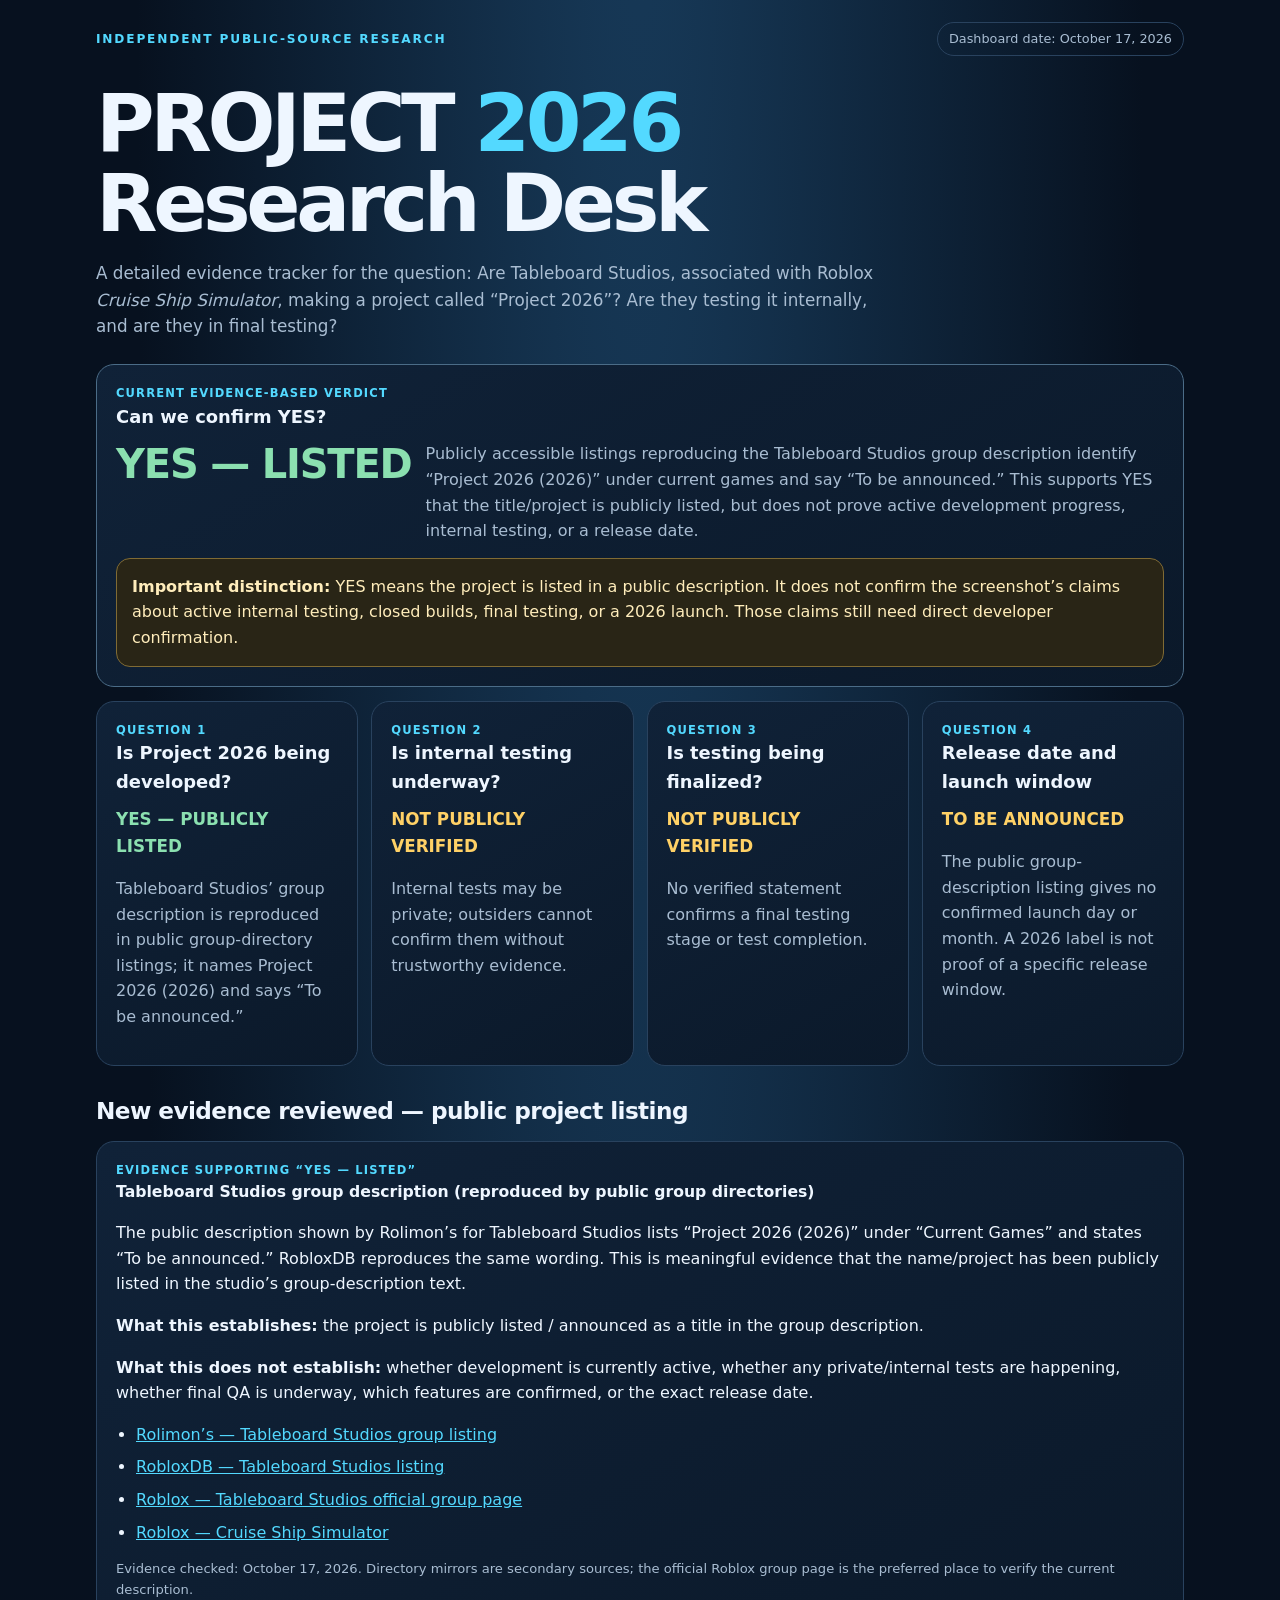
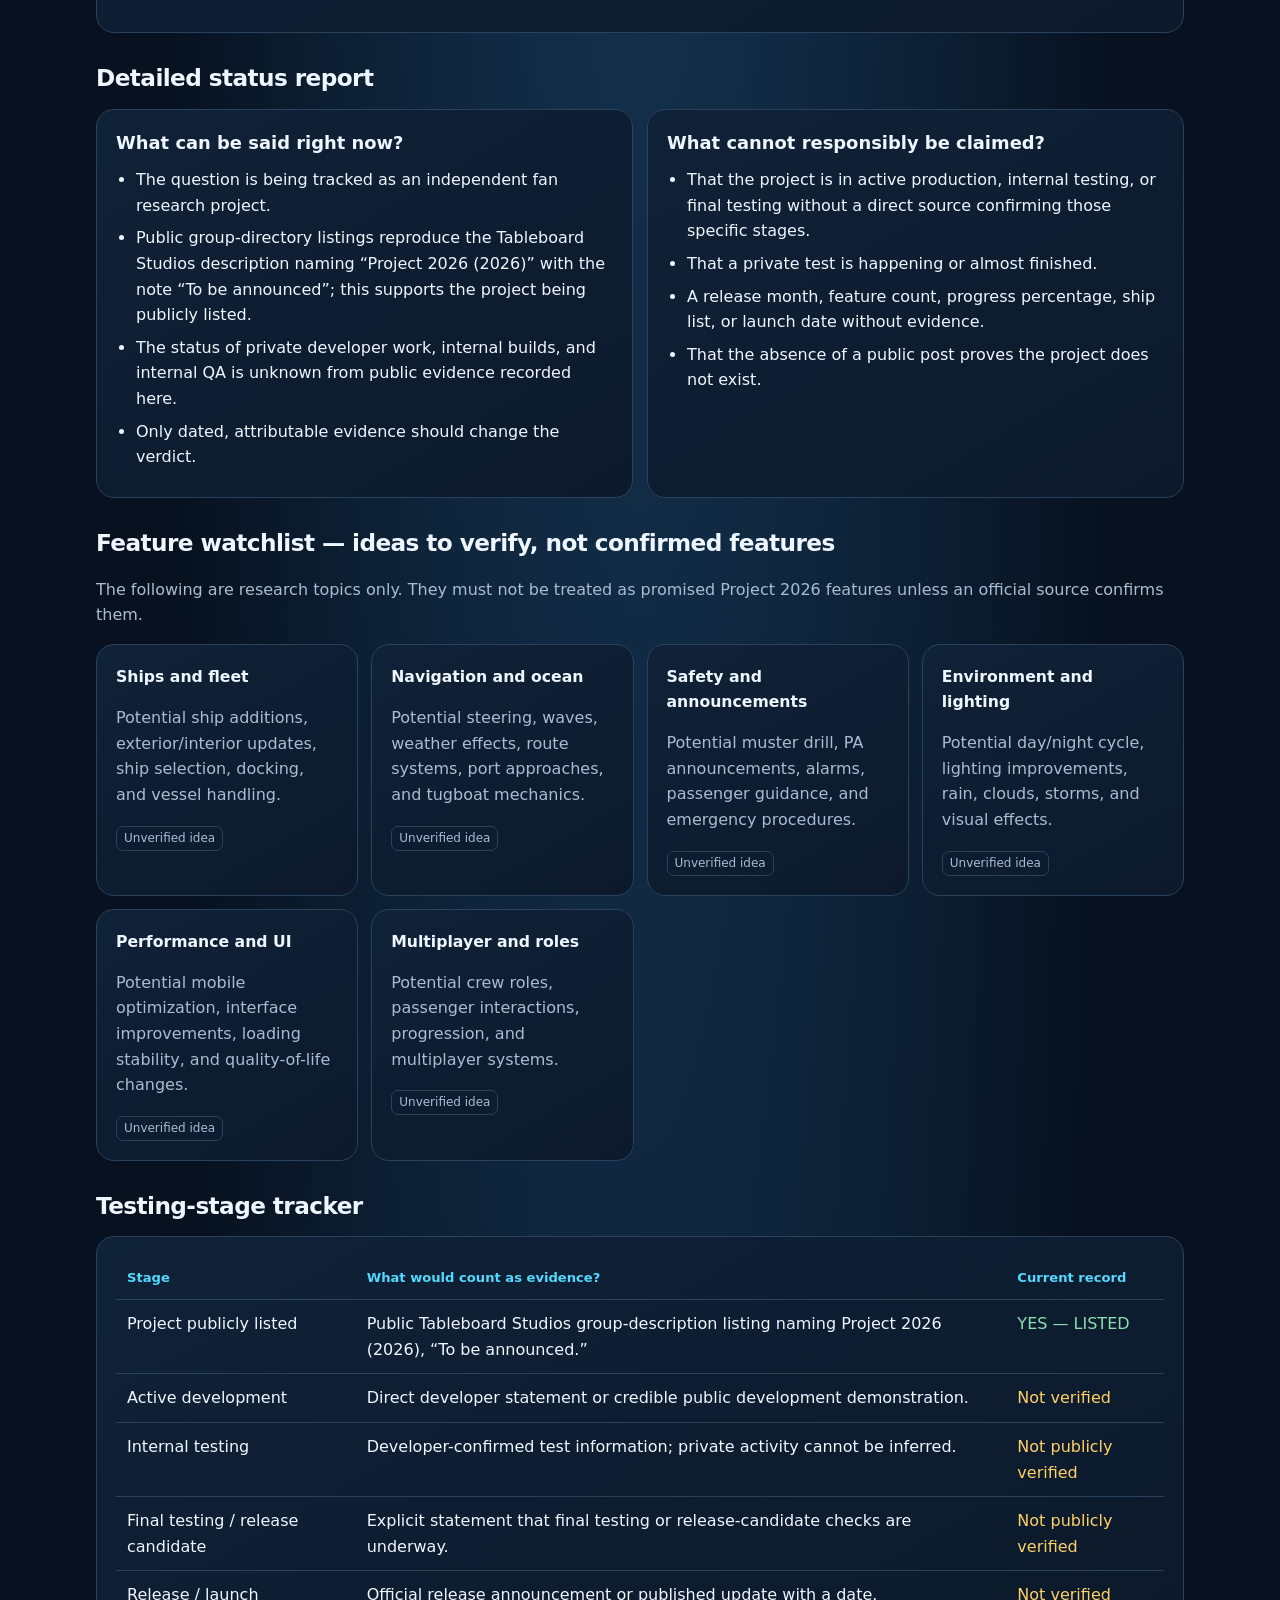
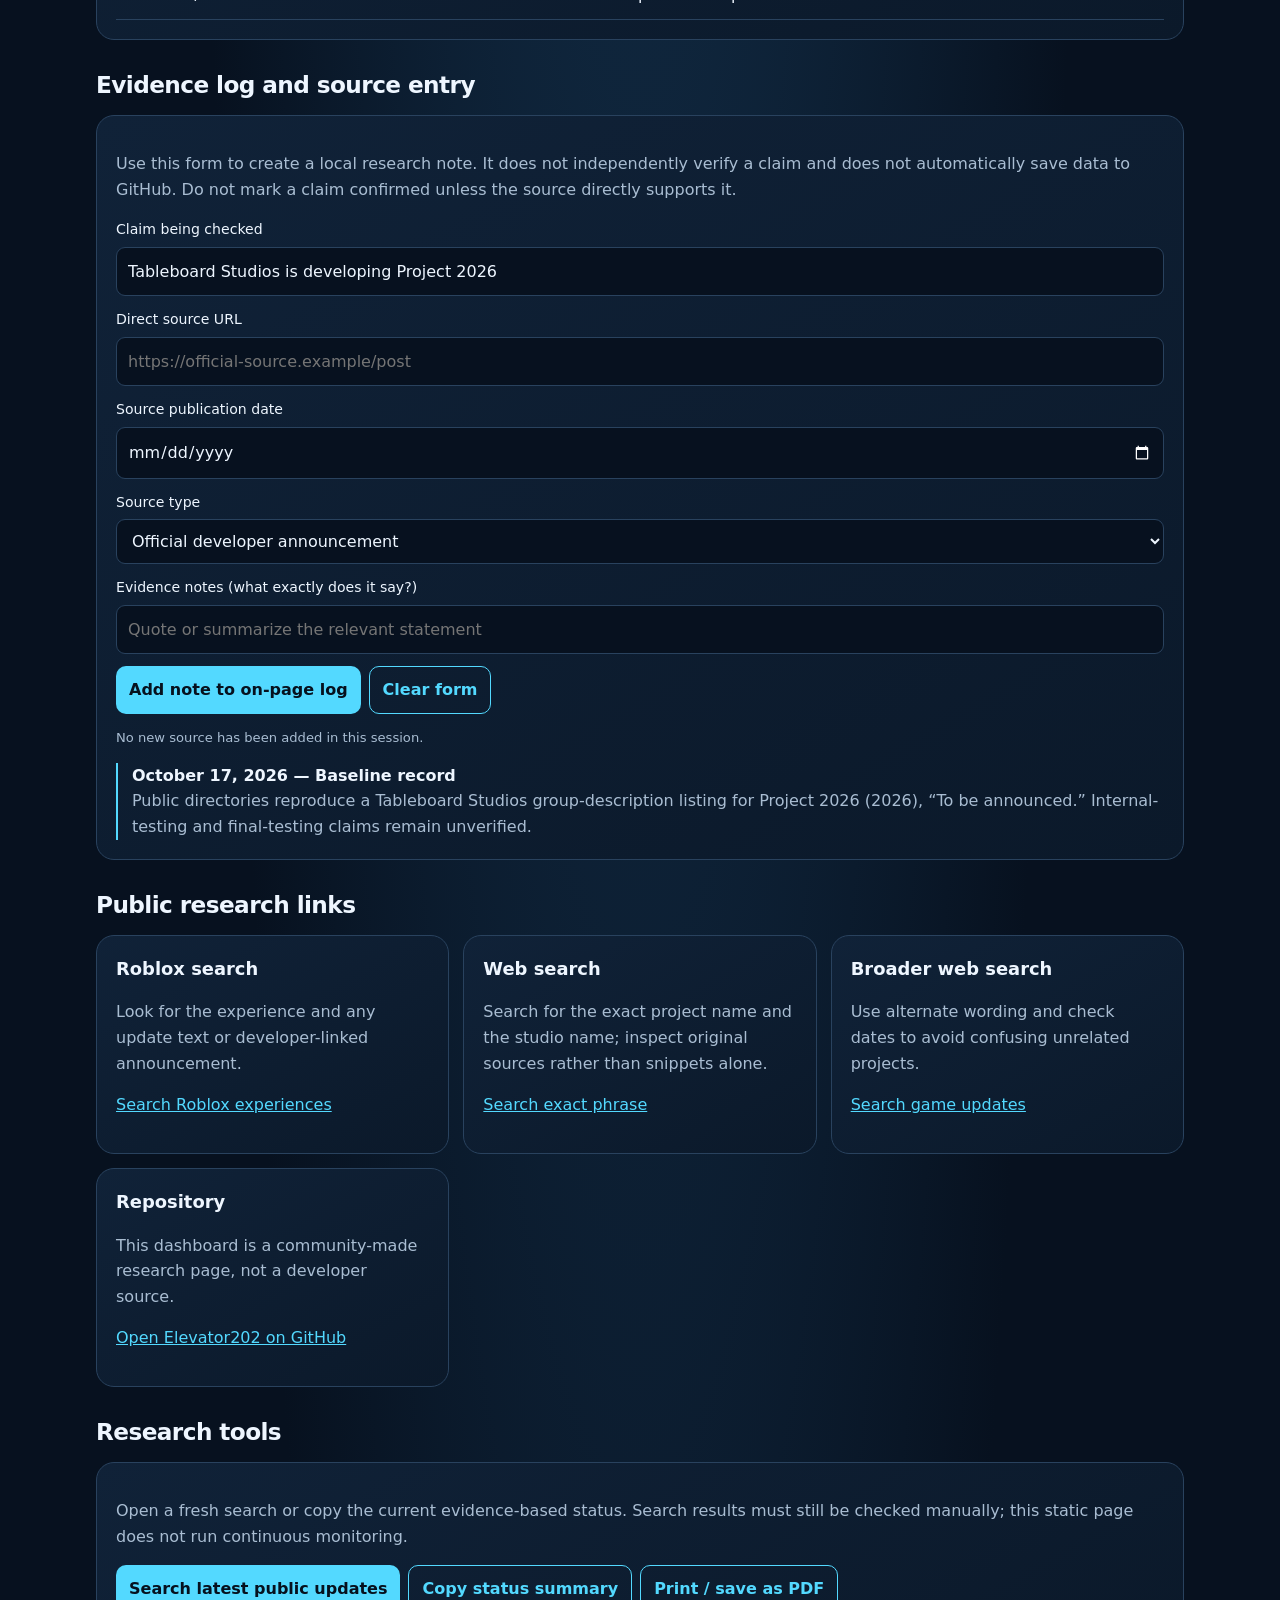
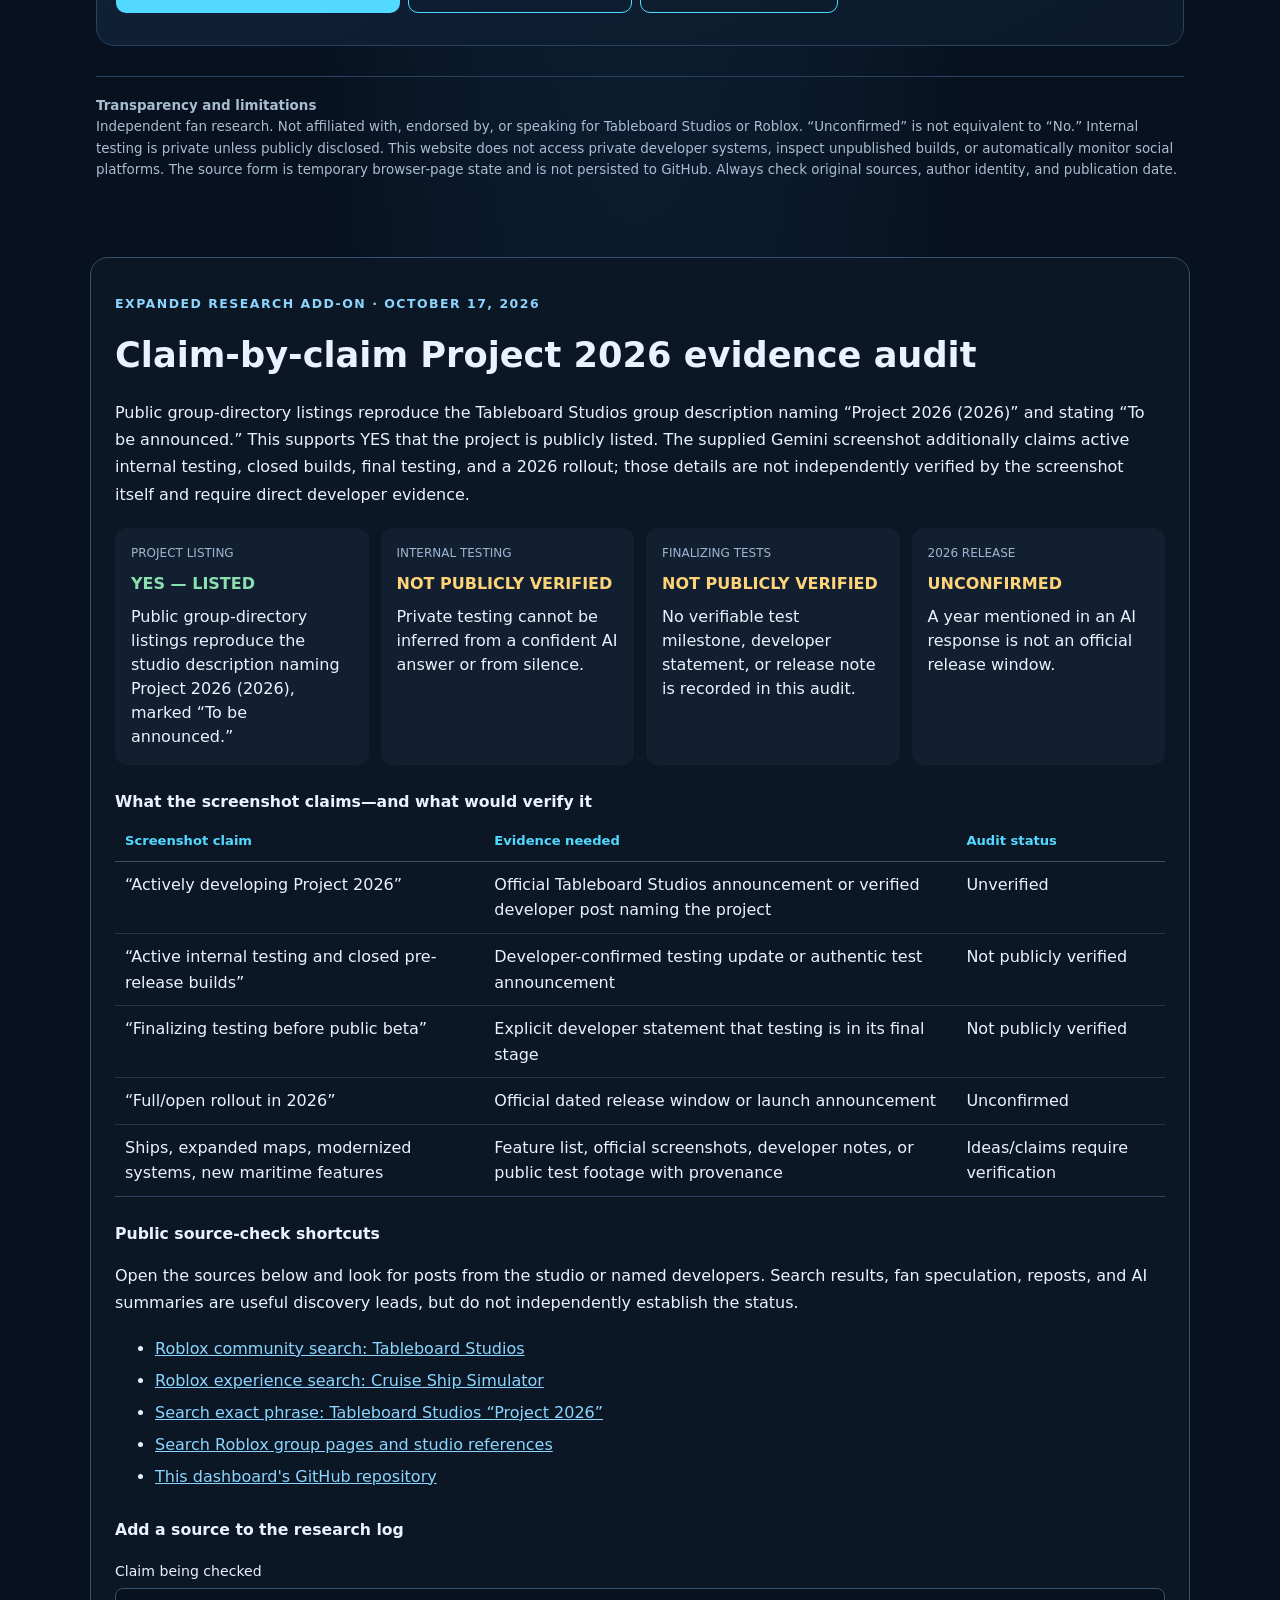
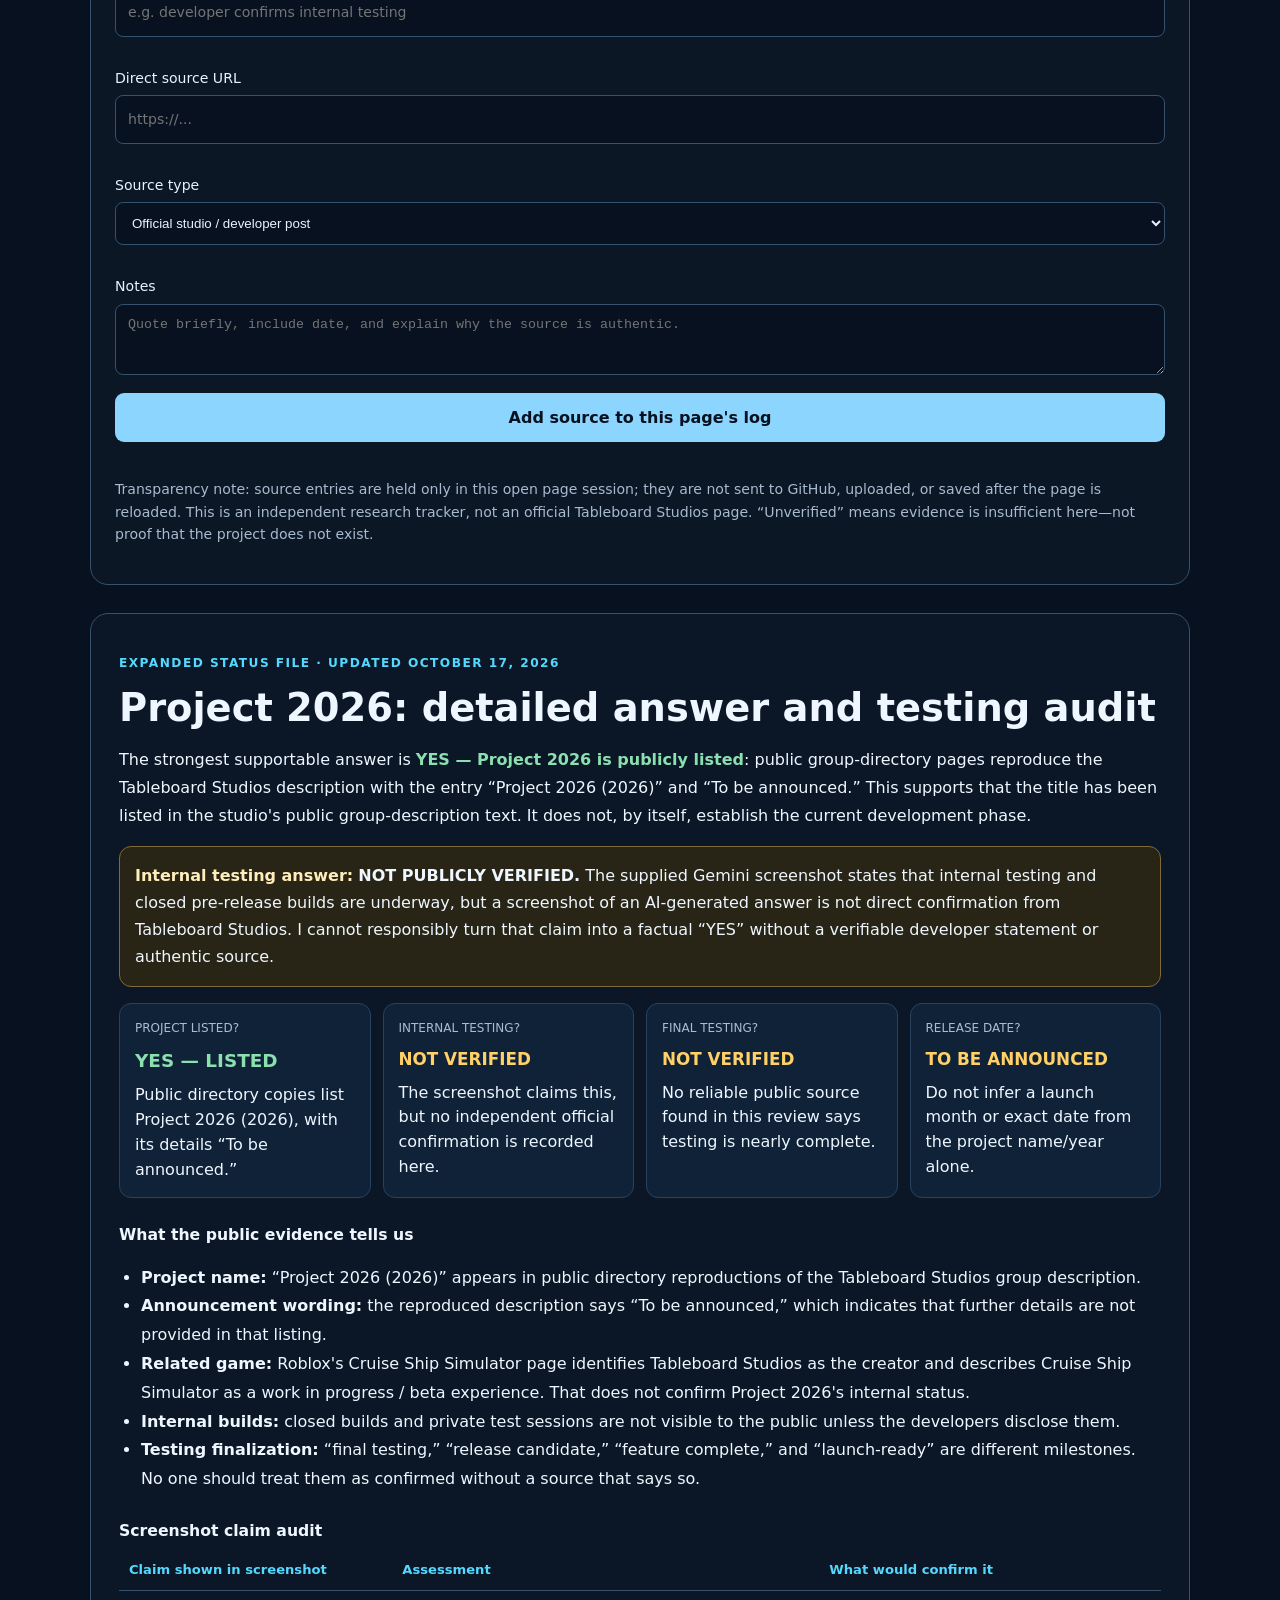
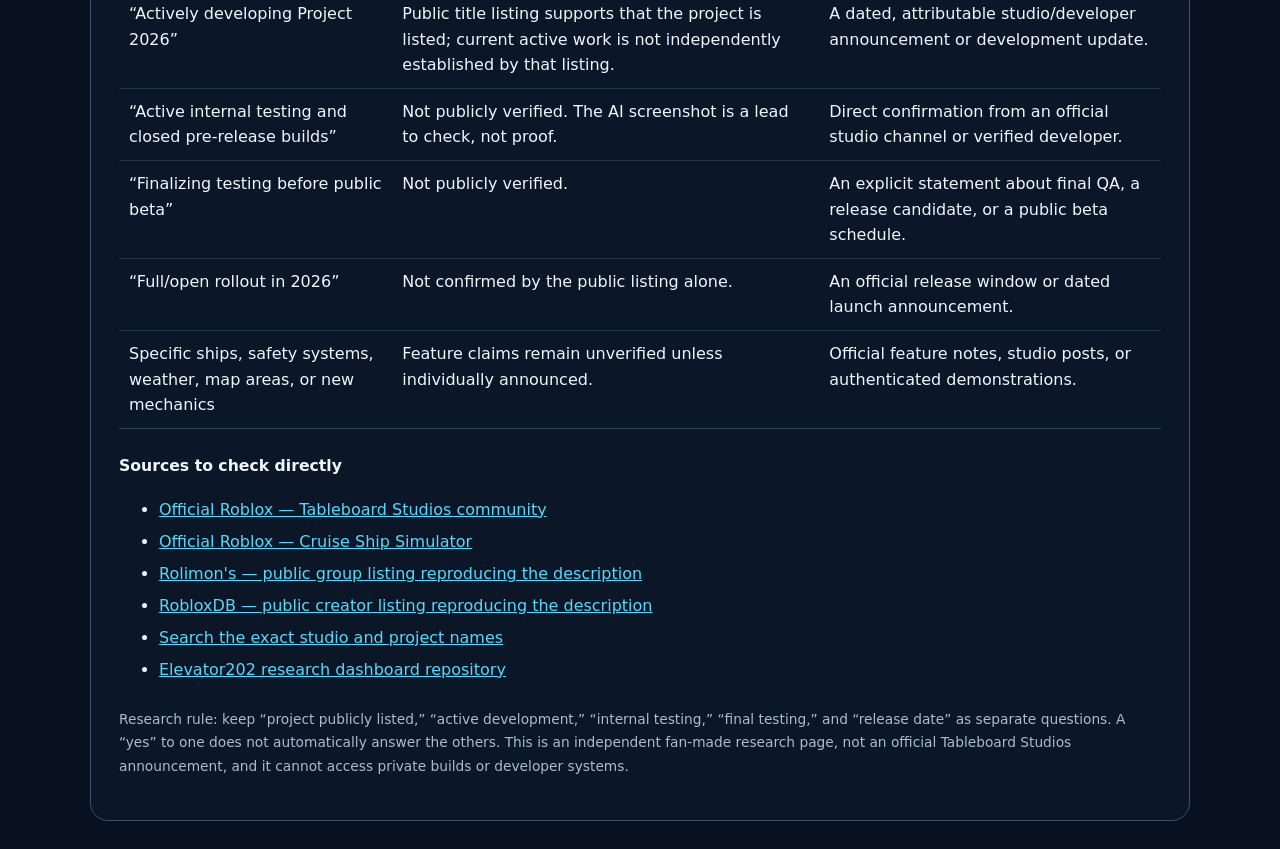
==== index.html @ 8b13968e "Add detailed Project 2026 status and internal-testing evidence audit" ====
<!doctype html>
<html lang="en">
<head>
<meta charset="utf-8">
<meta name="viewport" content="width=device-width,initial-scale=1">
<meta name="theme-color" content="#07111f">
<meta name="description" content="Independent research dashboard tracking public evidence about Project 2026 and Roblox Cruise Ship Simulator.">
<title>Project 2026 | Cruise Ship Simulator Research Desk</title>
<style>
:root{color-scheme:dark;--bg:#07111f;--panel:#102238;--panel2:#0b192a;--line:#29425e;--text:#eef6ff;--muted:#a9bdd2;--cyan:#53d9ff;--gold:#ffd166;--red:#ff9292;--green:#8be0b0}
*{box-sizing:border-box}html{scroll-behavior:smooth}body{margin:0;background:radial-gradient(ellipse at 50% -10%,#183c5c 0,var(--bg) 56%);font:16px/1.6 system-ui,-apple-system,BlinkMacSystemFont,"Segoe UI",sans-serif;color:var(--text)}a{color:var(--cyan);overflow-wrap:anywhere}main{max-width:1120px;margin:auto;padding:22px 16px 52px}.top{display:flex;justify-content:space-between;align-items:center;gap:12px;flex-wrap:wrap}.eyebrow{font-size:.76rem;letter-spacing:.15em;text-transform:uppercase;color:var(--cyan);font-weight:850}.pill{border:1px solid var(--line);border-radius:999px;padding:6px 11px;color:var(--muted);font-size:.8rem}h1{font-size:clamp(2.5rem,8vw,5rem);line-height:.99;letter-spacing:-.055em;margin:28px 0 16px}h1 span{color:var(--cyan)}h2{font-size:1.12rem;margin:0 0 10px}h3{font-size:.98rem;margin:0 0 6px}.lead{max-width:780px;color:var(--muted);font-size:1.05rem}.card{background:linear-gradient(150deg,var(--panel),var(--panel2));border:1px solid var(--line);border-radius:18px;padding:19px;min-width:0}.hero{margin-top:24px;border-color:#4b6c87}.heroStatus{display:flex;align-items:flex-start;gap:14px;flex-wrap:wrap}.bigStatus{font-size:clamp(1.6rem,5vw,2.5rem);font-weight:900;letter-spacing:-.03em;color:var(--gold);line-height:1.15}.muted{color:var(--muted)}.small{font-size:.82rem;color:var(--muted)}.grid{display:grid;grid-template-columns:repeat(auto-fit,minmax(min(100%,235px),1fr));gap:13px;margin-top:14px}.status{font-size:1.05rem;font-weight:850;margin:5px 0 8px}.pending{color:var(--gold)}.confirmed{color:var(--green)}.no{color:var(--red)}.section{margin-top:26px}.sectionTitle{font-size:1.45rem;letter-spacing:-.025em;margin:0 0 12px}.kicker{color:var(--cyan);text-transform:uppercase;letter-spacing:.1em;font-size:.72rem;font-weight:850}.two{display:grid;grid-template-columns:repeat(auto-fit,minmax(min(100%,320px),1fr));gap:14px}.list{padding-left:20px;margin:8px 0}.list li{margin:7px 0}.notice{margin-top:14px;border:1px solid #806b34;background:#292516;color:#ffedbb;border-radius:14px;padding:15px}.info{border-left:3px solid var(--cyan);padding-left:13px}.timeline{display:grid;gap:13px}.event{border-left:2px solid var(--cyan);padding-left:14px}.event strong{display:block}.source{border:1px solid var(--line);border-radius:12px;padding:12px;margin-top:10px}.source p{margin:4px 0}.actions{display:flex;gap:8px;flex-wrap:wrap;margin-top:12px}button{font:inherit;font-weight:800;background:var(--cyan);color:#06111e;border:0;border-radius:10px;padding:10px 13px;cursor:pointer}button.secondary{background:transparent;color:var(--cyan);border:1px solid var(--cyan)}button:focus-visible,a:focus-visible,input:focus-visible{outline:3px solid var(--gold);outline-offset:3px}input{width:100%;background:#07111f;color:var(--text);border:1px solid var(--line);border-radius:9px;padding:11px;font:inherit}label{display:block;font-size:.88rem;margin:12px 0 6px}.tableWrap{overflow-x:auto}table{border-collapse:collapse;width:100%;min-width:540px}th,td{text-align:left;vertical-align:top;padding:11px;border-bottom:1px solid var(--line)}th{color:var(--cyan);font-size:.82rem}footer{border-top:1px solid var(--line);margin-top:30px;padding-top:18px;color:var(--muted);font-size:.84rem}.tag{display:inline-block;border:1px solid var(--line);border-radius:7px;padding:2px 7px;font-size:.75rem;color:var(--muted)}@media(prefers-reduced-motion:reduce){html{scroll-behavior:auto}}
</style>
</head>
<body><main>
<header>
<div class="top"><div class="eyebrow">Independent public-source research</div><div class="pill">Dashboard date: October 17, 2026</div></div>
<h1>PROJECT <span>2026</span><br>Research Desk</h1>
<p class="lead">A detailed evidence tracker for the question: Are Tableboard Studios, associated with Roblox <em>Cruise Ship Simulator</em>, making a project called “Project 2026”? Are they testing it internally, and are they in final testing?</p>
</header>

<section class="card hero" aria-labelledby="verdictTitle">
<div class="kicker">Current evidence-based verdict</div>
<h2 id="verdictTitle">Can we confirm YES?</h2>
<div class="heroStatus"><div class="bigStatus confirmed" id="mainVerdict">YES — LISTED</div><div class="muted" style="flex:1;min-width:220px">Publicly accessible listings reproducing the Tableboard Studios group description identify “Project 2026 (2026)” under current games and say “To be announced.” This supports YES that the title/project is publicly listed, but does not prove active development progress, internal testing, or a release date.</div></div>
<div class="notice"><strong>Important distinction:</strong> YES means the project is listed in a public description. It does not confirm the screenshot’s claims about active internal testing, closed builds, final testing, or a 2026 launch. Those claims still need direct developer confirmation.</div>
</section>

<section class="grid" aria-label="Status overview">
<article class="card"><div class="kicker">Question 1</div><h2>Is Project 2026 being developed?</h2><div class="status confirmed" id="projectStatus">YES — PUBLICLY LISTED</div><p class="muted">Tableboard Studios’ group description is reproduced in public group-directory listings; it names Project 2026 (2026) and says “To be announced.”</p></article>
<article class="card"><div class="kicker">Question 2</div><h2>Is internal testing underway?</h2><div class="status pending">NOT PUBLICLY VERIFIED</div><p class="muted">Internal tests may be private; outsiders cannot confirm them without trustworthy evidence.</p></article>
<article class="card"><div class="kicker">Question 3</div><h2>Is testing being finalized?</h2><div class="status pending">NOT PUBLICLY VERIFIED</div><p class="muted">No verified statement confirms a final testing stage or test completion.</p></article>
<article class="card"><div class="kicker">Question 4</div><h2>Release date and launch window</h2><div class="status pending">TO BE ANNOUNCED</div><p class="muted">The public group-description listing gives no confirmed launch day or month. A 2026 label is not proof of a specific release window.</p></article>
</section>


<section class="section" id="evidence">
<h2 class="sectionTitle">New evidence reviewed — public project listing</h2>
<div class="card">
<div class="kicker">Evidence supporting “YES — LISTED”</div>
<h3>Tableboard Studios group description (reproduced by public group directories)</h3>
<p>The public description shown by Rolimon’s for Tableboard Studios lists “Project 2026 (2026)” under “Current Games” and states “To be announced.” RobloxDB reproduces the same wording. This is meaningful evidence that the name/project has been publicly listed in the studio’s group-description text.</p>
<p><strong>What this establishes:</strong> the project is publicly listed / announced as a title in the group description.</p>
<p><strong>What this does not establish:</strong> whether development is currently active, whether any private/internal tests are happening, whether final QA is underway, which features are confirmed, or the exact release date.</p>
<ul class="list">
<li><a href="https://www.rolimons.com/group/4795028" target="_blank" rel="noopener noreferrer">Rolimon’s — Tableboard Studios group listing</a></li>
<li><a href="https://robloxdb.com/creators/item/4658" target="_blank" rel="noopener noreferrer">RobloxDB — Tableboard Studios listing</a></li>
<li><a href="https://www.roblox.com/communities/4795028/Tableboard-Studios#!/about" target="_blank" rel="noopener noreferrer">Roblox — Tableboard Studios official group page</a></li>
<li><a href="https://www.roblox.com/games/17234598656/Cruise-Ship-Simulator" target="_blank" rel="noopener noreferrer">Roblox — Cruise Ship Simulator</a></li>
</ul>
<p class="small">Evidence checked: October 17, 2026. Directory mirrors are secondary sources; the official Roblox group page is the preferred place to verify the current description.</p>
</div>
</section>
<section class="section" id="details">
<h2 class="sectionTitle">Detailed status report</h2>
<div class="two">
<article class="card"><h2>What can be said right now?</h2><ul class="list"><li>The question is being tracked as an independent fan research project.</li><li>Public group-directory listings reproduce the Tableboard Studios description naming “Project 2026 (2026)” with the note “To be announced”; this supports the project being publicly listed.</li><li>The status of private developer work, internal builds, and internal QA is unknown from public evidence recorded here.</li><li>Only dated, attributable evidence should change the verdict.</li></ul></article>
<article class="card"><h2>What cannot responsibly be claimed?</h2><ul class="list"><li>That the project is in active production, internal testing, or final testing without a direct source confirming those specific stages.</li><li>That a private test is happening or almost finished.</li><li>A release month, feature count, progress percentage, ship list, or launch date without evidence.</li><li>That the absence of a public post proves the project does not exist.</li></ul></article>
</div>
</section>

<section class="section">
<h2 class="sectionTitle">Feature watchlist — ideas to verify, not confirmed features</h2>
<p class="muted">The following are research topics only. They must not be treated as promised Project 2026 features unless an official source confirms them.</p>
<div class="grid">
<article class="card"><h3>Ships and fleet</h3><p class="muted">Potential ship additions, exterior/interior updates, ship selection, docking, and vessel handling.</p><span class="tag">Unverified idea</span></article>
<article class="card"><h3>Navigation and ocean</h3><p class="muted">Potential steering, waves, weather effects, route systems, port approaches, and tugboat mechanics.</p><span class="tag">Unverified idea</span></article>
<article class="card"><h3>Safety and announcements</h3><p class="muted">Potential muster drill, PA announcements, alarms, passenger guidance, and emergency procedures.</p><span class="tag">Unverified idea</span></article>
<article class="card"><h3>Environment and lighting</h3><p class="muted">Potential day/night cycle, lighting improvements, rain, clouds, storms, and visual effects.</p><span class="tag">Unverified idea</span></article>
<article class="card"><h3>Performance and UI</h3><p class="muted">Potential mobile optimization, interface improvements, loading stability, and quality-of-life changes.</p><span class="tag">Unverified idea</span></article>
<article class="card"><h3>Multiplayer and roles</h3><p class="muted">Potential crew roles, passenger interactions, progression, and multiplayer systems.</p><span class="tag">Unverified idea</span></article>
</div>
</section>

<section class="section">
<h2 class="sectionTitle">Testing-stage tracker</h2>
<div class="card tableWrap"><table><thead><tr><th>Stage</th><th>What would count as evidence?</th><th>Current record</th></tr></thead><tbody>
<tr><td>Project publicly listed</td><td>Public Tableboard Studios group-description listing naming Project 2026 (2026), “To be announced.”</td><td class="confirmed">YES — LISTED</td></tr>
<tr><td>Active development</td><td>Direct developer statement or credible public development demonstration.</td><td class="pending">Not verified</td></tr>
<tr><td>Internal testing</td><td>Developer-confirmed test information; private activity cannot be inferred.</td><td class="pending">Not publicly verified</td></tr>
<tr><td>Final testing / release candidate</td><td>Explicit statement that final testing or release-candidate checks are underway.</td><td class="pending">Not publicly verified</td></tr>
<tr><td>Release / launch</td><td>Official release announcement or published update with a date.</td><td class="pending">Not verified</td></tr>
</tbody></table></div>
</section>

<section class="section">
<h2 class="sectionTitle">Evidence log and source entry</h2>
<div class="card">
<p class="muted">Use this form to create a local research note. It does not independently verify a claim and does not automatically save data to GitHub. Do not mark a claim confirmed unless the source directly supports it.</p>
<label for="claim">Claim being checked</label>
<input id="claim" value="Tableboard Studios is developing Project 2026">
<label for="sourceUrl">Direct source URL</label>
<input id="sourceUrl" type="url" placeholder="https://official-source.example/post">
<label for="sourceDate">Source publication date</label>
<input id="sourceDate" type="date">
<label for="sourceType">Source type</label>
<select id="sourceType" style="width:100%;background:#07111f;color:#eef6ff;border:1px solid #29425e;border-radius:9px;padding:11px;font:inherit"><option>Official developer announcement</option><option>Verified developer social post</option><option>Roblox experience update / description</option><option>Community post (needs corroboration)</option><option>Other / not yet assessed</option></select>
<label for="notes">Evidence notes (what exactly does it say?)</label>
<input id="notes" placeholder="Quote or summarize the relevant statement">
<div class="actions"><button id="addEvidence">Add note to on-page log</button><button id="clearForm" class="secondary">Clear form</button></div>
<p id="formMessage" class="small" aria-live="polite">No new source has been added in this session.</p>
<div id="evidenceLog" class="timeline" style="margin-top:15px"><div class="event"><strong>October 17, 2026 — Baseline record</strong><span class="muted">Public directories reproduce a Tableboard Studios group-description listing for Project 2026 (2026), “To be announced.” Internal-testing and final-testing claims remain unverified.</span></div></div>
</div>
</section>

<section class="section">
<h2 class="sectionTitle">Public research links</h2>
<div class="two">
<article class="card"><h2>Roblox search</h2><p class="muted">Look for the experience and any update text or developer-linked announcement.</p><p><a href="https://www.roblox.com/search/experiences?keyword=Cruise%20Ship%20Simulator" target="_blank" rel="noopener noreferrer">Search Roblox experiences</a></p></article>
<article class="card"><h2>Web search</h2><p class="muted">Search for the exact project name and the studio name; inspect original sources rather than snippets alone.</p><p><a href="https://www.google.com/search?q=%22Tableboard+Studios%22+%22Project+2026%22" target="_blank" rel="noopener noreferrer">Search exact phrase</a></p></article>
<article class="card"><h2>Broader web search</h2><p class="muted">Use alternate wording and check dates to avoid confusing unrelated projects.</p><p><a href="https://www.google.com/search?q=Roblox+Cruise+Ship+Simulator+Tableboard+Studios+updates" target="_blank" rel="noopener noreferrer">Search game updates</a></p></article>
<article class="card"><h2>Repository</h2><p class="muted">This dashboard is a community-made research page, not a developer source.</p><p><a href="https://github.com/Zephplays134/Elevator202" target="_blank" rel="noopener noreferrer">Open Elevator202 on GitHub</a></p></article>
</div>
</section>

<section class="section">
<h2 class="sectionTitle">Research tools</h2>
<div class="card"><p class="muted">Open a fresh search or copy the current evidence-based status. Search results must still be checked manually; this static page does not run continuous monitoring.</p><div class="actions"><button id="searchBtn">Search latest public updates</button><button id="copyBtn" class="secondary">Copy status summary</button><button id="printBtn" class="secondary">Print / save as PDF</button></div><p id="toolMessage" class="small" aria-live="polite"></p></div>
</section>

<footer><strong>Transparency and limitations</strong><br>Independent fan research. Not affiliated with, endorsed by, or speaking for Tableboard Studios or Roblox. “Unconfirmed” is not equivalent to “No.” Internal testing is private unless publicly disclosed. This website does not access private developer systems, inspect unpublished builds, or automatically monitor social platforms. The source form is temporary browser-page state and is not persisted to GitHub. Always check original sources, author identity, and publication date.</footer>
</main>
<script>
const byId=id=>document.getElementById(id);
byId('addEvidence').addEventListener('click',()=>{
 const claim=byId('claim').value.trim(),url=byId('sourceUrl').value.trim(),date=byId('sourceDate').value,kind=byId('sourceType').value,notes=byId('notes').value.trim();
 if(!claim||!url||!/^https?:\/\//i.test(url)){byId('formMessage').textContent='Enter a claim and a valid http:// or https:// source URL.';return}
 const item=document.createElement('div');item.className='event';
 const title=document.createElement('strong');title.textContent=(date||'Date not supplied')+' — '+claim;
 const detail=document.createElement('span');detail.className='muted';detail.textContent=kind+' · '+(notes||'No evidence notes supplied')+' · Source: '+url;
 item.append(title,detail);byId('evidenceLog').prepend(item);byId('formMessage').textContent='Research note added to this page only. It is not independently verified and will disappear when the page is reloaded.'; 
});
byId('clearForm').addEventListener('click',()=>{byId('sourceUrl').value='';byId('sourceDate').value='';byId('notes').value='';byId('formMessage').textContent='Form cleared.'});
byId('searchBtn').addEventListener('click',()=>window.open('https://www.google.com/search?q='+encodeURIComponent('"Tableboard Studios" "Cruise Ship Simulator" "Project 2026" latest'),'_blank','noopener,noreferrer'));
byId('copyBtn').addEventListener('click',async()=>{const text='Project 2026 verdict: YES — PUBLICLY LISTED in public directory copies of the Tableboard Studios group description. Internal testing: NOT PUBLICLY VERIFIED. Final testing: NOT PUBLICLY VERIFIED. The public listing does not confirm private testing or a release date.';try{await navigator.clipboard.writeText(text);byId('toolMessage').textContent='Status summary copied.'}catch(e){byId('toolMessage').textContent=text}});
byId('printBtn').addEventListener('click',()=>window.print());
</script>

<section class="panel" id="expanded-evidence-audit" style="margin:24px auto;max-width:1100px;padding:24px;border:1px solid #36516d;border-radius:18px;background:#0c1726;color:#eaf2ff">
  <p style="color:#8bd5ff;text-transform:uppercase;letter-spacing:.12em;font-size:.78rem;font-weight:800">Expanded research add-on · October 17, 2026</p>
  <h2 style="margin:.3rem 0 1rem;font-size:clamp(1.5rem,4vw,2.2rem)">Claim-by-claim Project 2026 evidence audit</h2>
  <p style="line-height:1.7">Public group-directory listings reproduce the Tableboard Studios group description naming “Project 2026 (2026)” and stating “To be announced.” This supports YES that the project is publicly listed. The supplied Gemini screenshot additionally claims active internal testing, closed builds, final testing, and a 2026 rollout; those details are not independently verified by the screenshot itself and require direct developer evidence.</p>
  <div style="display:grid;grid-template-columns:repeat(auto-fit,minmax(210px,1fr));gap:12px;margin:20px 0">
    <article style="padding:16px;background:#111f31;border-radius:12px"><div style="font-size:.75rem;color:#9fb6d1">PROJECT LISTING</div><strong style="display:block;margin:8px 0;color:#8be0b0">YES — LISTED</strong><p style="margin:0;line-height:1.5">Public group-directory listings reproduce the studio description naming Project 2026 (2026), marked “To be announced.”</article>
    <article style="padding:16px;background:#111f31;border-radius:12px"><div style="font-size:.75rem;color:#9fb6d1">INTERNAL TESTING</div><strong style="display:block;margin:8px 0;color:#ffd479">NOT PUBLICLY VERIFIED</strong><p style="margin:0;line-height:1.5">Private testing cannot be inferred from a confident AI answer or from silence.</p></article>
    <article style="padding:16px;background:#111f31;border-radius:12px"><div style="font-size:.75rem;color:#9fb6d1">FINALIZING TESTS</div><strong style="display:block;margin:8px 0;color:#ffd479">NOT PUBLICLY VERIFIED</strong><p style="margin:0;line-height:1.5">No verifiable test milestone, developer statement, or release note is recorded in this audit.</p></article>
    <article style="padding:16px;background:#111f31;border-radius:12px"><div style="font-size:.75rem;color:#9fb6d1">2026 RELEASE</div><strong style="display:block;margin:8px 0;color:#ffd479">UNCONFIRMED</strong><p style="margin:0;line-height:1.5">A year mentioned in an AI response is not an official release window.</p></article>
  </div>
  <h3 style="margin-top:24px">What the screenshot claims—and what would verify it</h3>
  <div style="overflow-x:auto"><table style="width:100%;border-collapse:collapse;min-width:600px">
    <thead><tr><th style="text-align:left;padding:10px;border-bottom:1px solid #36516d">Screenshot claim</th><th style="text-align:left;padding:10px;border-bottom:1px solid #36516d">Evidence needed</th><th style="text-align:left;padding:10px;border-bottom:1px solid #36516d">Audit status</th></tr></thead>
    <tbody>
      <tr><td style="padding:10px;border-bottom:1px solid #24364b">“Actively developing Project 2026”</td><td style="padding:10px;border-bottom:1px solid #24364b">Official Tableboard Studios announcement or verified developer post naming the project</td><td style="padding:10px;border-bottom:1px solid #24364b">Unverified</td></tr>
      <tr><td style="padding:10px;border-bottom:1px solid #24364b">“Active internal testing and closed pre-release builds”</td><td style="padding:10px;border-bottom:1px solid #24364b">Developer-confirmed testing update or authentic test announcement</td><td style="padding:10px;border-bottom:1px solid #24364b">Not publicly verified</td></tr>
      <tr><td style="padding:10px;border-bottom:1px solid #24364b">“Finalizing testing before public beta”</td><td style="padding:10px;border-bottom:1px solid #24364b">Explicit developer statement that testing is in its final stage</td><td style="padding:10px;border-bottom:1px solid #24364b">Not publicly verified</td></tr>
      <tr><td style="padding:10px;border-bottom:1px solid #24364b">“Full/open rollout in 2026”</td><td style="padding:10px;border-bottom:1px solid #24364b">Official dated release window or launch announcement</td><td style="padding:10px;border-bottom:1px solid #24364b">Unconfirmed</td></tr>
      <tr><td style="padding:10px">Ships, expanded maps, modernized systems, new maritime features</td><td style="padding:10px">Feature list, official screenshots, developer notes, or public test footage with provenance</td><td style="padding:10px">Ideas/claims require verification</td></tr>
    </tbody>
  </table></div>
  <h3 style="margin-top:24px">Public source-check shortcuts</h3>
  <p style="line-height:1.7">Open the sources below and look for posts from the studio or named developers. Search results, fan speculation, reposts, and AI summaries are useful discovery leads, but do not independently establish the status.</p>
  <ul style="line-height:2">
    <li><a style="color:#8bd5ff" href="https://www.roblox.com/search/communities?keyword=Tableboard%20Studios" target="_blank" rel="noopener noreferrer">Roblox community search: Tableboard Studios</a></li>
    <li><a style="color:#8bd5ff" href="https://www.roblox.com/search/experiences?keyword=Cruise%20Ship%20Simulator" target="_blank" rel="noopener noreferrer">Roblox experience search: Cruise Ship Simulator</a></li>
    <li><a style="color:#8bd5ff" href="https://www.google.com/search?q=%22Tableboard+Studios%22+%22Project+2026%22" target="_blank" rel="noopener noreferrer">Search exact phrase: Tableboard Studios “Project 2026”</a></li>
    <li><a style="color:#8bd5ff" href="https://www.google.com/search?q=site%3Aroblox.com%2Fgroups+Tableboard+Studios+Cruise+Ship+Simulator" target="_blank" rel="noopener noreferrer">Search Roblox group pages and studio references</a></li>
    <li><a style="color:#8bd5ff" href="https://github.com/Zephplays134/Elevator202" target="_blank" rel="noopener noreferrer">This dashboard's GitHub repository</a></li>
  </ul>
  <h3 style="margin-top:24px">Add a source to the research log</h3>
  <form id="project2026SourceForm" style="display:grid;gap:12px">
    <label>Claim being checked<input id="p26Claim" required placeholder="e.g. developer confirms internal testing" style="display:block;box-sizing:border-box;width:100%;margin-top:6px;padding:12px;border-radius:8px;border:1px solid #36516d;background:#07111f;color:#eaf2ff"></label>
    <label>Direct source URL<input id="p26Url" type="url" required placeholder="https://..." style="display:block;box-sizing:border-box;width:100%;margin-top:6px;padding:12px;border-radius:8px;border:1px solid #36516d;background:#07111f;color:#eaf2ff"></label>
    <label>Source type<select id="p26Type" style="display:block;width:100%;margin-top:6px;padding:12px;border-radius:8px;border:1px solid #36516d;background:#07111f;color:#eaf2ff"><option>Official studio / developer post</option><option>Roblox game or group page</option><option>Developer video or livestream</option><option>Community repost / fan discussion</option><option>AI answer / search summary</option><option>Other</option></select></label>
    <label>Notes<textarea id="p26Notes" rows="3" placeholder="Quote briefly, include date, and explain why the source is authentic." style="display:block;box-sizing:border-box;width:100%;margin-top:6px;padding:12px;border-radius:8px;border:1px solid #36516d;background:#07111f;color:#eaf2ff"></textarea></label>
    <button type="submit" style="padding:12px 16px;border:0;border-radius:9px;background:#8bd5ff;color:#07111f;font-weight:800">Add source to this page's log</button>
  </form>
  <p id="p26FormMessage" role="status" style="line-height:1.6"></p>
  <div id="p26SourceLog" style="display:grid;gap:10px"></div>
  <p style="font-size:.88rem;color:#a8bad0;line-height:1.6;margin-top:20px">Transparency note: source entries are held only in this open page session; they are not sent to GitHub, uploaded, or saved after the page is reloaded. This is an independent research tracker, not an official Tableboard Studios page. “Unverified” means evidence is insufficient here—not proof that the project does not exist.</p>
</section>
<script>
(function(){
  const form=document.getElementById('project2026SourceForm');
  if(!form)return;
  const log=document.getElementById('p26SourceLog');
  form.addEventListener('submit',function(event){
    event.preventDefault();
    const claim=document.getElementById('p26Claim').value.trim();
    const url=document.getElementById('p26Url').value.trim();
    const type=document.getElementById('p26Type').value;
    const notes=document.getElementById('p26Notes').value.trim();
    try { const parsed=new URL(url); if(!['http:','https:'].includes(parsed.protocol)) throw new Error('invalid'); }
    catch(e){ document.getElementById('p26FormMessage').textContent='Enter a valid http or https source URL.'; return; }
    const card=document.createElement('article');
    card.style.cssText='padding:14px;border:1px solid #36516d;border-radius:10px;background:#111f31;line-height:1.6';
    const heading=document.createElement('strong'); heading.textContent=claim; card.appendChild(heading);
    const meta=document.createElement('p'); meta.style.margin='6px 0'; meta.textContent=type+' · Added '+new Date().toLocaleString(); card.appendChild(meta);
    const link=document.createElement('a'); link.href=url; link.target='_blank'; link.rel='noopener noreferrer'; link.textContent=url; link.style.color='#8bd5ff'; card.appendChild(link);
    if(notes){const p=document.createElement('p');p.textContent=notes;card.appendChild(p);}
    const status=document.createElement('p');status.style.color='#ffd479';status.textContent='Review needed: this entry has not been independently verified.';card.appendChild(status);
    log.prepend(card);
    document.getElementById('p26FormMessage').textContent='Source added to the temporary page log. It has not been saved to GitHub.';
    form.reset();
  });
})();
</script>


<!-- Detailed user-requested evidence add-on: Project 2026 public listing and testing claims -->
<section id="october-2026-deep-dive" style="max-width:1100px;margin:28px auto;padding:clamp(16px,4vw,28px);border:1px solid #36516d;border-radius:18px;background:#0b1726;color:#eef6ff">
  <p style="color:#53d9ff;font-weight:800;letter-spacing:.12em;text-transform:uppercase;font-size:.76rem">Expanded status file · Updated October 17, 2026</p>
  <h2 style="font-size:clamp(1.6rem,5vw,2.4rem);line-height:1.15;margin:.3rem 0 1rem">Project 2026: detailed answer and testing audit</h2>
  <p style="line-height:1.75">The strongest supportable answer is <strong style="color:#8be0b0">YES — Project 2026 is publicly listed</strong>: public group-directory pages reproduce the Tableboard Studios description with the entry “Project 2026 (2026)” and “To be announced.” This supports that the title has been listed in the studio's public group-description text. It does not, by itself, establish the current development phase.</p>
  <div style="padding:15px;border:1px solid #806b34;background:#292516;border-radius:12px;line-height:1.7;margin:16px 0"><strong style="color:#ffedbb">Internal testing answer:</strong> <strong>NOT PUBLICLY VERIFIED.</strong> The supplied Gemini screenshot states that internal testing and closed pre-release builds are underway, but a screenshot of an AI-generated answer is not direct confirmation from Tableboard Studios. I cannot responsibly turn that claim into a factual “YES” without a verifiable developer statement or authentic source.</div>
  <div style="display:grid;grid-template-columns:repeat(auto-fit,minmax(min(100%,220px),1fr));gap:12px;margin:16px 0">
    <article style="background:#102238;border:1px solid #29425e;border-radius:12px;padding:15px"><div style="font-size:.75rem;color:#a9bdd2">PROJECT LISTED?</div><strong style="display:block;color:#8be0b0;font-size:1.15rem;margin:8px 0">YES — LISTED</strong><p style="margin:0;line-height:1.55">Public directory copies list Project 2026 (2026), with its details “To be announced.”</p></article>
    <article style="background:#102238;border:1px solid #29425e;border-radius:12px;padding:15px"><div style="font-size:.75rem;color:#a9bdd2">INTERNAL TESTING?</div><strong style="display:block;color:#ffd166;font-size:1.05rem;margin:8px 0">NOT VERIFIED</strong><p style="margin:0;line-height:1.55">The screenshot claims this, but no independent official confirmation is recorded here.</p></article>
    <article style="background:#102238;border:1px solid #29425e;border-radius:12px;padding:15px"><div style="font-size:.75rem;color:#a9bdd2">FINAL TESTING?</div><strong style="display:block;color:#ffd166;font-size:1.05rem;margin:8px 0">NOT VERIFIED</strong><p style="margin:0;line-height:1.55">No reliable public source found in this review says testing is nearly complete.</p></article>
    <article style="background:#102238;border:1px solid #29425e;border-radius:12px;padding:15px"><div style="font-size:.75rem;color:#a9bdd2">RELEASE DATE?</div><strong style="display:block;color:#ffd166;font-size:1.05rem;margin:8px 0">TO BE ANNOUNCED</strong><p style="margin:0;line-height:1.55">Do not infer a launch month or exact date from the project name/year alone.</p></article>
  </div>
  <h3 style="margin-top:24px">What the public evidence tells us</h3>
  <ul style="line-height:1.8;padding-left:22px">
    <li><strong>Project name:</strong> “Project 2026 (2026)” appears in public directory reproductions of the Tableboard Studios group description.</li>
    <li><strong>Announcement wording:</strong> the reproduced description says “To be announced,” which indicates that further details are not provided in that listing.</li>
    <li><strong>Related game:</strong> Roblox's Cruise Ship Simulator page identifies Tableboard Studios as the creator and describes Cruise Ship Simulator as a work in progress / beta experience. That does not confirm Project 2026's internal status.</li>
    <li><strong>Internal builds:</strong> closed builds and private test sessions are not visible to the public unless the developers disclose them.</li>
    <li><strong>Testing finalization:</strong> “final testing,” “release candidate,” “feature complete,” and “launch-ready” are different milestones. No one should treat them as confirmed without a source that says so.</li>
  </ul>
  <h3 style="margin-top:24px">Screenshot claim audit</h3>
  <div style="overflow-x:auto"><table style="border-collapse:collapse;width:100%;min-width:580px;line-height:1.6">
    <thead><tr><th style="text-align:left;padding:10px;border-bottom:1px solid #36516d">Claim shown in screenshot</th><th style="text-align:left;padding:10px;border-bottom:1px solid #36516d">Assessment</th><th style="text-align:left;padding:10px;border-bottom:1px solid #36516d">What would confirm it</th></tr></thead>
    <tbody>
      <tr><td style="padding:10px;border-bottom:1px solid #24364b">“Actively developing Project 2026”</td><td style="padding:10px;border-bottom:1px solid #24364b">Public title listing supports that the project is listed; current active work is not independently established by that listing.</td><td style="padding:10px;border-bottom:1px solid #24364b">A dated, attributable studio/developer announcement or development update.</td></tr>
      <tr><td style="padding:10px;border-bottom:1px solid #24364b">“Active internal testing and closed pre-release builds”</td><td style="padding:10px;border-bottom:1px solid #24364b">Not publicly verified. The AI screenshot is a lead to check, not proof.</td><td style="padding:10px;border-bottom:1px solid #24364b">Direct confirmation from an official studio channel or verified developer.</td></tr>
      <tr><td style="padding:10px;border-bottom:1px solid #24364b">“Finalizing testing before public beta”</td><td style="padding:10px;border-bottom:1px solid #24364b">Not publicly verified.</td><td style="padding:10px;border-bottom:1px solid #24364b">An explicit statement about final QA, a release candidate, or a public beta schedule.</td></tr>
      <tr><td style="padding:10px;border-bottom:1px solid #24364b">“Full/open rollout in 2026”</td><td style="padding:10px;border-bottom:1px solid #24364b">Not confirmed by the public listing alone.</td><td style="padding:10px;border-bottom:1px solid #24364b">An official release window or dated launch announcement.</td></tr>
      <tr><td style="padding:10px">Specific ships, safety systems, weather, map areas, or new mechanics</td><td style="padding:10px">Feature claims remain unverified unless individually announced.</td><td style="padding:10px">Official feature notes, studio posts, or authenticated demonstrations.</td></tr>
    </tbody>
  </table></div>
  <h3 style="margin-top:24px">Sources to check directly</h3>
  <ul style="line-height:2">
    <li><a style="color:#53d9ff" href="https://www.roblox.com/communities/4795028/Tableboard-Studios#!/about" target="_blank" rel="noopener noreferrer">Official Roblox — Tableboard Studios community</a></li>
    <li><a style="color:#53d9ff" href="https://www.roblox.com/games/17234598656/Cruise-Ship-Simulator" target="_blank" rel="noopener noreferrer">Official Roblox — Cruise Ship Simulator</a></li>
    <li><a style="color:#53d9ff" href="https://www.rolimons.com/group/4795028" target="_blank" rel="noopener noreferrer">Rolimon's — public group listing reproducing the description</a></li>
    <li><a style="color:#53d9ff" href="https://robloxdb.com/creators/item/4658" target="_blank" rel="noopener noreferrer">RobloxDB — public creator listing reproducing the description</a></li>
    <li><a style="color:#53d9ff" href="https://www.google.com/search?q=%22Tableboard+Studios%22+%22Project+2026%22" target="_blank" rel="noopener noreferrer">Search the exact studio and project names</a></li>
    <li><a style="color:#53d9ff" href="https://github.com/Zephplays134/Elevator202" target="_blank" rel="noopener noreferrer">Elevator202 research dashboard repository</a></li>
  </ul>
  <p style="font-size:.86rem;color:#a9bdd2;line-height:1.7;margin-top:22px">Research rule: keep “project publicly listed,” “active development,” “internal testing,” “final testing,” and “release date” as separate questions. A “yes” to one does not automatically answer the others. This is an independent fan-made research page, not an official Tableboard Studios announcement, and it cannot access private builds or developer systems.</p>
</section>

</body></html>
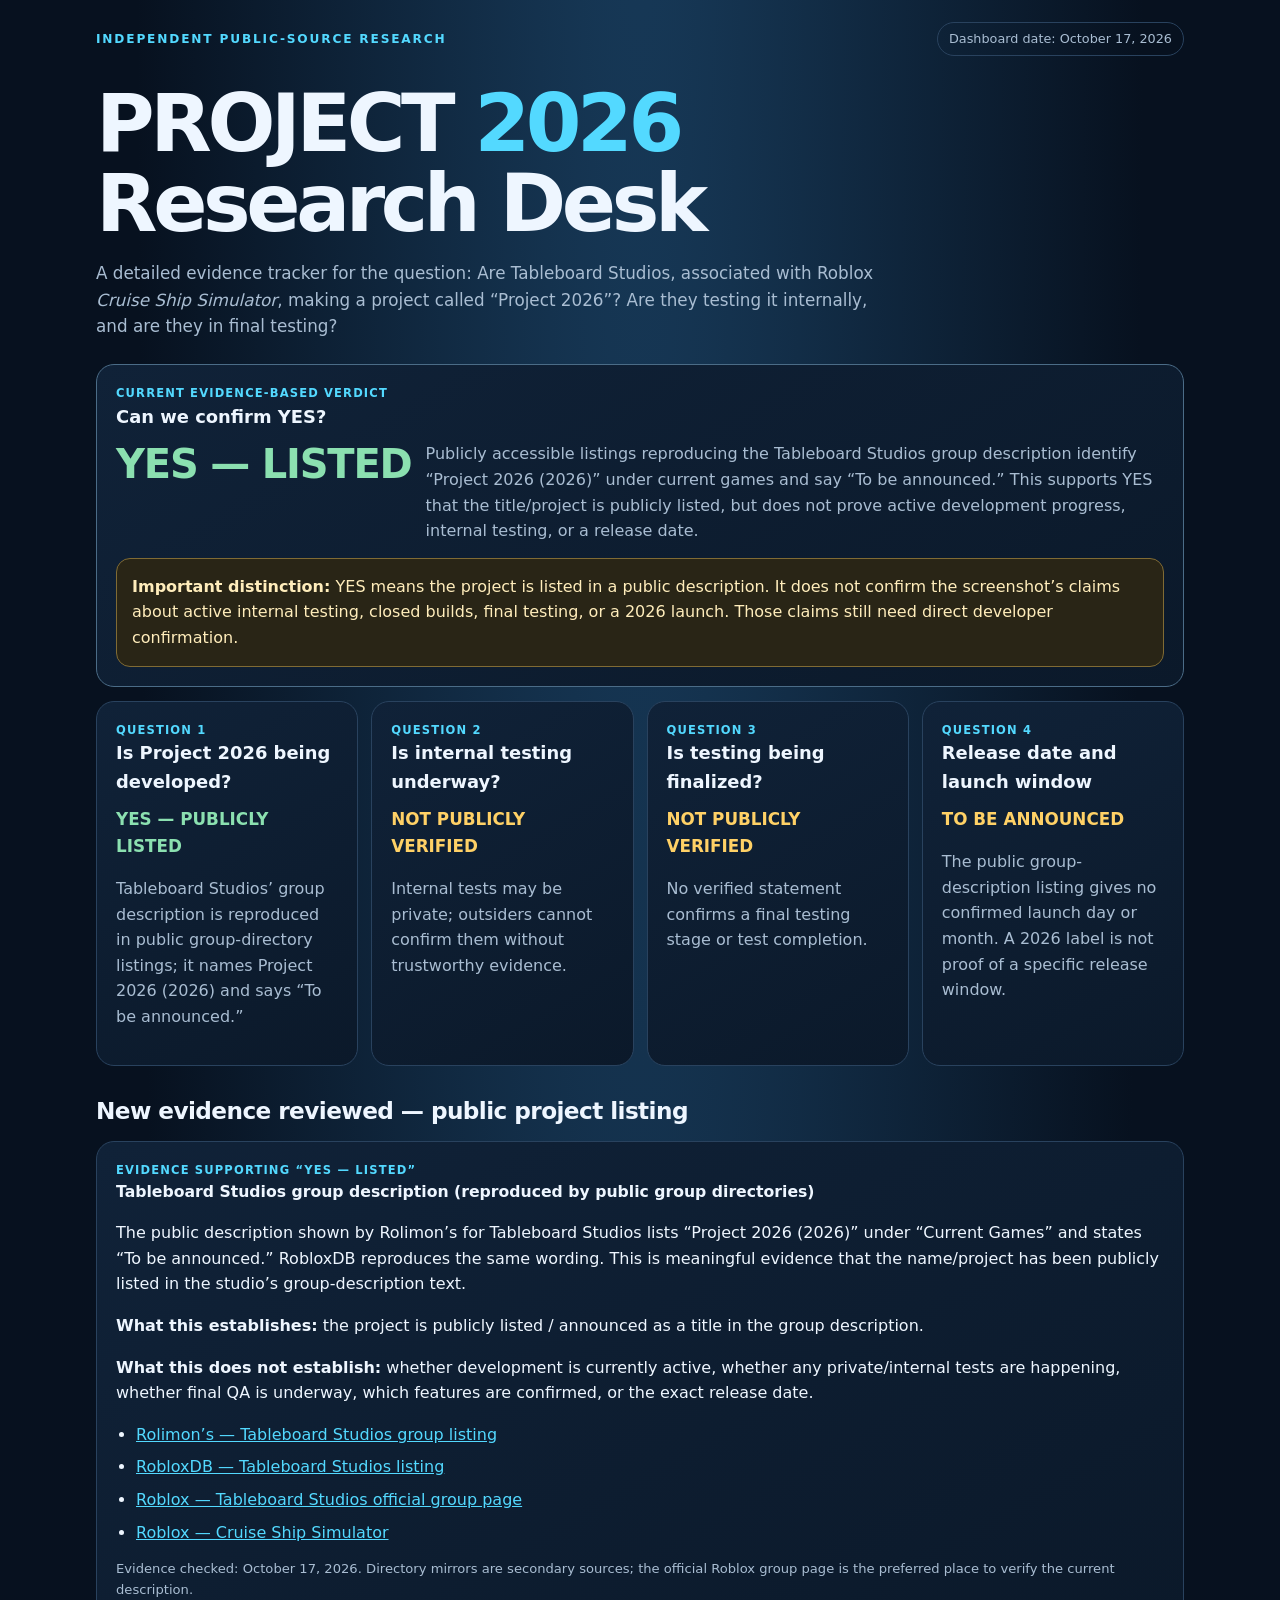
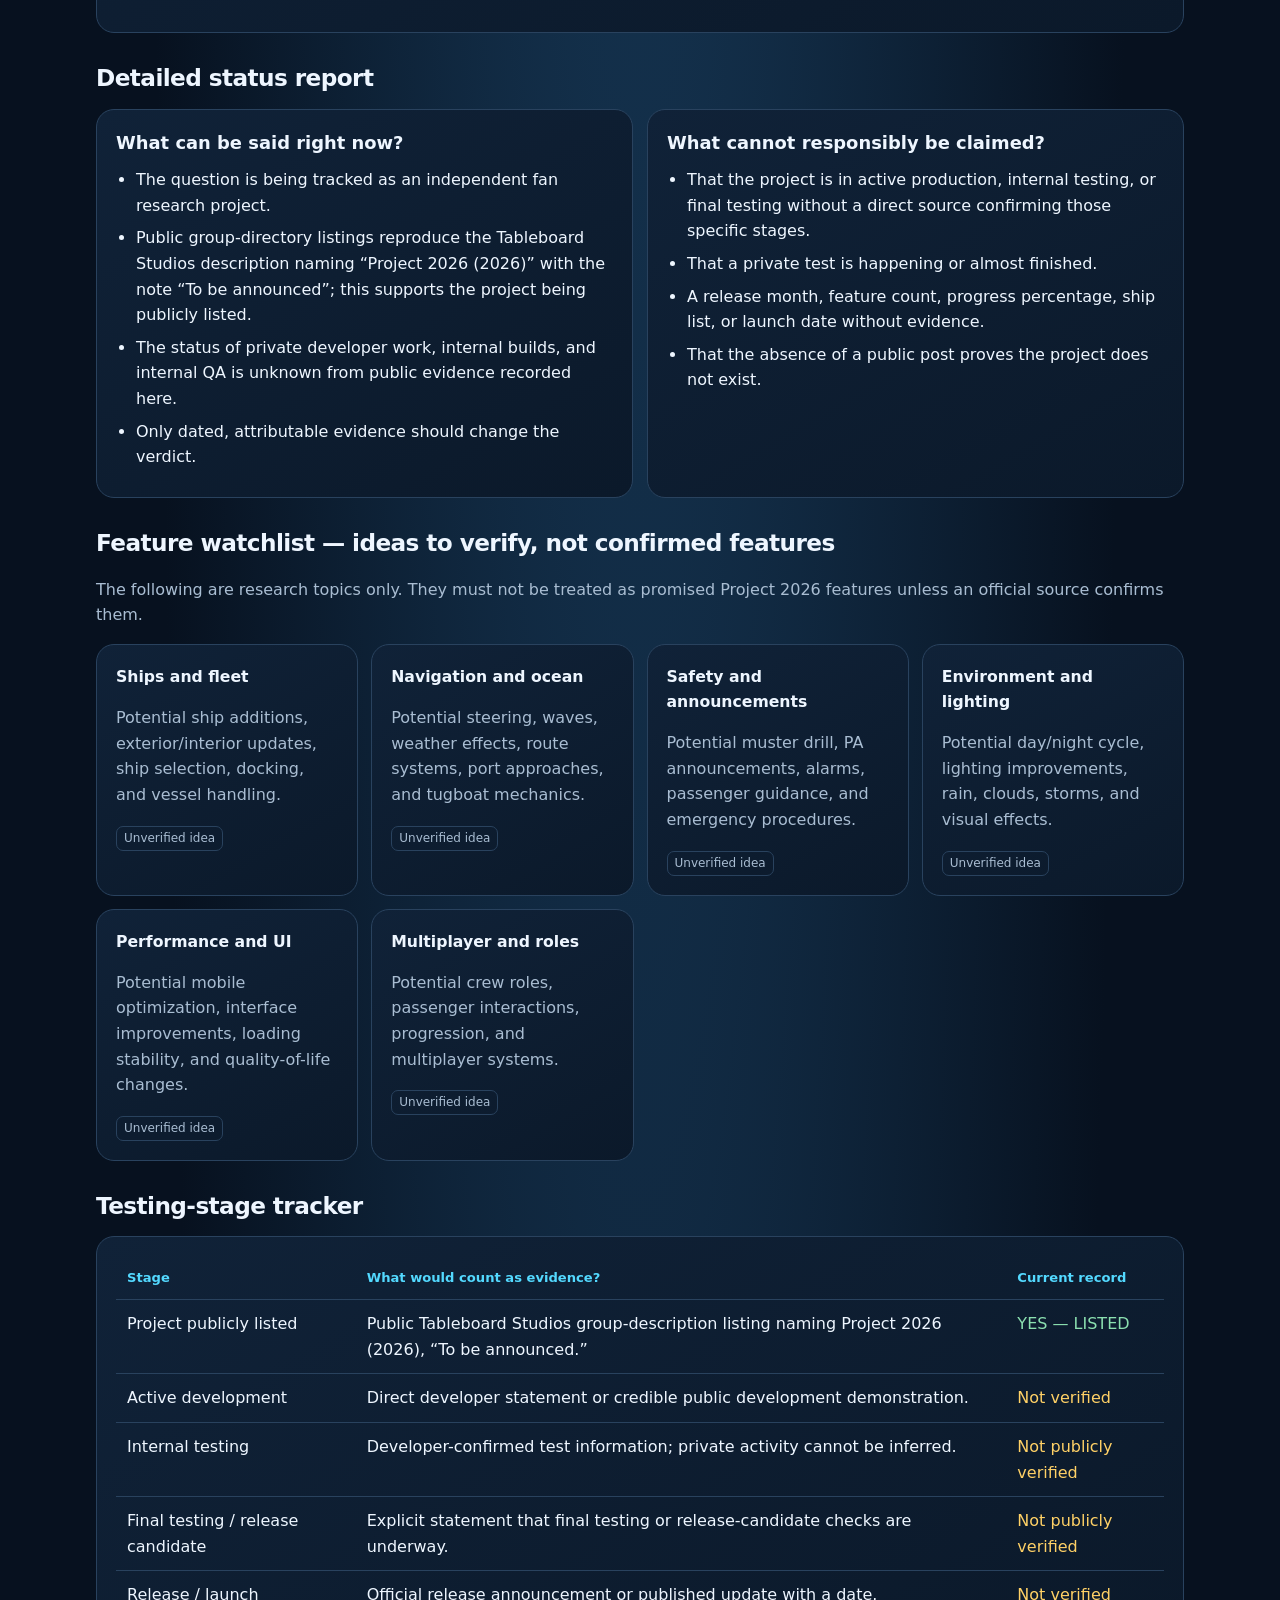
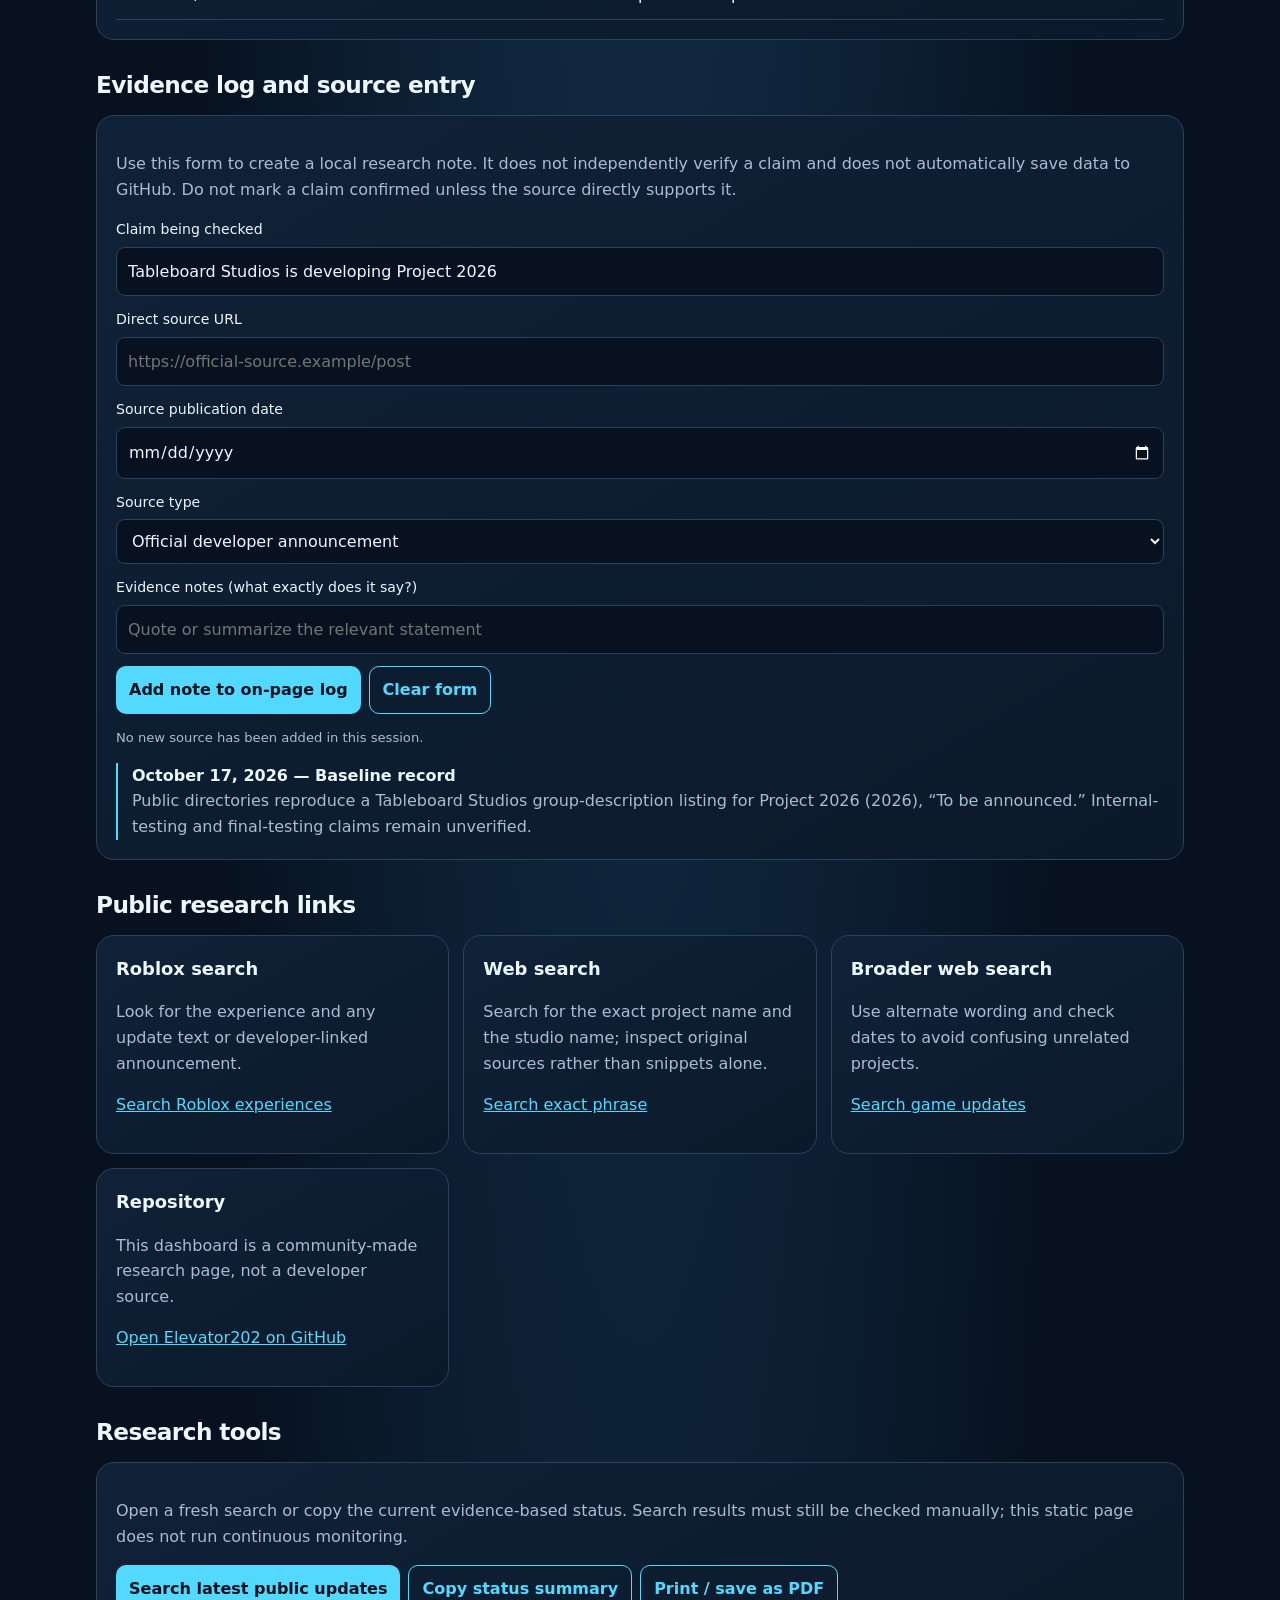
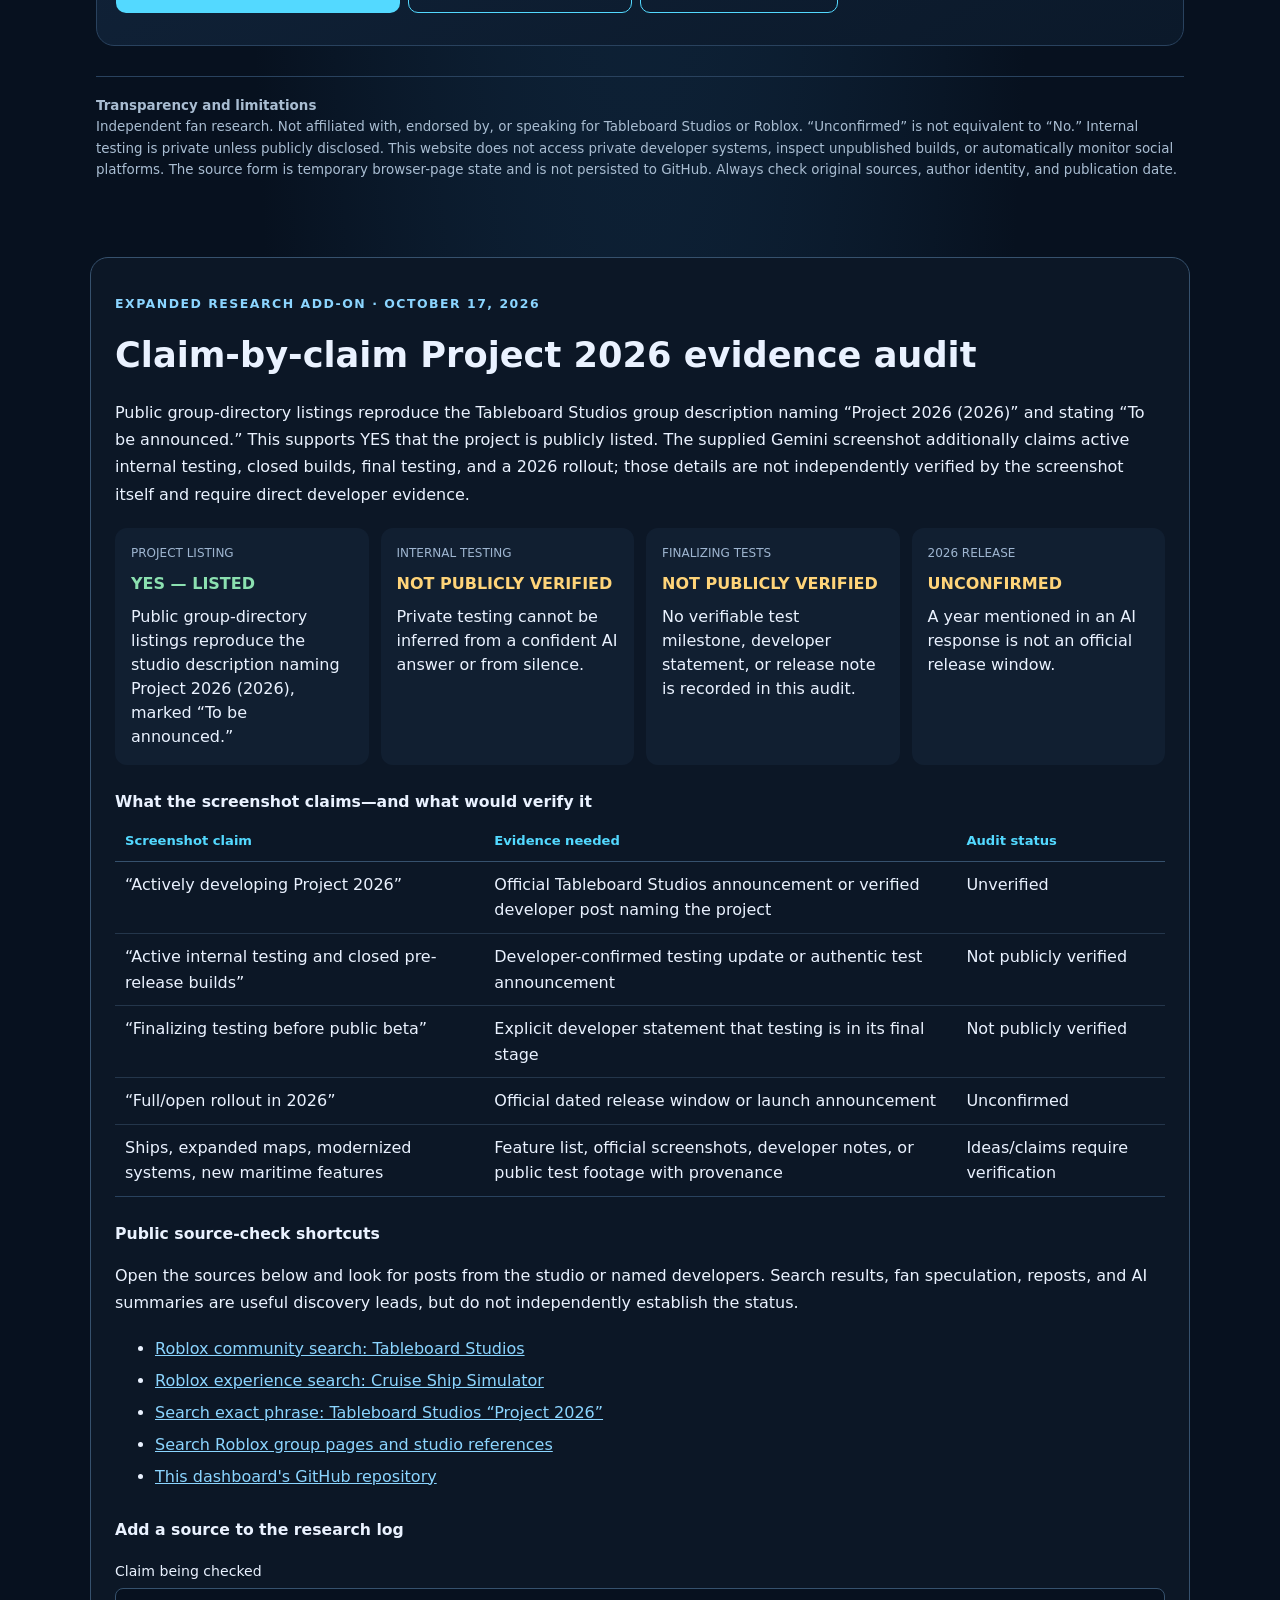
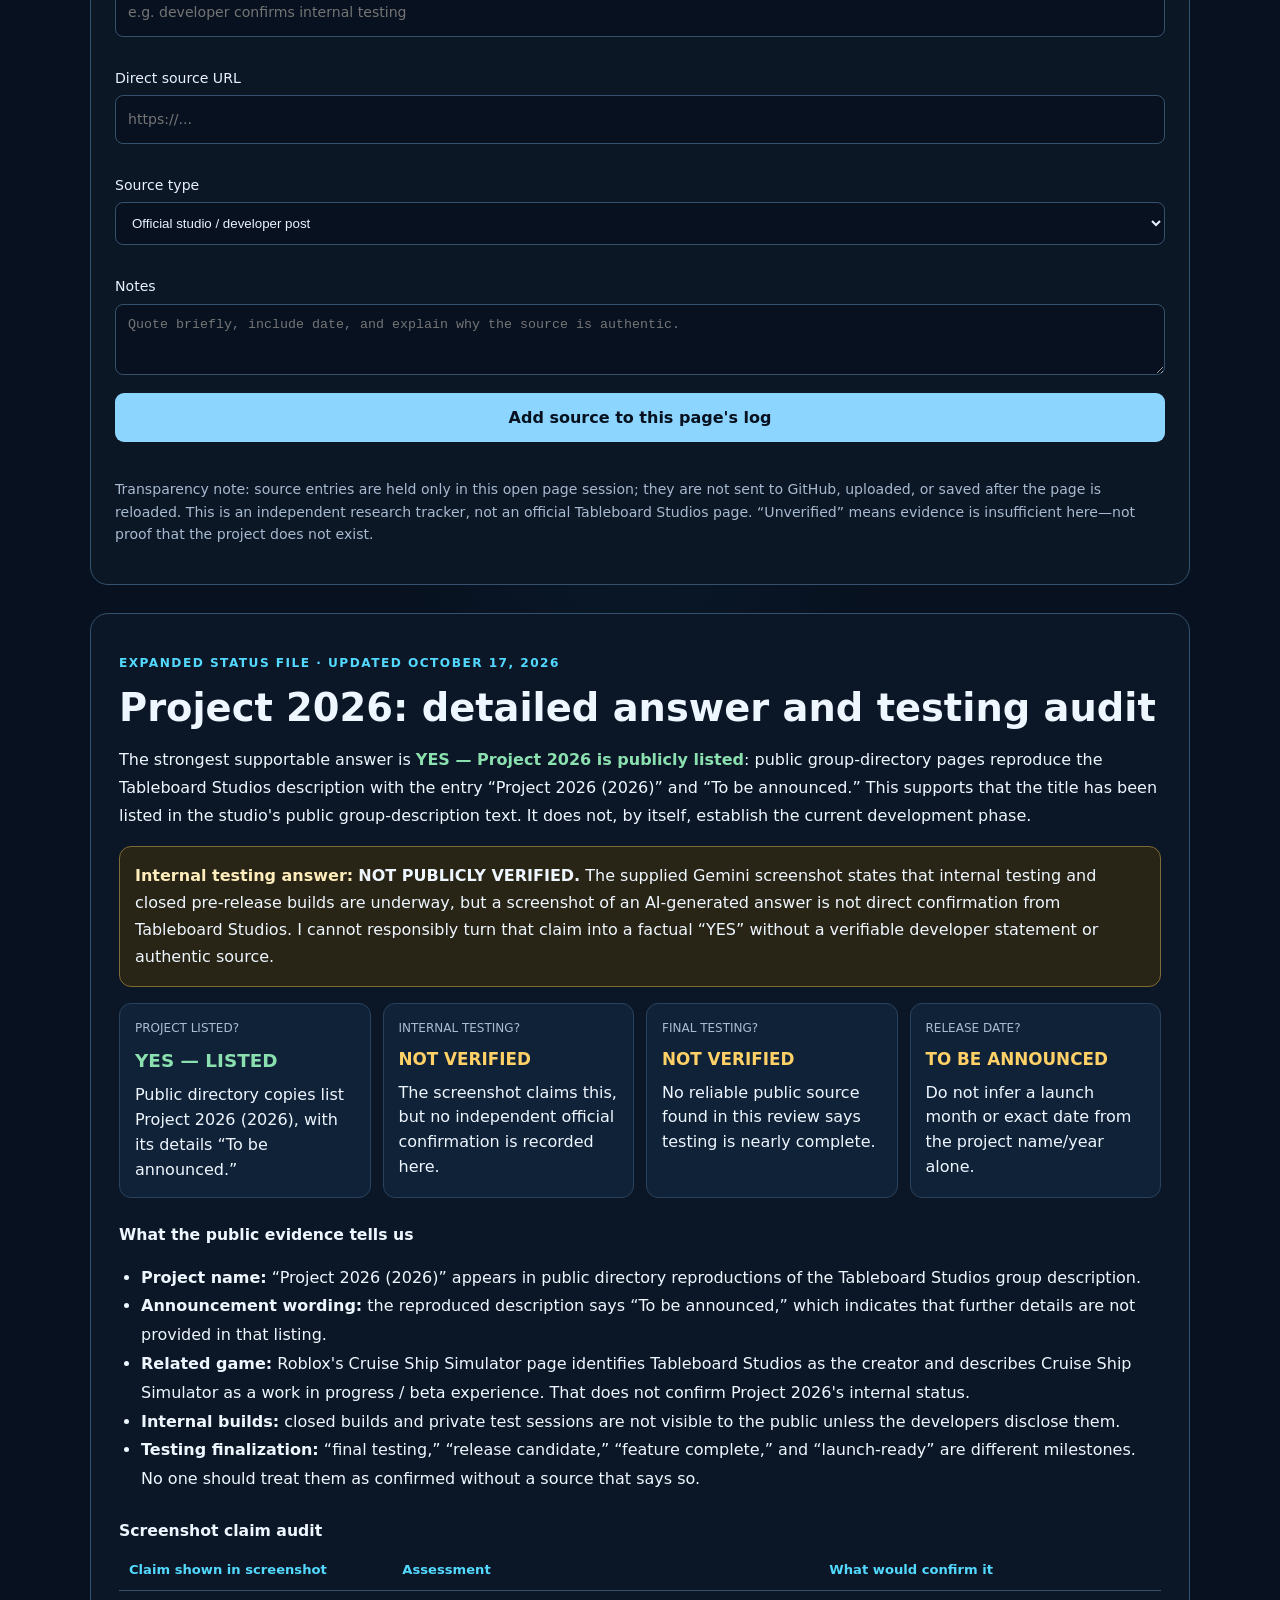
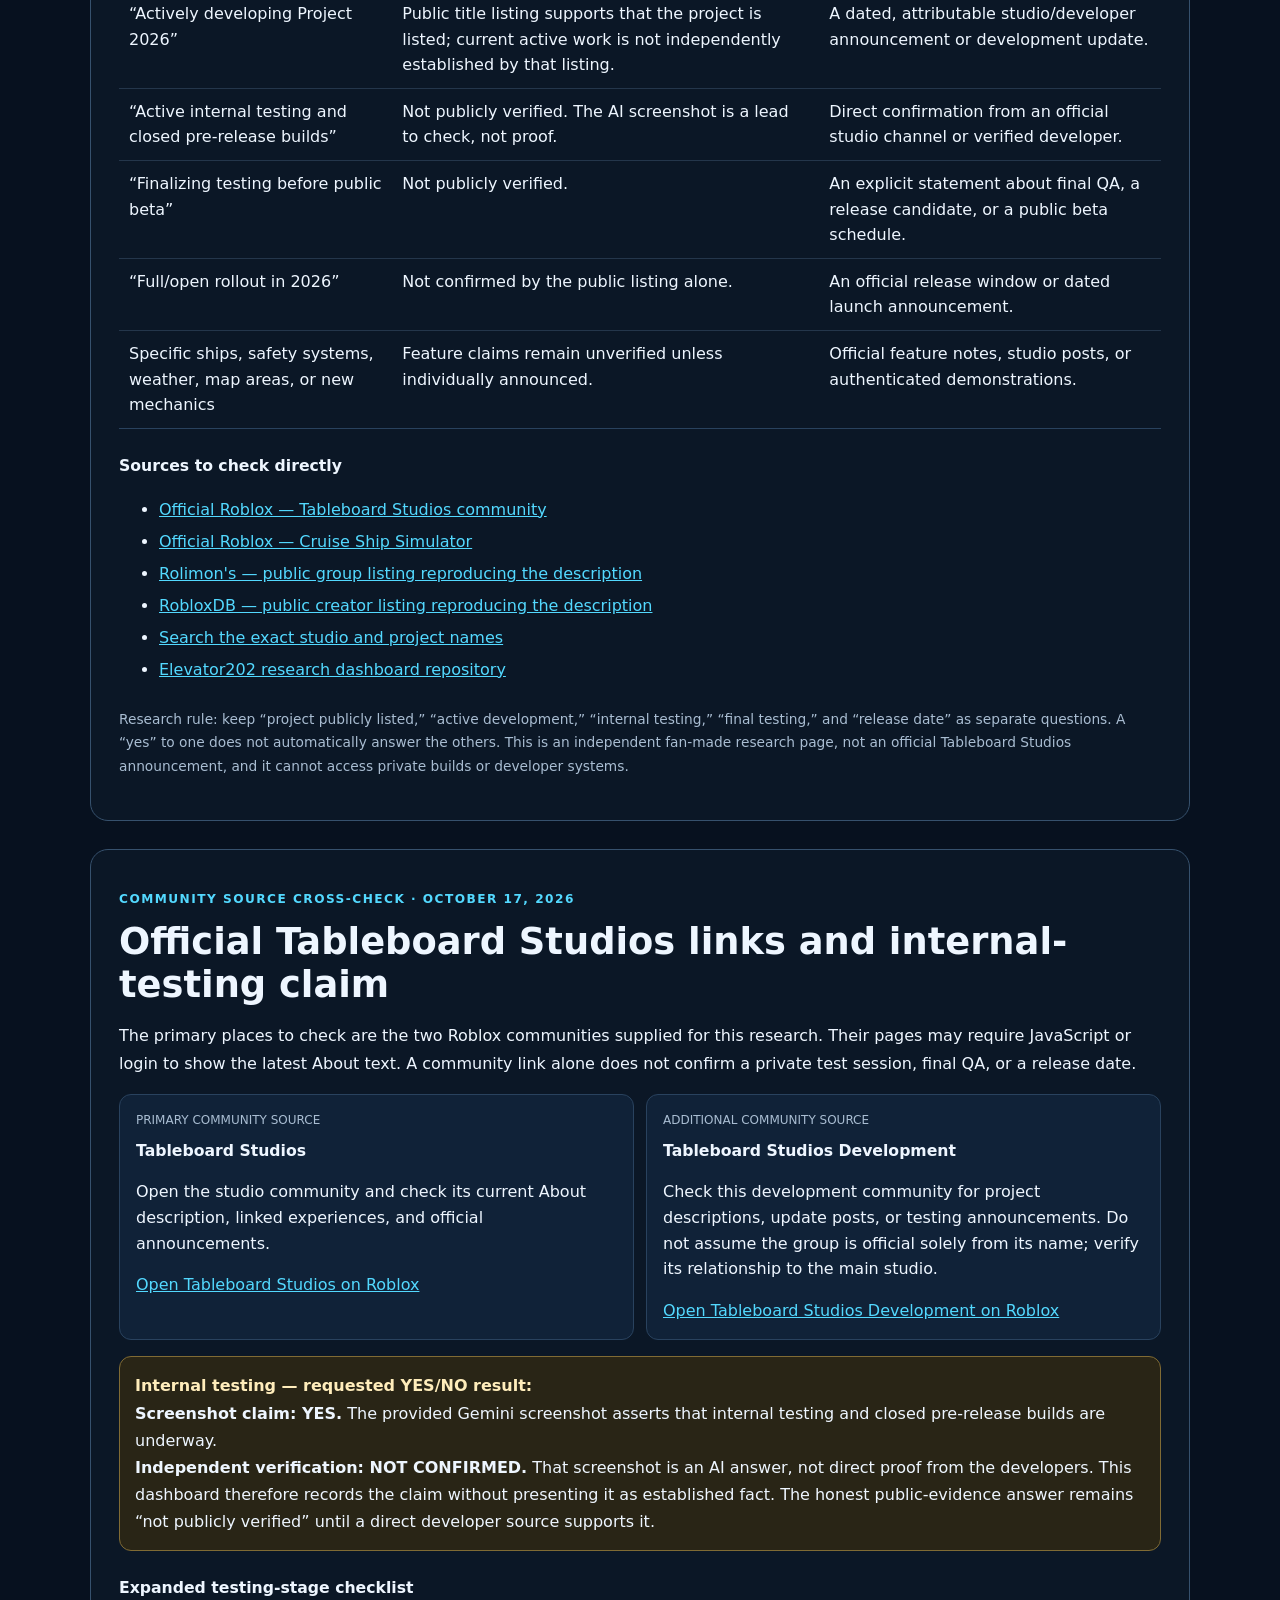
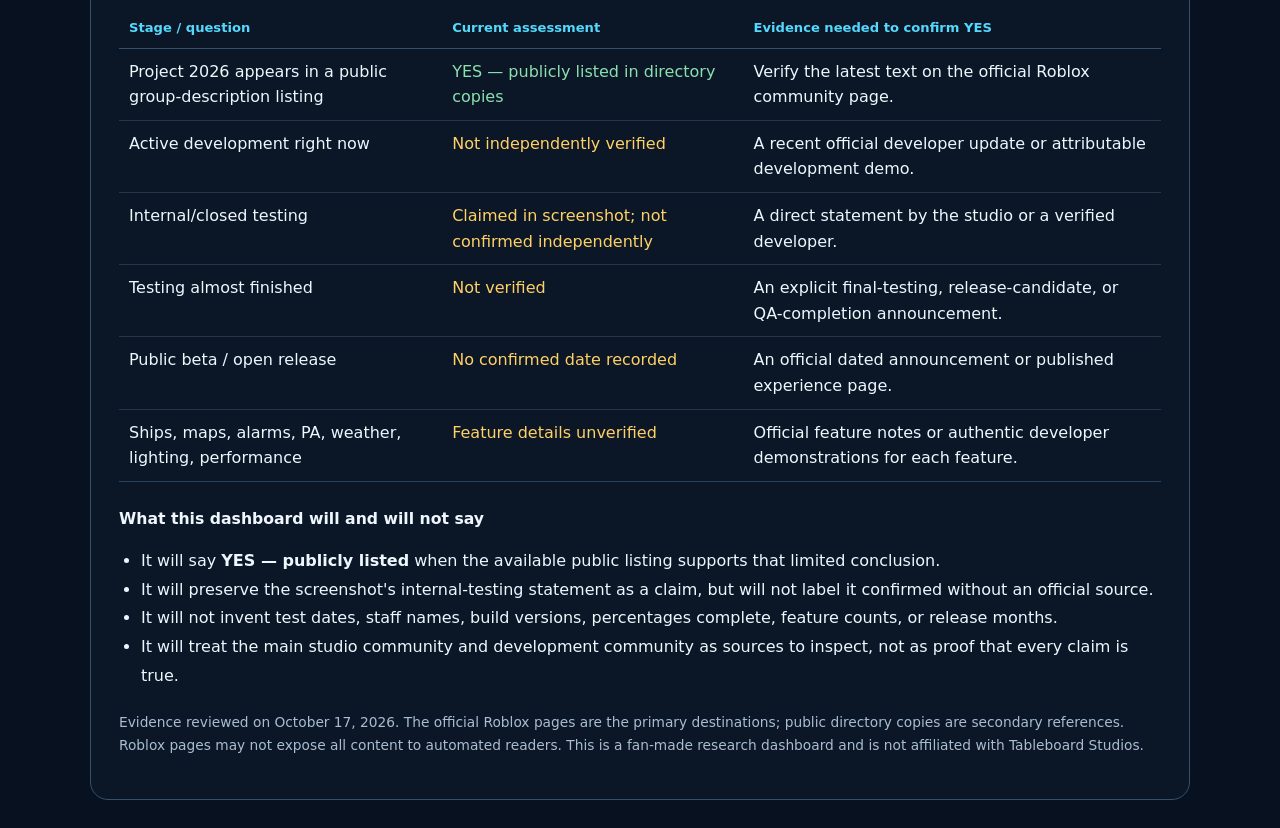
==== commit f6b71b86: "Add official community links and detailed Project 2026 testing evidence audit" ====
--- a/index.html
+++ b/index.html
@@ -248,4 +248,50 @@
   <p style="font-size:.86rem;color:#a9bdd2;line-height:1.7;margin-top:22px">Research rule: keep “project publicly listed,” “active development,” “internal testing,” “final testing,” and “release date” as separate questions. A “yes” to one does not automatically answer the others. This is an independent fan-made research page, not an official Tableboard Studios announcement, and it cannot access private builds or developer systems.</p>
 </section>
 
+
+<section id="official-community-cross-check" style="max-width:1100px;margin:28px auto;padding:clamp(16px,4vw,28px);border:1px solid #36516d;border-radius:18px;background:#0b1726;color:#eef6ff">
+  <p style="color:#53d9ff;font-weight:800;letter-spacing:.12em;text-transform:uppercase;font-size:.76rem">Community source cross-check · October 17, 2026</p>
+  <h2 style="font-size:clamp(1.6rem,5vw,2.3rem);line-height:1.15;margin:.3rem 0 1rem">Official Tableboard Studios links and internal-testing claim</h2>
+  <p style="line-height:1.75">The primary places to check are the two Roblox communities supplied for this research. Their pages may require JavaScript or login to show the latest About text. A community link alone does not confirm a private test session, final QA, or a release date.</p>
+  <div style="display:grid;grid-template-columns:repeat(auto-fit,minmax(min(100%,260px),1fr));gap:12px;margin:16px 0">
+    <article style="padding:16px;background:#102238;border:1px solid #29425e;border-radius:12px">
+      <div style="color:#a9bdd2;font-size:.75rem">PRIMARY COMMUNITY SOURCE</div>
+      <h3 style="margin:8px 0">Tableboard Studios</h3>
+      <p style="line-height:1.6">Open the studio community and check its current About description, linked experiences, and official announcements.</p>
+      <a style="color:#53d9ff" href="https://www.roblox.com/communities/4795028/Tableboard-Studios#!/about" target="_blank" rel="noopener noreferrer">Open Tableboard Studios on Roblox</a>
+    </article>
+    <article style="padding:16px;background:#102238;border:1px solid #29425e;border-radius:12px">
+      <div style="color:#a9bdd2;font-size:.75rem">ADDITIONAL COMMUNITY SOURCE</div>
+      <h3 style="margin:8px 0">Tableboard Studios Development</h3>
+      <p style="line-height:1.6">Check this development community for project descriptions, update posts, or testing announcements. Do not assume the group is official solely from its name; verify its relationship to the main studio.</p>
+      <a style="color:#53d9ff" href="https://www.roblox.com/communities/7714371/Tableboard-Studios-Development#!/about" target="_blank" rel="noopener noreferrer">Open Tableboard Studios Development on Roblox</a>
+    </article>
+  </div>
+  <div style="padding:15px;border:1px solid #806b34;background:#292516;border-radius:12px;line-height:1.7;margin:16px 0">
+    <strong style="color:#ffedbb">Internal testing — requested YES/NO result:</strong><br>
+    <strong>Screenshot claim: YES.</strong> The provided Gemini screenshot asserts that internal testing and closed pre-release builds are underway.<br>
+    <strong>Independent verification: NOT CONFIRMED.</strong> That screenshot is an AI answer, not direct proof from the developers. This dashboard therefore records the claim without presenting it as established fact. The honest public-evidence answer remains “not publicly verified” until a direct developer source supports it.
+  </div>
+  <h3 style="margin-top:24px">Expanded testing-stage checklist</h3>
+  <div style="overflow-x:auto"><table style="width:100%;border-collapse:collapse;min-width:600px;line-height:1.6">
+    <thead><tr><th style="text-align:left;padding:10px;border-bottom:1px solid #36516d">Stage / question</th><th style="text-align:left;padding:10px;border-bottom:1px solid #36516d">Current assessment</th><th style="text-align:left;padding:10px;border-bottom:1px solid #36516d">Evidence needed to confirm YES</th></tr></thead>
+    <tbody>
+      <tr><td style="padding:10px;border-bottom:1px solid #24364b">Project 2026 appears in a public group-description listing</td><td style="padding:10px;border-bottom:1px solid #24364b;color:#8be0b0">YES — publicly listed in directory copies</td><td style="padding:10px;border-bottom:1px solid #24364b">Verify the latest text on the official Roblox community page.</td></tr>
+      <tr><td style="padding:10px;border-bottom:1px solid #24364b">Active development right now</td><td style="padding:10px;border-bottom:1px solid #24364b;color:#ffd166">Not independently verified</td><td style="padding:10px;border-bottom:1px solid #24364b">A recent official developer update or attributable development demo.</td></tr>
+      <tr><td style="padding:10px;border-bottom:1px solid #24364b">Internal/closed testing</td><td style="padding:10px;border-bottom:1px solid #24364b;color:#ffd166">Claimed in screenshot; not confirmed independently</td><td style="padding:10px;border-bottom:1px solid #24364b">A direct statement by the studio or a verified developer.</td></tr>
+      <tr><td style="padding:10px;border-bottom:1px solid #24364b">Testing almost finished</td><td style="padding:10px;border-bottom:1px solid #24364b;color:#ffd166">Not verified</td><td style="padding:10px;border-bottom:1px solid #24364b">An explicit final-testing, release-candidate, or QA-completion announcement.</td></tr>
+      <tr><td style="padding:10px;border-bottom:1px solid #24364b">Public beta / open release</td><td style="padding:10px;border-bottom:1px solid #24364b;color:#ffd166">No confirmed date recorded</td><td style="padding:10px;border-bottom:1px solid #24364b">An official dated announcement or published experience page.</td></tr>
+      <tr><td style="padding:10px">Ships, maps, alarms, PA, weather, lighting, performance</td><td style="padding:10px;color:#ffd166">Feature details unverified</td><td style="padding:10px">Official feature notes or authentic developer demonstrations for each feature.</td></tr>
+    </tbody>
+  </table></div>
+  <h3 style="margin-top:24px">What this dashboard will and will not say</h3>
+  <ul style="line-height:1.8;padding-left:22px">
+    <li>It will say <strong>YES — publicly listed</strong> when the available public listing supports that limited conclusion.</li>
+    <li>It will preserve the screenshot's internal-testing statement as a claim, but will not label it confirmed without an official source.</li>
+    <li>It will not invent test dates, staff names, build versions, percentages complete, feature counts, or release months.</li>
+    <li>It will treat the main studio community and development community as sources to inspect, not as proof that every claim is true.</li>
+  </ul>
+  <p style="font-size:.86rem;color:#a9bdd2;line-height:1.7;margin-top:20px">Evidence reviewed on October 17, 2026. The official Roblox pages are the primary destinations; public directory copies are secondary references. Roblox pages may not expose all content to automated readers. This is a fan-made research dashboard and is not affiliated with Tableboard Studios.</p>
+</section>
+
 </body></html>
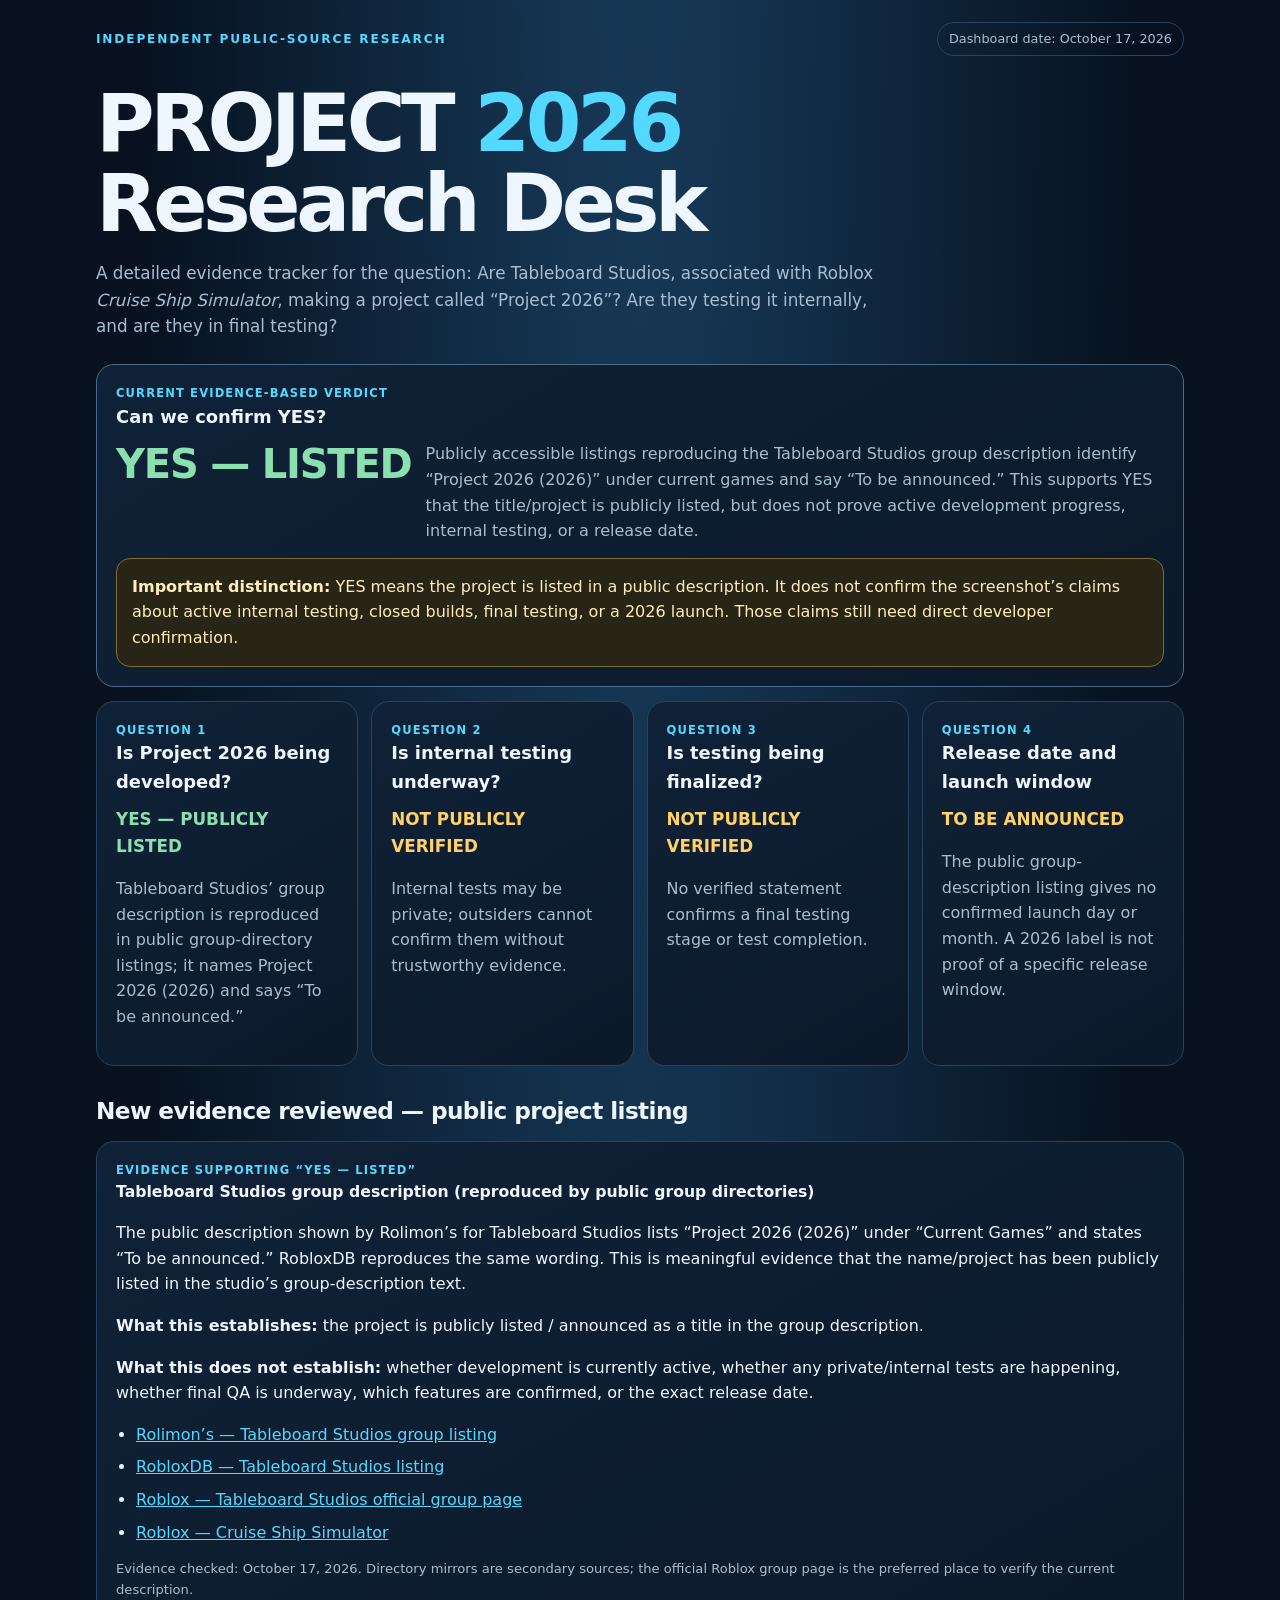
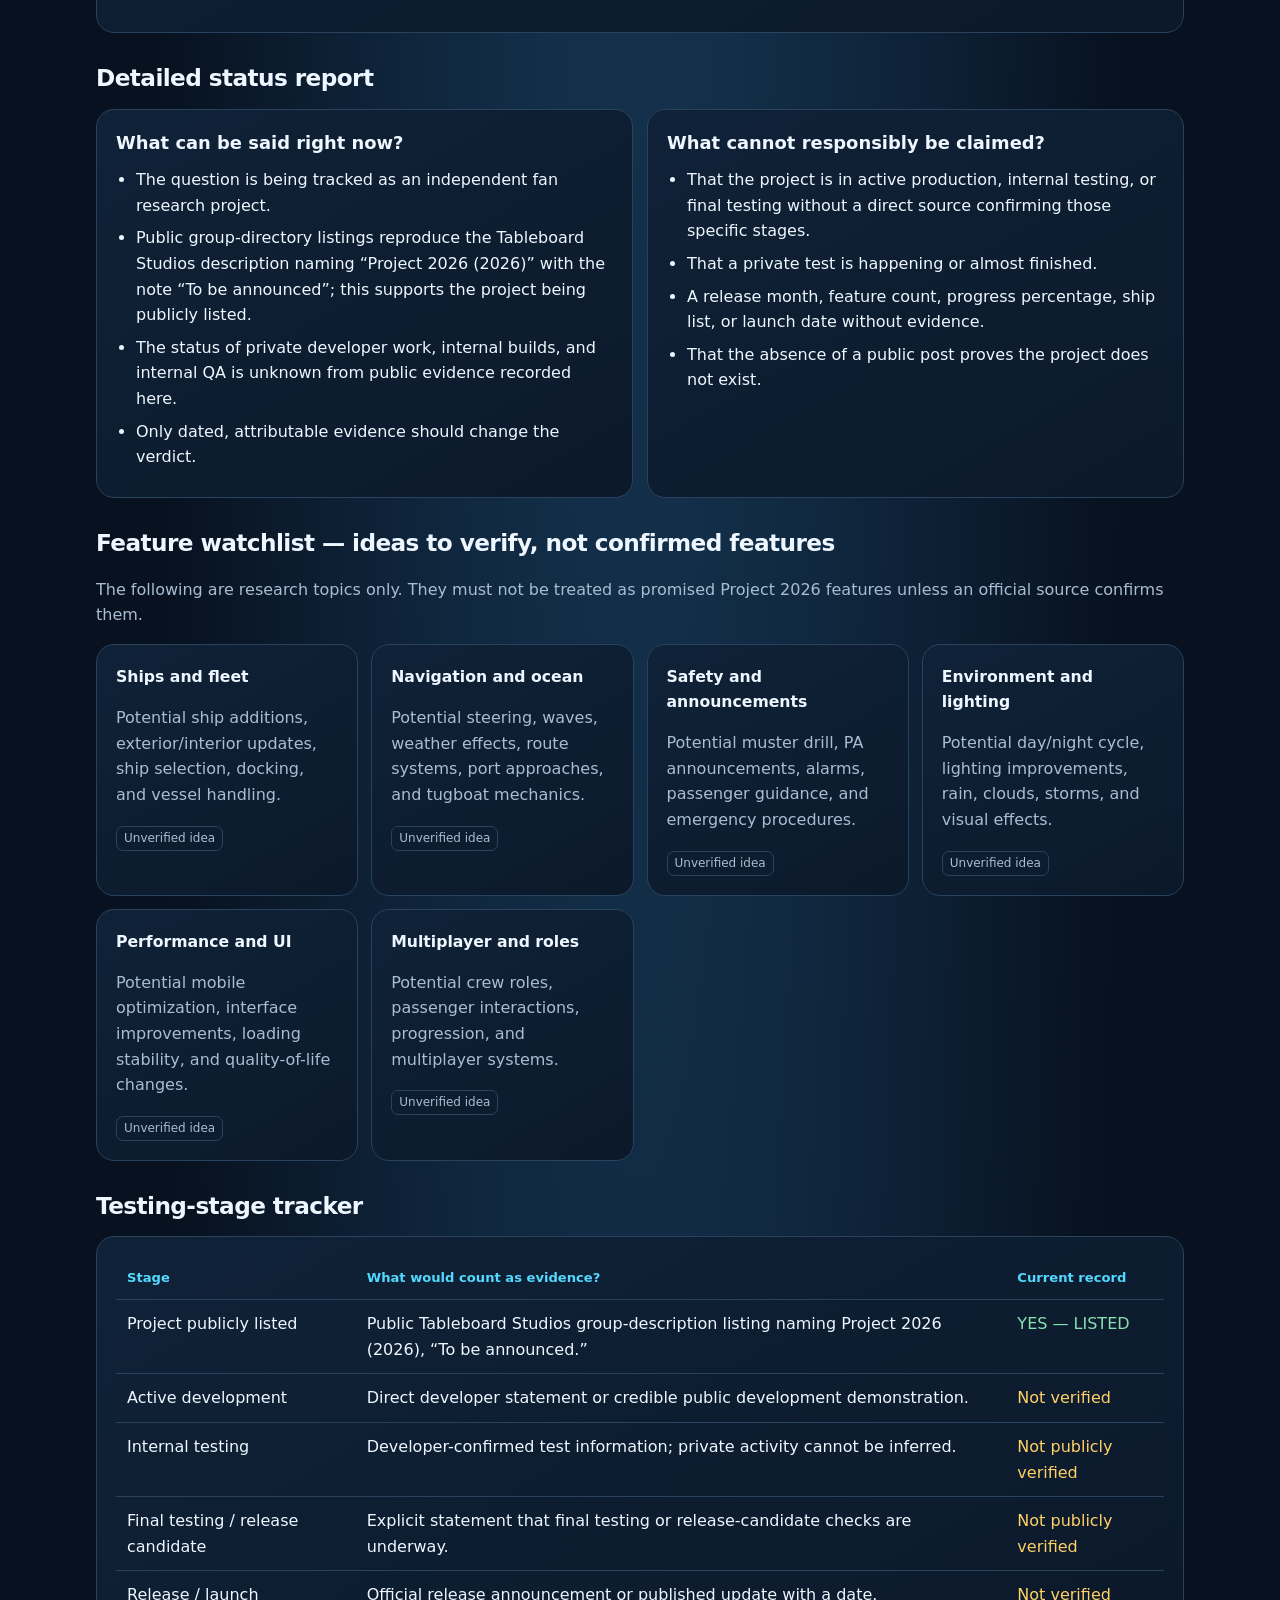
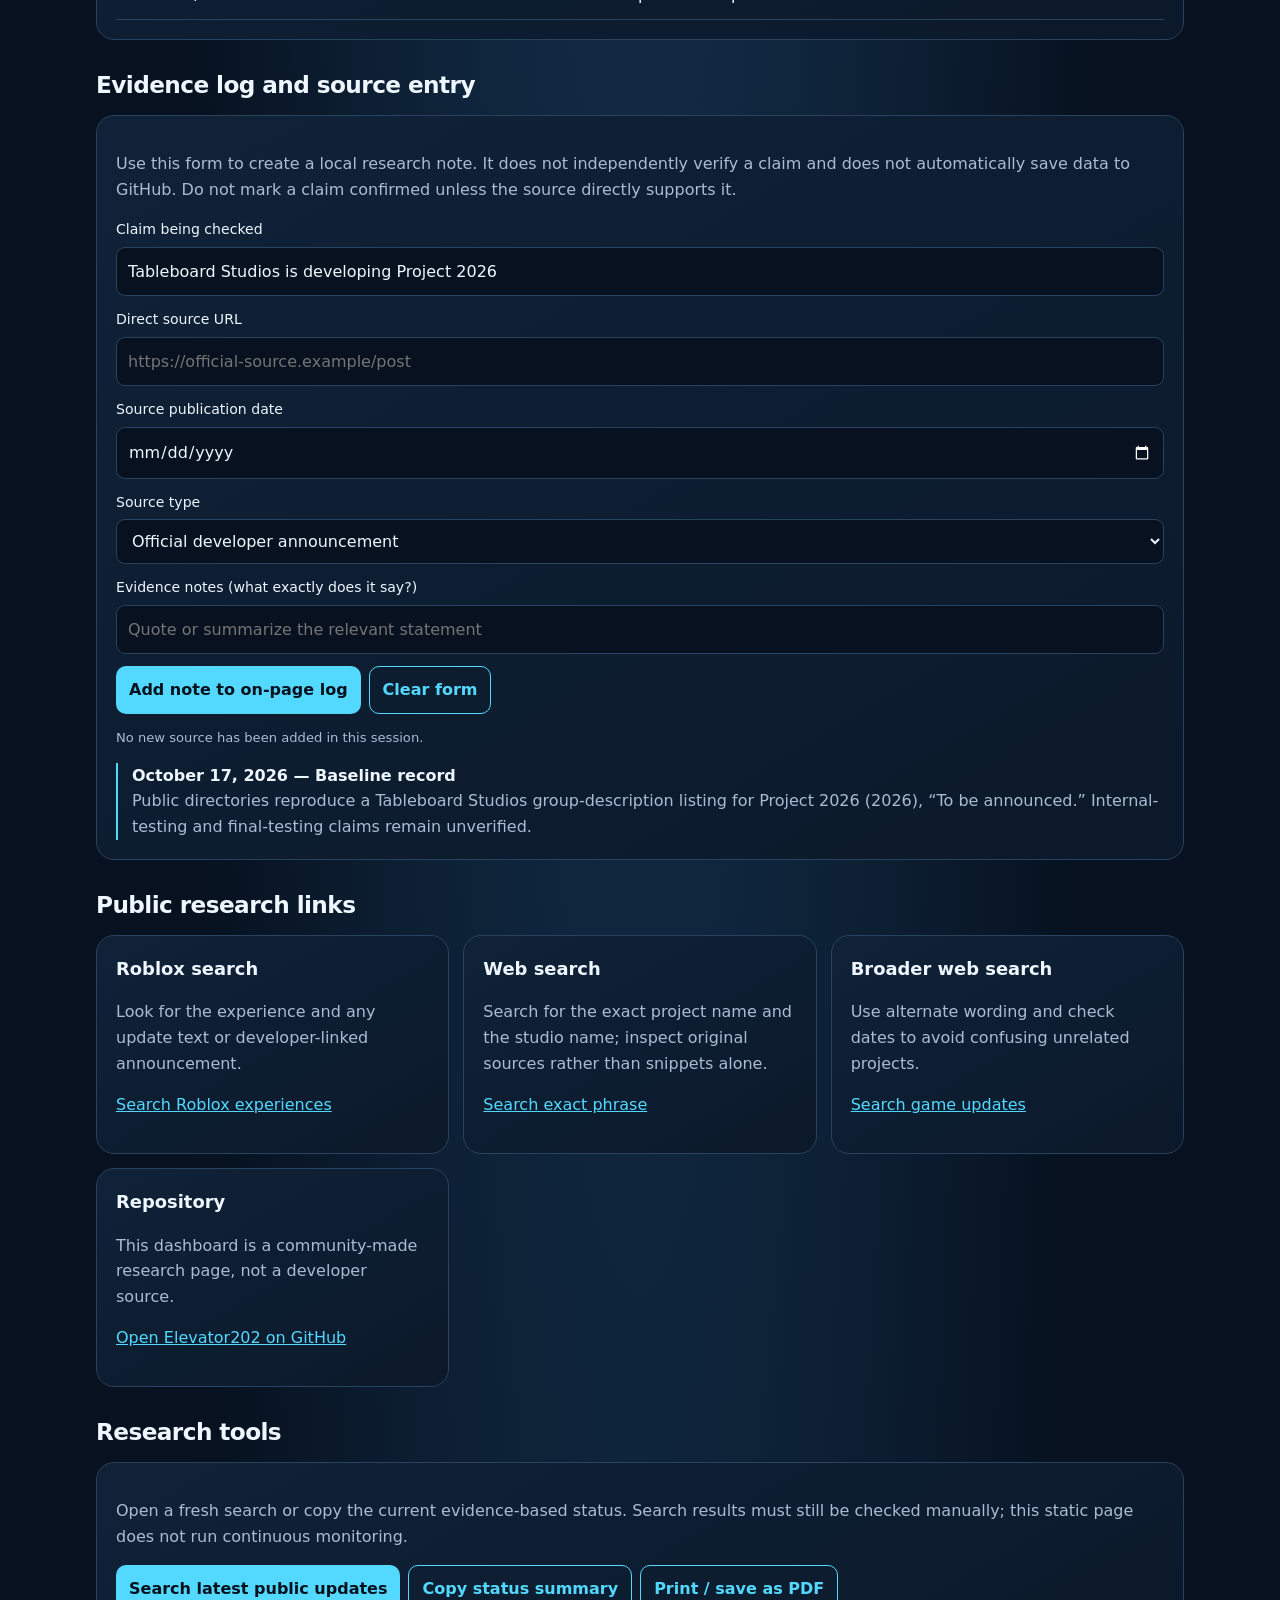
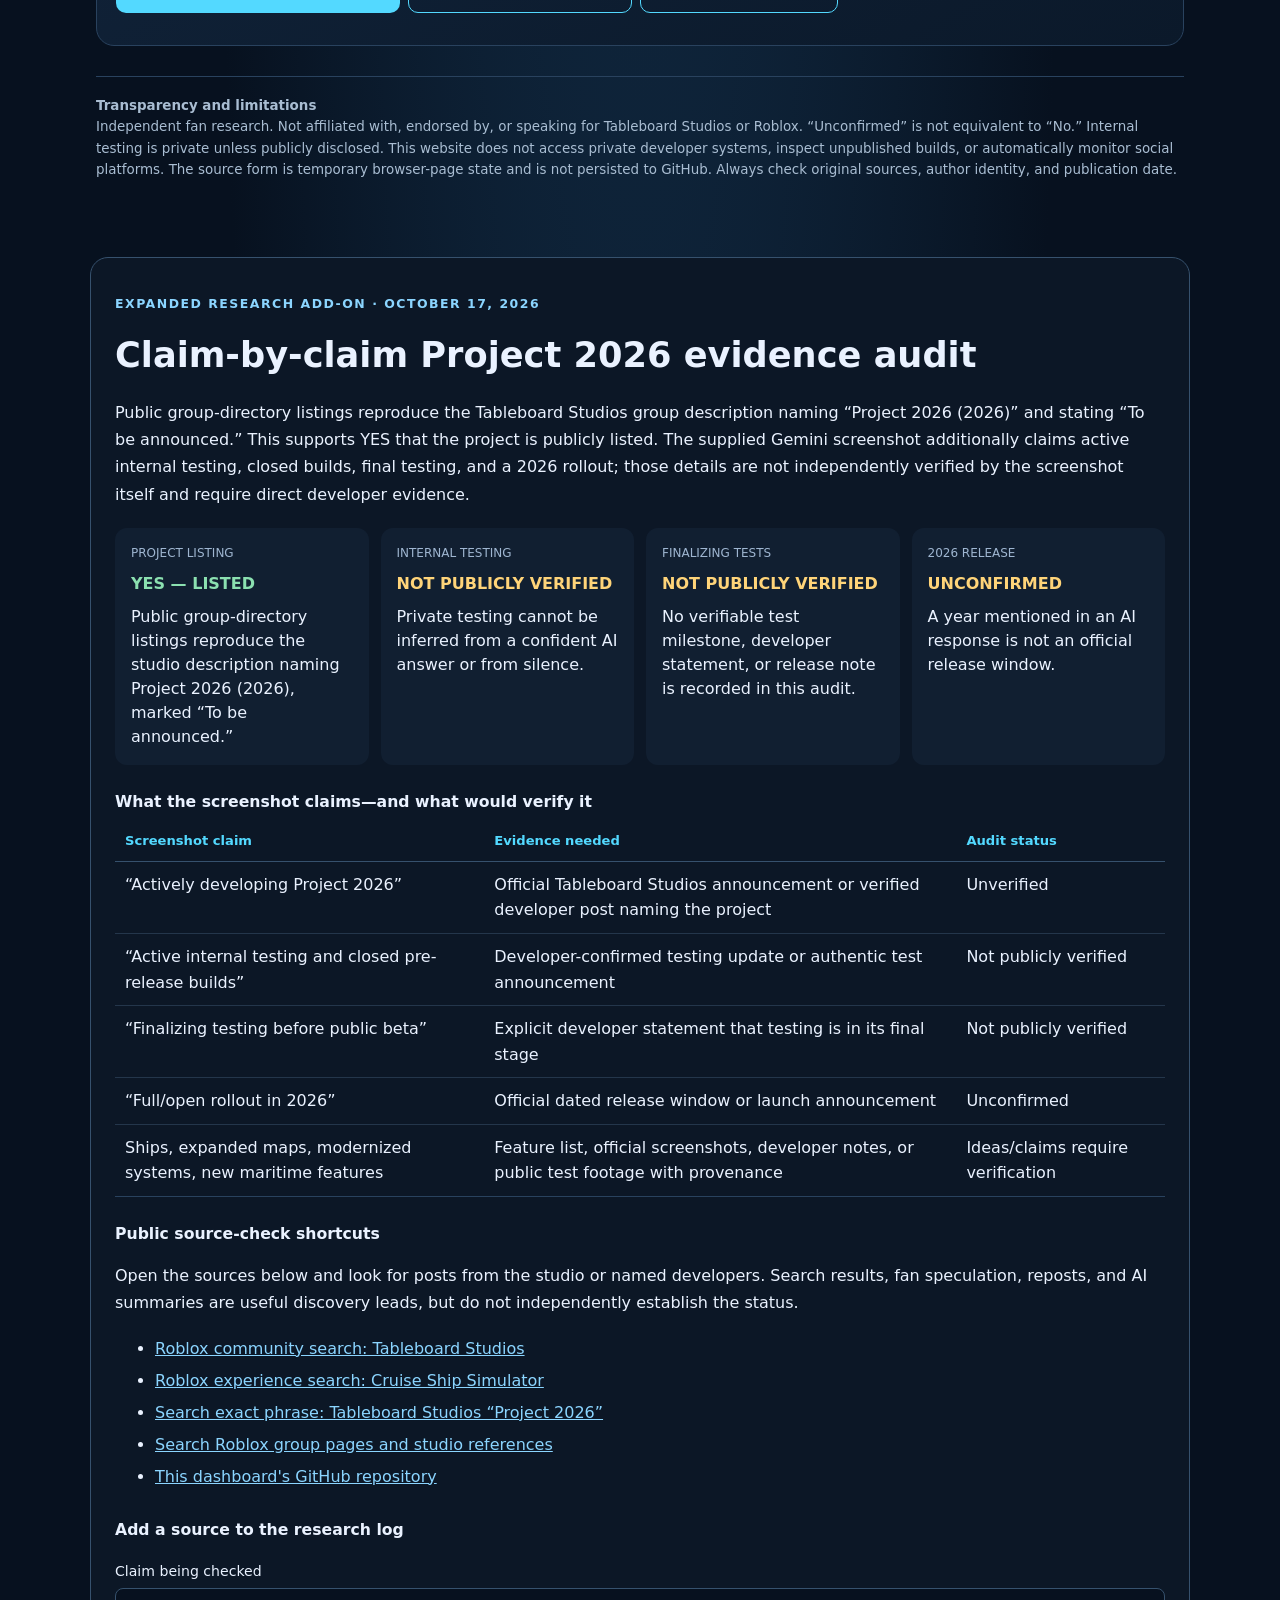
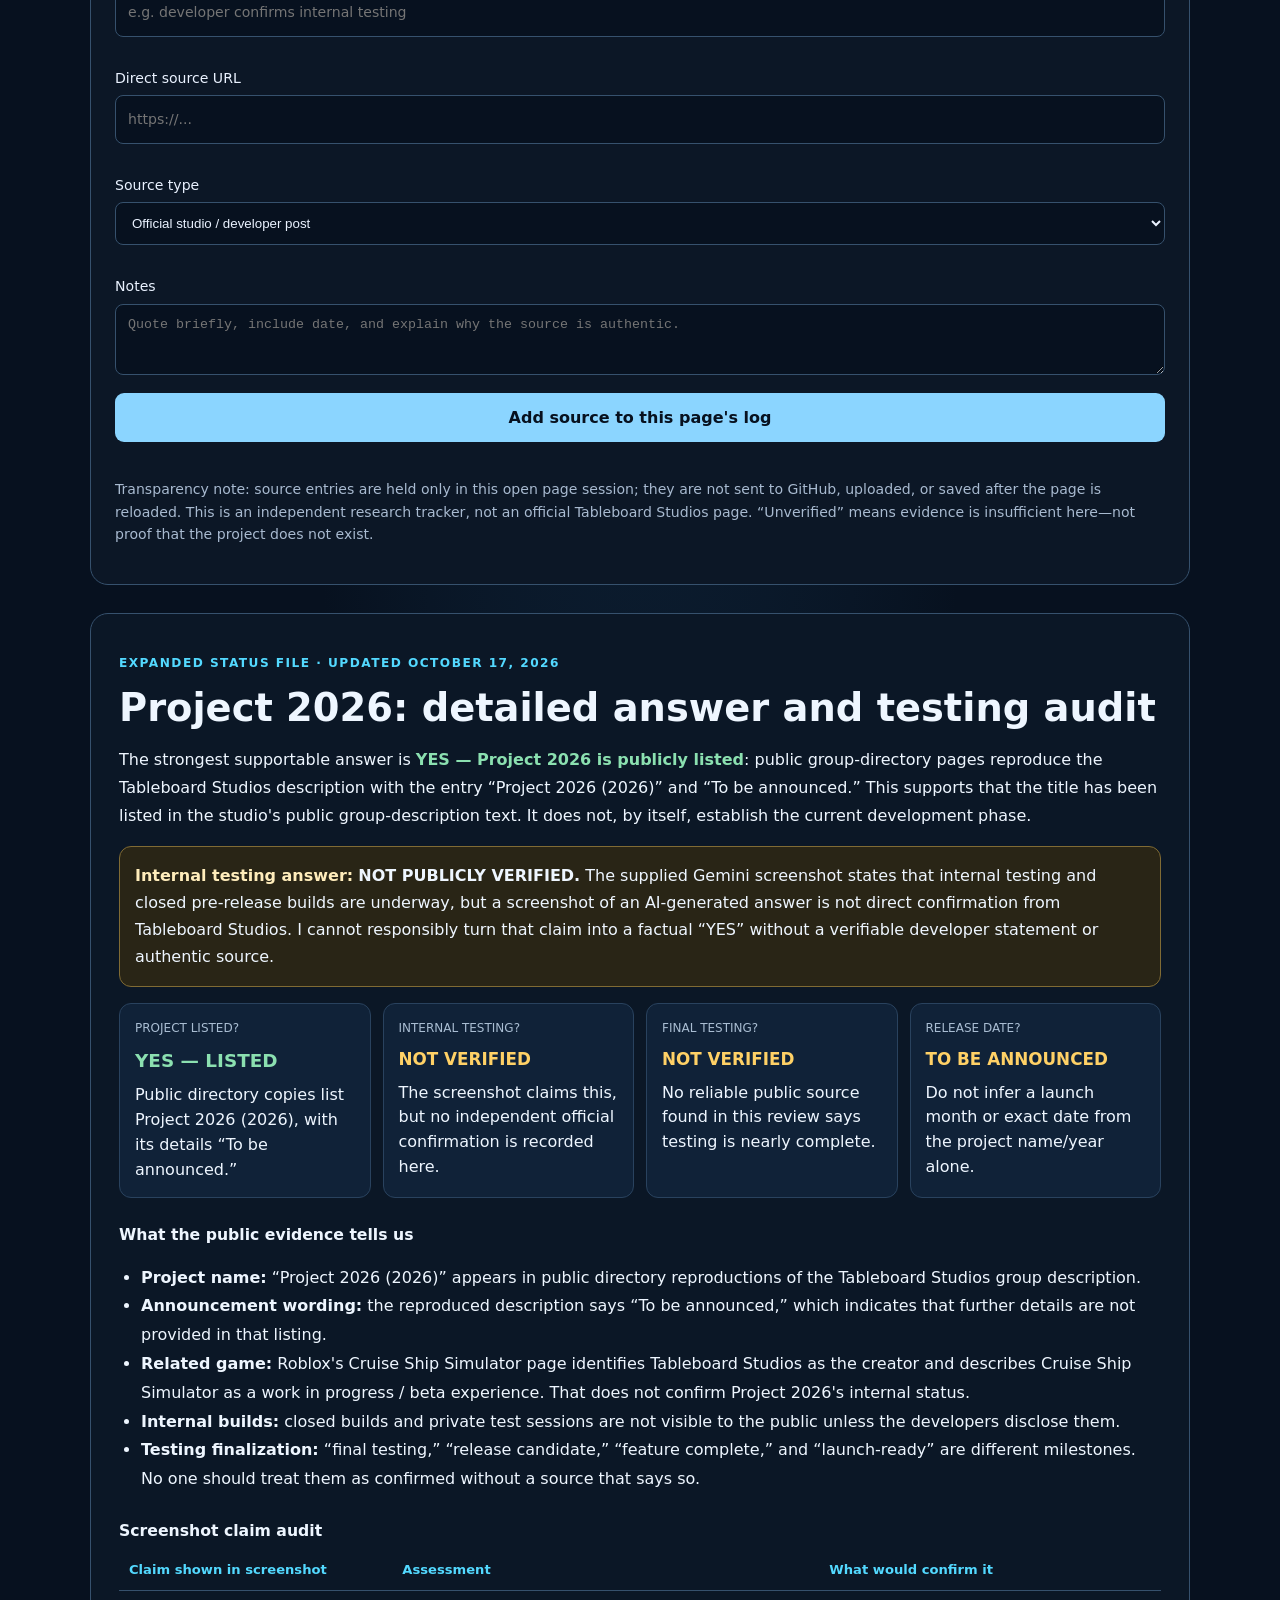
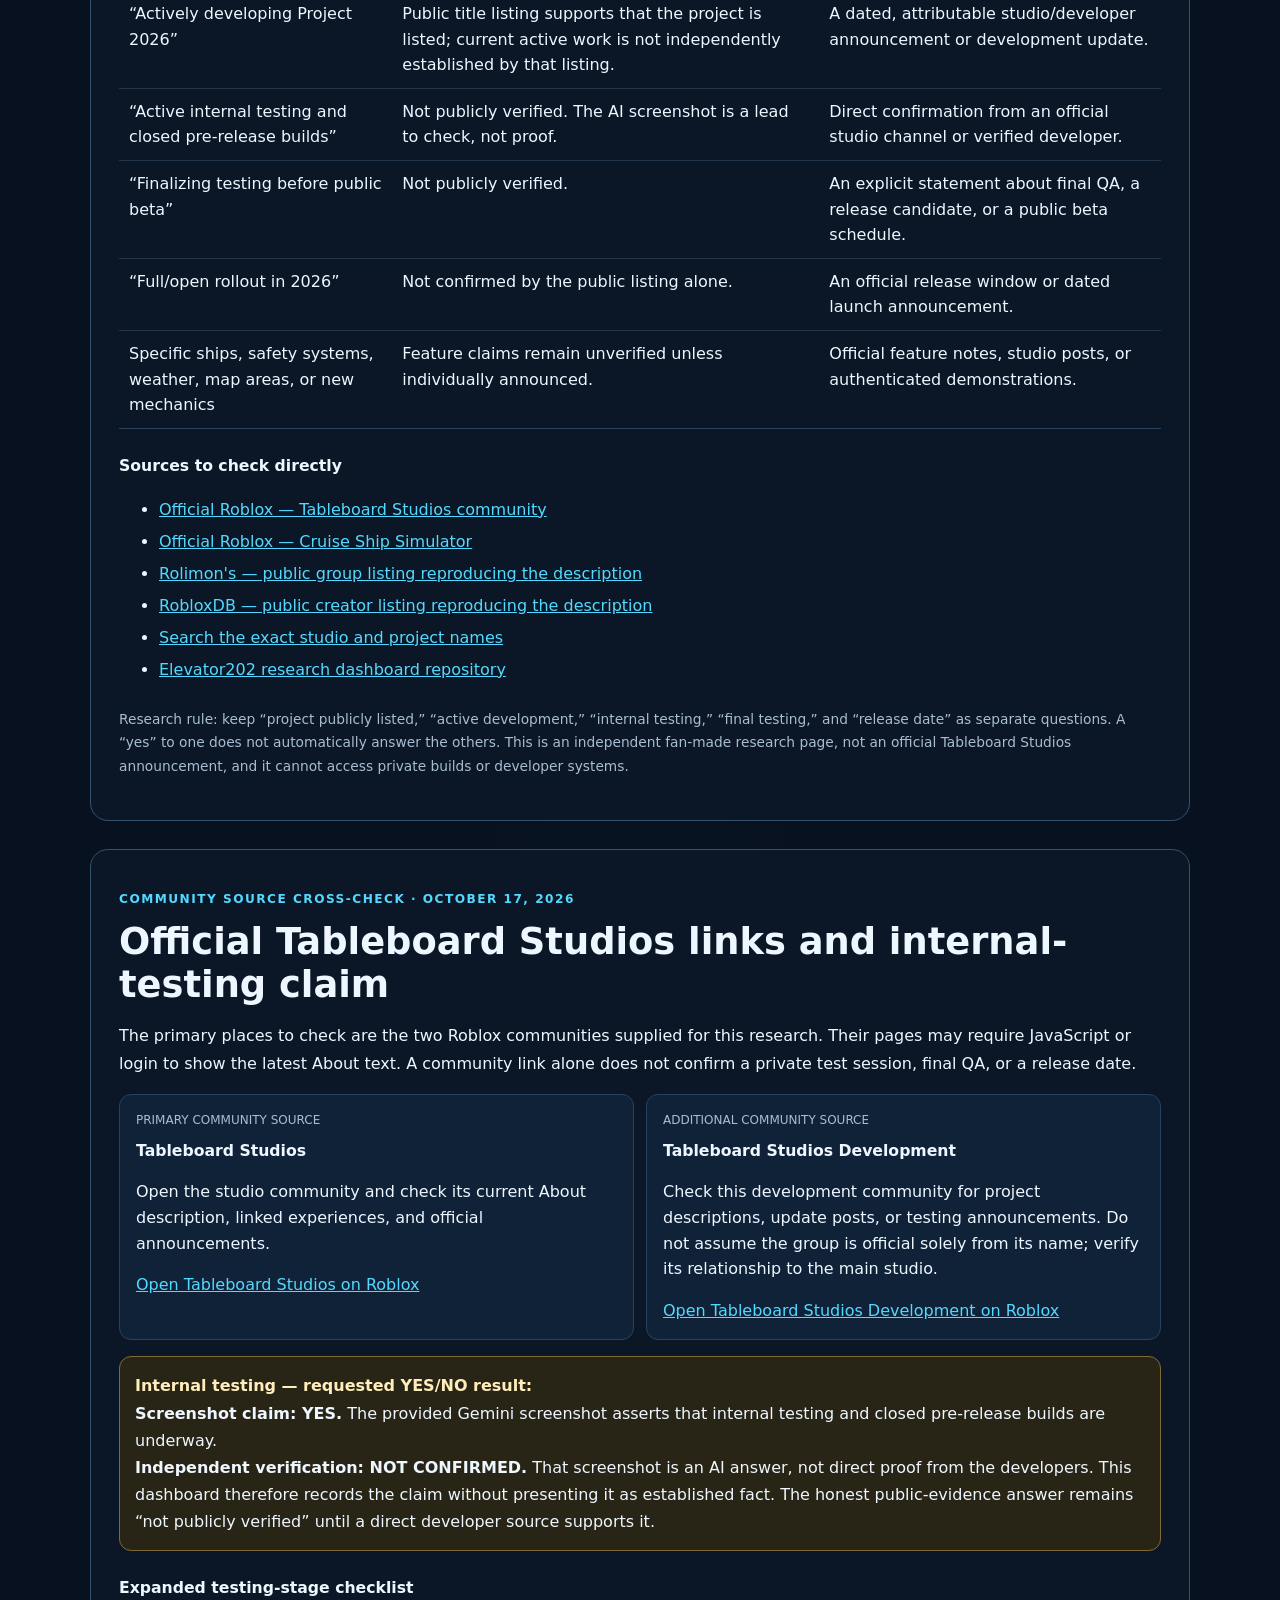
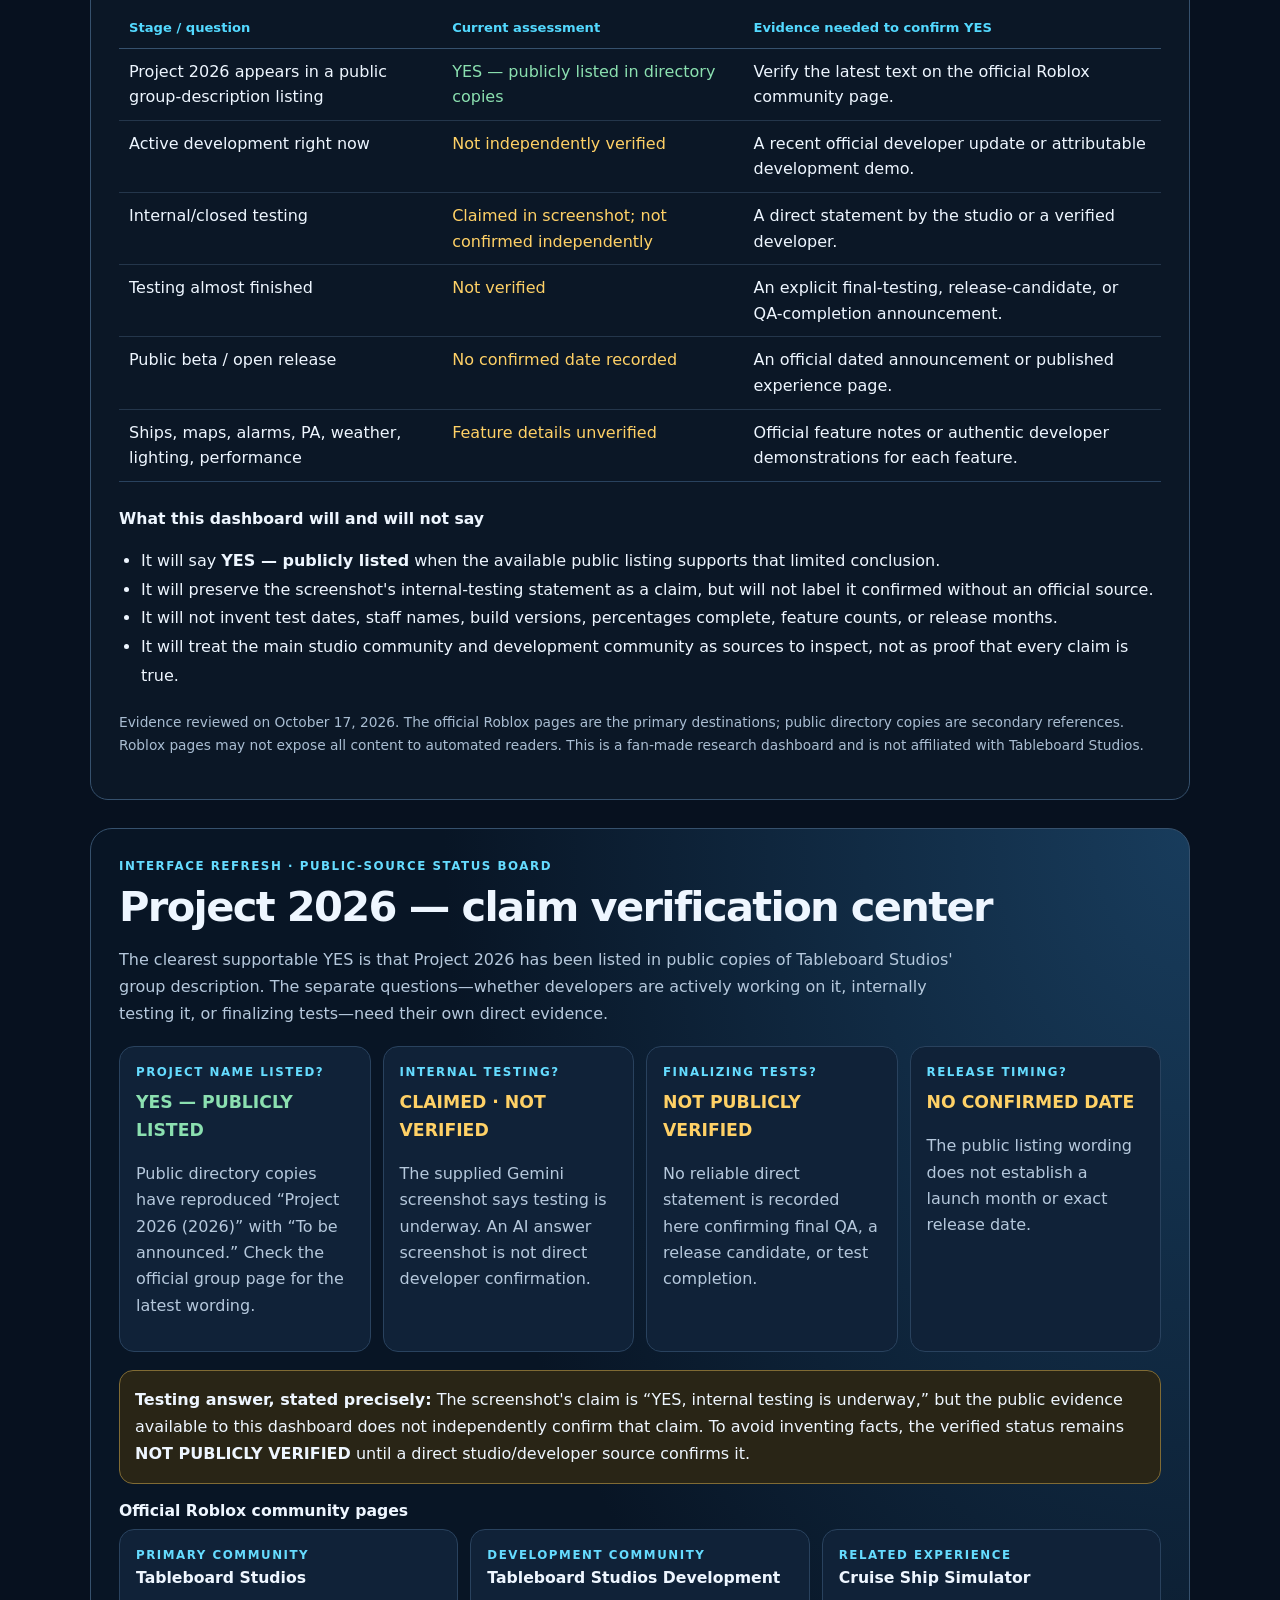
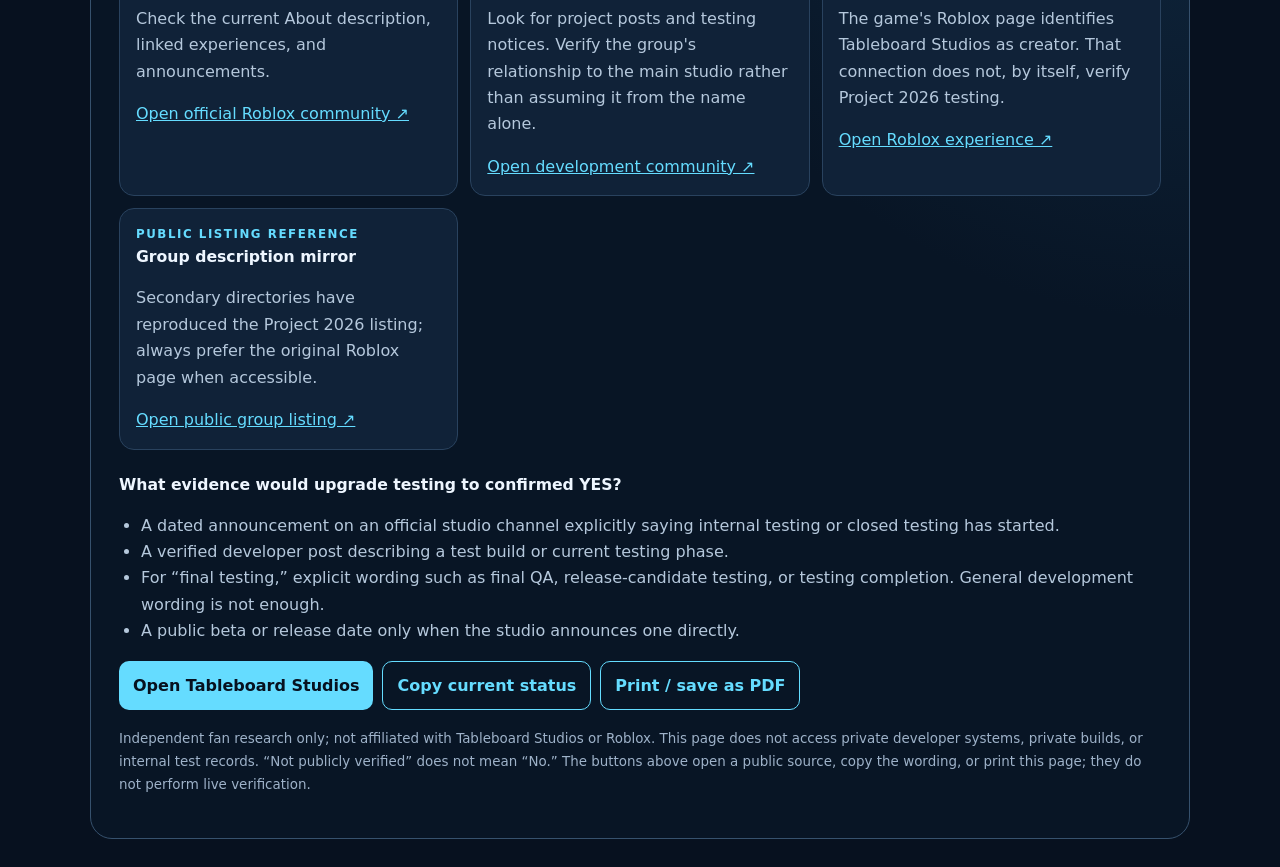
==== commit 0270442c: "Refresh Project 2026 dashboard UI and add official community evidence panel" ====
--- a/index.html
+++ b/index.html
@@ -294,4 +294,67 @@
   <p style="font-size:.86rem;color:#a9bdd2;line-height:1.7;margin-top:20px">Evidence reviewed on October 17, 2026. The official Roblox pages are the primary destinations; public directory copies are secondary references. Roblox pages may not expose all content to automated readers. This is a fan-made research dashboard and is not affiliated with Tableboard Studios.</p>
 </section>
 
+
+<!-- UI refresh add-on: official community cross-check and claim/evidence separation -->
+<style>
+#p26-live-panel{max-width:1100px;margin:28px auto;padding:clamp(16px,4vw,28px);border:1px solid #36516d;border-radius:22px;background:radial-gradient(ellipse at 100% 0%,#183c5c 0,transparent 48%),#081525;color:#eef6ff}
+#p26-live-panel *{box-sizing:border-box}
+#p26-live-panel .p26-label{font-size:.74rem;letter-spacing:.13em;text-transform:uppercase;color:#65dcff;font-weight:850}
+#p26-live-panel .p26-title{font-size:clamp(1.65rem,5vw,2.6rem);line-height:1.1;letter-spacing:-.04em;margin:8px 0 12px}
+#p26-live-panel .p26-intro{color:#b5c8dc;line-height:1.7;max-width:850px}
+#p26-live-panel .p26-cards{display:grid;grid-template-columns:repeat(auto-fit,minmax(min(100%,215px),1fr));gap:12px;margin:18px 0}
+#p26-live-panel .p26-card{background:#102238;border:1px solid #29425e;border-radius:15px;padding:16px;min-width:0}
+#p26-live-panel .p26-state{font-weight:900;font-size:1.08rem;margin:8px 0}
+#p26-live-panel .p26-green{color:#8be0b0}#p26-live-panel .p26-gold{color:#ffd166}#p26-live-panel .p26-muted{color:#b5c8dc;line-height:1.65}
+#p26-live-panel .p26-links{display:grid;grid-template-columns:repeat(auto-fit,minmax(min(100%,260px),1fr));gap:12px}
+#p26-live-panel a{color:#65dcff;overflow-wrap:anywhere}
+#p26-live-panel .p26-banner{border:1px solid #806b34;background:#292516;border-radius:14px;padding:15px;line-height:1.7;margin:14px 0}
+#p26-live-panel .p26-actions{display:flex;flex-wrap:wrap;gap:9px;margin-top:14px}
+#p26-live-panel button{font:inherit;font-weight:800;border:0;border-radius:10px;padding:11px 14px;background:#65dcff;color:#07111f;cursor:pointer}
+#p26-live-panel button.alt{background:transparent;border:1px solid #65dcff;color:#65dcff}
+#p26-live-panel button:focus-visible,#p26-live-panel a:focus-visible{outline:3px solid #ffd166;outline-offset:3px}
+#p26-live-panel .p26-foot{font-size:.84rem;color:#9eb2c9;line-height:1.7;margin-top:18px}
+</style>
+<section id="p26-live-panel" aria-labelledby="p26-live-heading">
+  <div class="p26-label">Interface refresh · Public-source status board</div>
+  <h2 class="p26-title" id="p26-live-heading">Project 2026 — claim verification center</h2>
+  <p class="p26-intro">The clearest supportable YES is that Project 2026 has been listed in public copies of Tableboard Studios' group description. The separate questions—whether developers are actively working on it, internally testing it, or finalizing tests—need their own direct evidence.</p>
+  <div class="p26-cards">
+    <article class="p26-card"><div class="p26-label">Project name listed?</div><div class="p26-state p26-green">YES — PUBLICLY LISTED</div><p class="p26-muted">Public directory copies have reproduced “Project 2026 (2026)” with “To be announced.” Check the official group page for the latest wording.</p></article>
+    <article class="p26-card"><div class="p26-label">Internal testing?</div><div class="p26-state p26-gold">CLAIMED · NOT VERIFIED</div><p class="p26-muted">The supplied Gemini screenshot says testing is underway. An AI answer screenshot is not direct developer confirmation.</p></article>
+    <article class="p26-card"><div class="p26-label">Finalizing tests?</div><div class="p26-state p26-gold">NOT PUBLICLY VERIFIED</div><p class="p26-muted">No reliable direct statement is recorded here confirming final QA, a release candidate, or test completion.</p></article>
+    <article class="p26-card"><div class="p26-label">Release timing?</div><div class="p26-state p26-gold">NO CONFIRMED DATE</div><p class="p26-muted">The public listing wording does not establish a launch month or exact release date.</p></article>
+  </div>
+  <div class="p26-banner"><strong>Testing answer, stated precisely:</strong> The screenshot's claim is “YES, internal testing is underway,” but the public evidence available to this dashboard does not independently confirm that claim. To avoid inventing facts, the verified status remains <strong>NOT PUBLICLY VERIFIED</strong> until a direct studio/developer source confirms it.</div>
+  <h3>Official Roblox community pages</h3>
+  <div class="p26-links">
+    <article class="p26-card"><div class="p26-label">Primary community</div><h3>Tableboard Studios</h3><p class="p26-muted">Check the current About description, linked experiences, and announcements.</p><a href="https://www.roblox.com/communities/4795028/Tableboard-Studios#!/about" target="_blank" rel="noopener noreferrer">Open official Roblox community ↗</a></article>
+    <article class="p26-card"><div class="p26-label">Development community</div><h3>Tableboard Studios Development</h3><p class="p26-muted">Look for project posts and testing notices. Verify the group's relationship to the main studio rather than assuming it from the name alone.</p><a href="https://www.roblox.com/communities/7714371/Tableboard-Studios-Development#!/about" target="_blank" rel="noopener noreferrer">Open development community ↗</a></article>
+    <article class="p26-card"><div class="p26-label">Related experience</div><h3>Cruise Ship Simulator</h3><p class="p26-muted">The game's Roblox page identifies Tableboard Studios as creator. That connection does not, by itself, verify Project 2026 testing.</p><a href="https://www.roblox.com/games/17234598656/Cruise-Ship-Simulator" target="_blank" rel="noopener noreferrer">Open Roblox experience ↗</a></article>
+    <article class="p26-card"><div class="p26-label">Public listing reference</div><h3>Group description mirror</h3><p class="p26-muted">Secondary directories have reproduced the Project 2026 listing; always prefer the original Roblox page when accessible.</p><a href="https://www.rolimons.com/group/4795028" target="_blank" rel="noopener noreferrer">Open public group listing ↗</a></article>
+  </div>
+  <h3 style="margin-top:22px">What evidence would upgrade testing to confirmed YES?</h3>
+  <ul class="p26-muted" style="padding-left:22px">
+    <li>A dated announcement on an official studio channel explicitly saying internal testing or closed testing has started.</li>
+    <li>A verified developer post describing a test build or current testing phase.</li>
+    <li>For “final testing,” explicit wording such as final QA, release-candidate testing, or testing completion. General development wording is not enough.</li>
+    <li>A public beta or release date only when the studio announces one directly.</li>
+  </ul>
+  <div class="p26-actions"><button type="button" id="p26-open-main">Open Tableboard Studios</button><button type="button" class="alt" id="p26-copy-status">Copy current status</button><button type="button" class="alt" id="p26-print-board">Print / save as PDF</button></div>
+  <p id="p26-ui-message" class="p26-muted" role="status" aria-live="polite"></p>
+  <p class="p26-foot">Independent fan research only; not affiliated with Tableboard Studios or Roblox. This page does not access private developer systems, private builds, or internal test records. “Not publicly verified” does not mean “No.” The buttons above open a public source, copy the wording, or print this page; they do not perform live verification.</p>
+</section>
+<script>
+(function(){
+ const root=document.getElementById('p26-live-panel'); if(!root)return;
+ const msg=document.getElementById('p26-ui-message');
+ document.getElementById('p26-open-main').addEventListener('click',function(){window.open('https://www.roblox.com/communities/4795028/Tableboard-Studios#!/about','_blank','noopener,noreferrer');});
+ document.getElementById('p26-print-board').addEventListener('click',function(){window.print();});
+ document.getElementById('p26-copy-status').addEventListener('click',async function(){
+  const summary='Project 2026: YES — PUBLICLY LISTED in public copies of the Tableboard Studios group description. Internal testing: claimed by the supplied Gemini screenshot, but NOT independently publicly verified. Final testing: NOT publicly verified. Release date: not confirmed. Sources: https://www.roblox.com/communities/4795028/Tableboard-Studios#!/about and https://www.roblox.com/communities/7714371/Tableboard-Studios-Development#!/about';
+  try{await navigator.clipboard.writeText(summary);msg.textContent='Status summary copied.';}catch(e){msg.textContent=summary;}
+ });
+})();
+</script>
+
 </body></html>
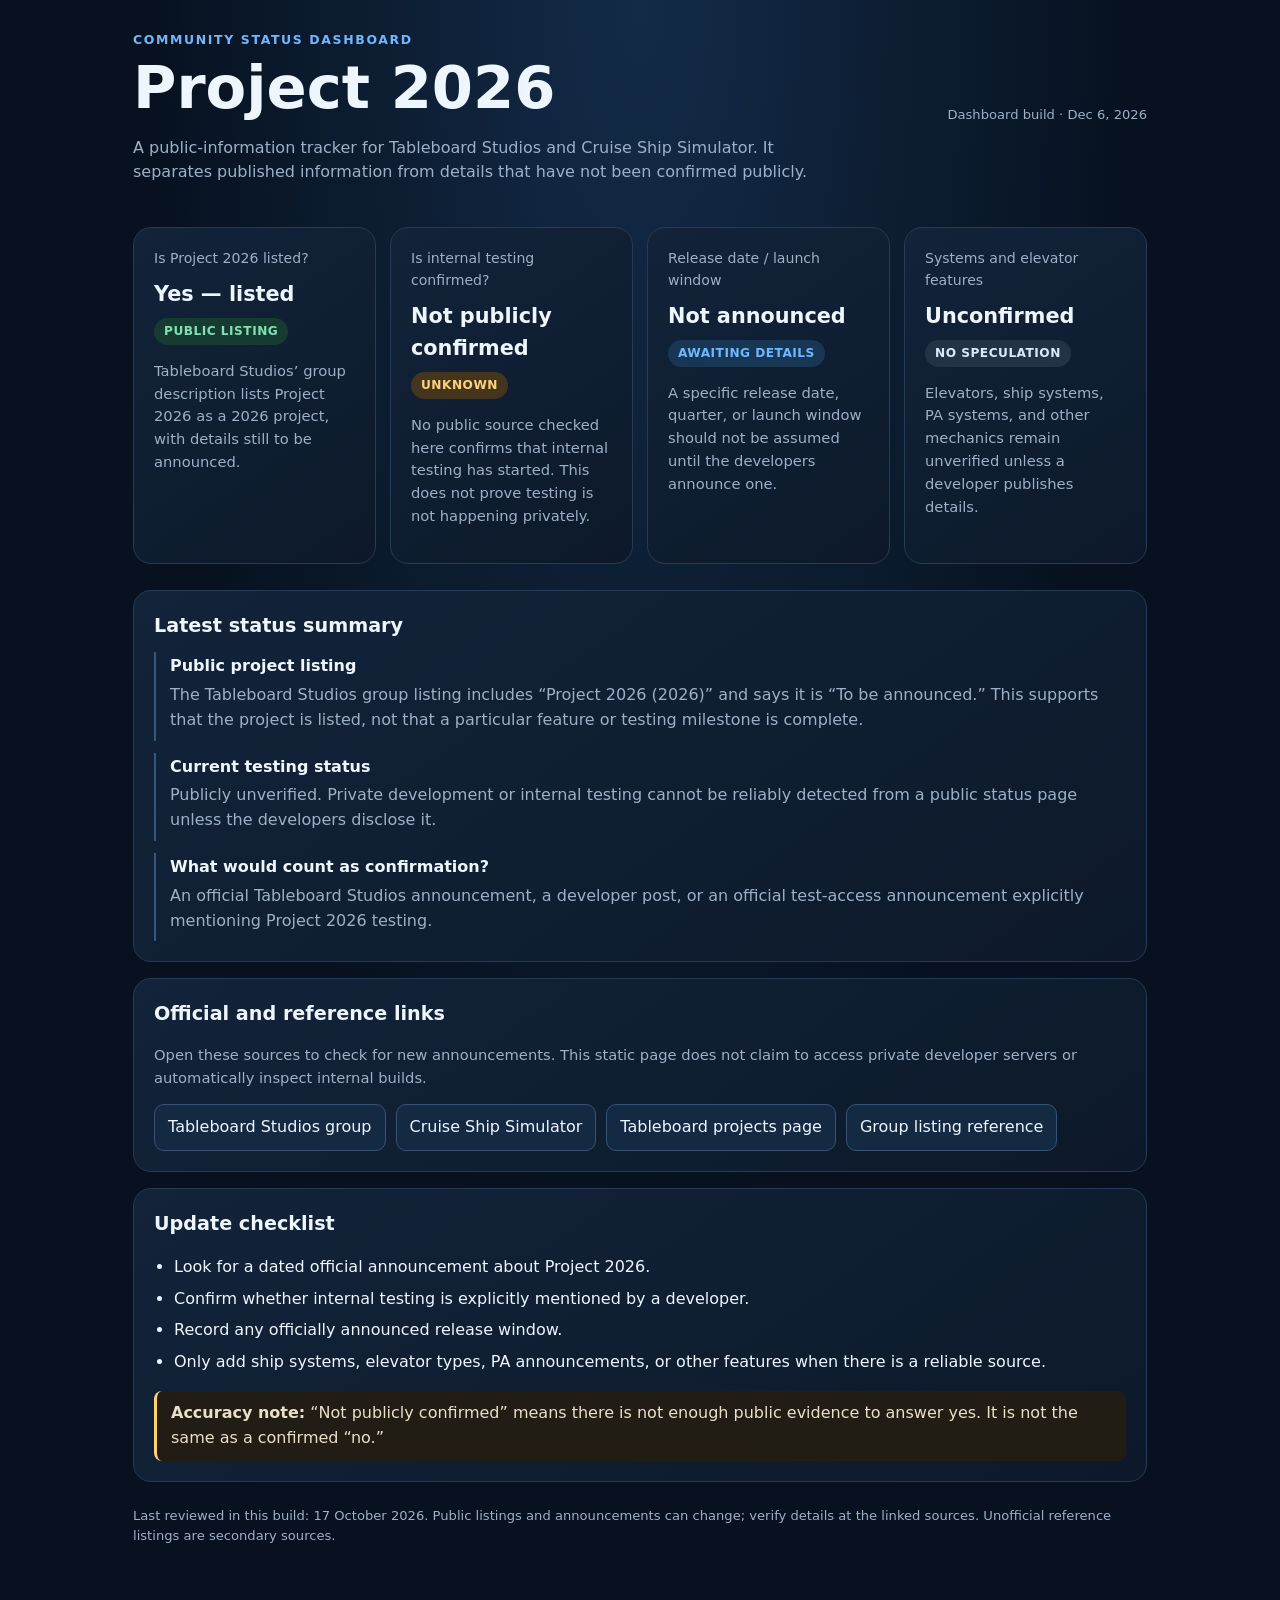
==== commit be32fa75: "Add Project 2026 public status dashboard" ====
--- a/index.html
+++ b/index.html
@@ -1,360 +1,34 @@
 <!doctype html>
 <html lang="en">
 <head>
-<meta charset="utf-8">
-<meta name="viewport" content="width=device-width,initial-scale=1">
+<meta charset="utf-8"><meta name="viewport" content="width=device-width,initial-scale=1">
 <meta name="theme-color" content="#07111f">
-<meta name="description" content="Independent research dashboard tracking public evidence about Project 2026 and Roblox Cruise Ship Simulator.">
-<title>Project 2026 | Cruise Ship Simulator Research Desk</title>
+<title>Project 2026 — Status Monitor</title>
 <style>
-:root{color-scheme:dark;--bg:#07111f;--panel:#102238;--panel2:#0b192a;--line:#29425e;--text:#eef6ff;--muted:#a9bdd2;--cyan:#53d9ff;--gold:#ffd166;--red:#ff9292;--green:#8be0b0}
-*{box-sizing:border-box}html{scroll-behavior:smooth}body{margin:0;background:radial-gradient(ellipse at 50% -10%,#183c5c 0,var(--bg) 56%);font:16px/1.6 system-ui,-apple-system,BlinkMacSystemFont,"Segoe UI",sans-serif;color:var(--text)}a{color:var(--cyan);overflow-wrap:anywhere}main{max-width:1120px;margin:auto;padding:22px 16px 52px}.top{display:flex;justify-content:space-between;align-items:center;gap:12px;flex-wrap:wrap}.eyebrow{font-size:.76rem;letter-spacing:.15em;text-transform:uppercase;color:var(--cyan);font-weight:850}.pill{border:1px solid var(--line);border-radius:999px;padding:6px 11px;color:var(--muted);font-size:.8rem}h1{font-size:clamp(2.5rem,8vw,5rem);line-height:.99;letter-spacing:-.055em;margin:28px 0 16px}h1 span{color:var(--cyan)}h2{font-size:1.12rem;margin:0 0 10px}h3{font-size:.98rem;margin:0 0 6px}.lead{max-width:780px;color:var(--muted);font-size:1.05rem}.card{background:linear-gradient(150deg,var(--panel),var(--panel2));border:1px solid var(--line);border-radius:18px;padding:19px;min-width:0}.hero{margin-top:24px;border-color:#4b6c87}.heroStatus{display:flex;align-items:flex-start;gap:14px;flex-wrap:wrap}.bigStatus{font-size:clamp(1.6rem,5vw,2.5rem);font-weight:900;letter-spacing:-.03em;color:var(--gold);line-height:1.15}.muted{color:var(--muted)}.small{font-size:.82rem;color:var(--muted)}.grid{display:grid;grid-template-columns:repeat(auto-fit,minmax(min(100%,235px),1fr));gap:13px;margin-top:14px}.status{font-size:1.05rem;font-weight:850;margin:5px 0 8px}.pending{color:var(--gold)}.confirmed{color:var(--green)}.no{color:var(--red)}.section{margin-top:26px}.sectionTitle{font-size:1.45rem;letter-spacing:-.025em;margin:0 0 12px}.kicker{color:var(--cyan);text-transform:uppercase;letter-spacing:.1em;font-size:.72rem;font-weight:850}.two{display:grid;grid-template-columns:repeat(auto-fit,minmax(min(100%,320px),1fr));gap:14px}.list{padding-left:20px;margin:8px 0}.list li{margin:7px 0}.notice{margin-top:14px;border:1px solid #806b34;background:#292516;color:#ffedbb;border-radius:14px;padding:15px}.info{border-left:3px solid var(--cyan);padding-left:13px}.timeline{display:grid;gap:13px}.event{border-left:2px solid var(--cyan);padding-left:14px}.event strong{display:block}.source{border:1px solid var(--line);border-radius:12px;padding:12px;margin-top:10px}.source p{margin:4px 0}.actions{display:flex;gap:8px;flex-wrap:wrap;margin-top:12px}button{font:inherit;font-weight:800;background:var(--cyan);color:#06111e;border:0;border-radius:10px;padding:10px 13px;cursor:pointer}button.secondary{background:transparent;color:var(--cyan);border:1px solid var(--cyan)}button:focus-visible,a:focus-visible,input:focus-visible{outline:3px solid var(--gold);outline-offset:3px}input{width:100%;background:#07111f;color:var(--text);border:1px solid var(--line);border-radius:9px;padding:11px;font:inherit}label{display:block;font-size:.88rem;margin:12px 0 6px}.tableWrap{overflow-x:auto}table{border-collapse:collapse;width:100%;min-width:540px}th,td{text-align:left;vertical-align:top;padding:11px;border-bottom:1px solid var(--line)}th{color:var(--cyan);font-size:.82rem}footer{border-top:1px solid var(--line);margin-top:30px;padding-top:18px;color:var(--muted);font-size:.84rem}.tag{display:inline-block;border:1px solid var(--line);border-radius:7px;padding:2px 7px;font-size:.75rem;color:var(--muted)}@media(prefers-reduced-motion:reduce){html{scroll-behavior:auto}}
+:root{color-scheme:dark;--bg:#07111f;--panel:#101d30;--line:#263b55;--text:#edf5ff;--muted:#9db0c8;--blue:#70b7ff;--amber:#ffd27a;--green:#80e0b1}
+*{box-sizing:border-box}body{margin:0;background:radial-gradient(ellipse at top,#132b48 0,#07111f 55%);color:var(--text);font:16px/1.55 system-ui,-apple-system,Segoe UI,sans-serif}
+main{max-width:1050px;margin:auto;padding:30px 18px 60px}.top{display:flex;justify-content:space-between;align-items:center;gap:16px;flex-wrap:wrap}.eyebrow{color:var(--blue);font-weight:700;letter-spacing:.13em;text-transform:uppercase;font-size:.78rem}h1{font-size:clamp(2rem,6vw,3.7rem);line-height:1.05;margin:.5rem 0}h2{font-size:1.2rem;margin:0 0 12px}.sub{color:var(--muted);max-width:720px}.stamp{font-size:.82rem;color:var(--muted)}.grid{display:grid;grid-template-columns:repeat(auto-fit,minmax(230px,1fr));gap:14px;margin:26px 0}.card,.section{background:linear-gradient(145deg,#12233a,#0d192a);border:1px solid var(--line);border-radius:18px;padding:20px}.label{color:var(--muted);font-size:.88rem}.value{font-size:1.3rem;font-weight:750;margin:8px 0}.tag{display:inline-flex;border-radius:999px;padding:4px 10px;font-size:.76rem;font-weight:800;letter-spacing:.04em;background:#243247;color:#d9e8fb}.tag.amber{background:#45351d;color:var(--amber)}.tag.green{background:#163c31;color:var(--green)}.tag.blue{background:#173754;color:var(--blue)}.desc{color:var(--muted);font-size:.92rem}.section{margin-top:16px}.timeline{display:grid;gap:12px}.item{border-left:2px solid #355879;padding:2px 0 4px 14px}.item strong{display:block}.item p{margin:4px 0;color:var(--muted)}a{color:#91caff}a:hover{color:white}.links{display:flex;gap:10px;flex-wrap:wrap;margin-top:14px}.links a,button{border:1px solid #365472;background:#142a43;color:var(--text);padding:10px 13px;border-radius:10px;text-decoration:none;font:inherit;cursor:pointer}.links a:hover,button:hover{background:#1d3b5c}.notice{border-left:3px solid var(--amber);padding:10px 14px;background:#211d15;border-radius:8px;color:#eadfc9}.footer{color:var(--muted);font-size:.82rem;margin-top:24px}ul{padding-left:20px}li{margin:7px 0}
 </style>
 </head>
 <body><main>
-<header>
-<div class="top"><div class="eyebrow">Independent public-source research</div><div class="pill">Dashboard date: October 17, 2026</div></div>
-<h1>PROJECT <span>2026</span><br>Research Desk</h1>
-<p class="lead">A detailed evidence tracker for the question: Are Tableboard Studios, associated with Roblox <em>Cruise Ship Simulator</em>, making a project called “Project 2026”? Are they testing it internally, and are they in final testing?</p>
-</header>
-
-<section class="card hero" aria-labelledby="verdictTitle">
-<div class="kicker">Current evidence-based verdict</div>
-<h2 id="verdictTitle">Can we confirm YES?</h2>
-<div class="heroStatus"><div class="bigStatus confirmed" id="mainVerdict">YES — LISTED</div><div class="muted" style="flex:1;min-width:220px">Publicly accessible listings reproducing the Tableboard Studios group description identify “Project 2026 (2026)” under current games and say “To be announced.” This supports YES that the title/project is publicly listed, but does not prove active development progress, internal testing, or a release date.</div></div>
-<div class="notice"><strong>Important distinction:</strong> YES means the project is listed in a public description. It does not confirm the screenshot’s claims about active internal testing, closed builds, final testing, or a 2026 launch. Those claims still need direct developer confirmation.</div>
-</section>
-
-<section class="grid" aria-label="Status overview">
-<article class="card"><div class="kicker">Question 1</div><h2>Is Project 2026 being developed?</h2><div class="status confirmed" id="projectStatus">YES — PUBLICLY LISTED</div><p class="muted">Tableboard Studios’ group description is reproduced in public group-directory listings; it names Project 2026 (2026) and says “To be announced.”</p></article>
-<article class="card"><div class="kicker">Question 2</div><h2>Is internal testing underway?</h2><div class="status pending">NOT PUBLICLY VERIFIED</div><p class="muted">Internal tests may be private; outsiders cannot confirm them without trustworthy evidence.</p></article>
-<article class="card"><div class="kicker">Question 3</div><h2>Is testing being finalized?</h2><div class="status pending">NOT PUBLICLY VERIFIED</div><p class="muted">No verified statement confirms a final testing stage or test completion.</p></article>
-<article class="card"><div class="kicker">Question 4</div><h2>Release date and launch window</h2><div class="status pending">TO BE ANNOUNCED</div><p class="muted">The public group-description listing gives no confirmed launch day or month. A 2026 label is not proof of a specific release window.</p></article>
-</section>
-
-
-<section class="section" id="evidence">
-<h2 class="sectionTitle">New evidence reviewed — public project listing</h2>
-<div class="card">
-<div class="kicker">Evidence supporting “YES — LISTED”</div>
-<h3>Tableboard Studios group description (reproduced by public group directories)</h3>
-<p>The public description shown by Rolimon’s for Tableboard Studios lists “Project 2026 (2026)” under “Current Games” and states “To be announced.” RobloxDB reproduces the same wording. This is meaningful evidence that the name/project has been publicly listed in the studio’s group-description text.</p>
-<p><strong>What this establishes:</strong> the project is publicly listed / announced as a title in the group description.</p>
-<p><strong>What this does not establish:</strong> whether development is currently active, whether any private/internal tests are happening, whether final QA is underway, which features are confirmed, or the exact release date.</p>
-<ul class="list">
-<li><a href="https://www.rolimons.com/group/4795028" target="_blank" rel="noopener noreferrer">Rolimon’s — Tableboard Studios group listing</a></li>
-<li><a href="https://robloxdb.com/creators/item/4658" target="_blank" rel="noopener noreferrer">RobloxDB — Tableboard Studios listing</a></li>
-<li><a href="https://www.roblox.com/communities/4795028/Tableboard-Studios#!/about" target="_blank" rel="noopener noreferrer">Roblox — Tableboard Studios official group page</a></li>
-<li><a href="https://www.roblox.com/games/17234598656/Cruise-Ship-Simulator" target="_blank" rel="noopener noreferrer">Roblox — Cruise Ship Simulator</a></li>
-</ul>
-<p class="small">Evidence checked: October 17, 2026. Directory mirrors are secondary sources; the official Roblox group page is the preferred place to verify the current description.</p>
+<header class="top"><div><div class="eyebrow">Community status dashboard</div><h1>Project 2026</h1><p class="sub">A public-information tracker for Tableboard Studios and Cruise Ship Simulator. It separates published information from details that have not been confirmed publicly.</p></div><div class="stamp">Dashboard build · <span id="today"></span></div></header>
+<div class="grid">
+<article class="card"><div class="label">Is Project 2026 listed?</div><div class="value">Yes — listed</div><span class="tag green">PUBLIC LISTING</span><p class="desc">Tableboard Studios’ group description lists Project 2026 as a 2026 project, with details still to be announced.</p></article>
+<article class="card"><div class="label">Is internal testing confirmed?</div><div class="value">Not publicly confirmed</div><span class="tag amber">UNKNOWN</span><p class="desc">No public source checked here confirms that internal testing has started. This does not prove testing is not happening privately.</p></article>
+<article class="card"><div class="label">Release date / launch window</div><div class="value">Not announced</div><span class="tag blue">AWAITING DETAILS</span><p class="desc">A specific release date, quarter, or launch window should not be assumed until the developers announce one.</p></article>
+<article class="card"><div class="label">Systems and elevator features</div><div class="value">Unconfirmed</div><span class="tag">NO SPECULATION</span><p class="desc">Elevators, ship systems, PA systems, and other mechanics remain unverified unless a developer publishes details.</p></article>
 </div>
-</section>
-<section class="section" id="details">
-<h2 class="sectionTitle">Detailed status report</h2>
-<div class="two">
-<article class="card"><h2>What can be said right now?</h2><ul class="list"><li>The question is being tracked as an independent fan research project.</li><li>Public group-directory listings reproduce the Tableboard Studios description naming “Project 2026 (2026)” with the note “To be announced”; this supports the project being publicly listed.</li><li>The status of private developer work, internal builds, and internal QA is unknown from public evidence recorded here.</li><li>Only dated, attributable evidence should change the verdict.</li></ul></article>
-<article class="card"><h2>What cannot responsibly be claimed?</h2><ul class="list"><li>That the project is in active production, internal testing, or final testing without a direct source confirming those specific stages.</li><li>That a private test is happening or almost finished.</li><li>A release month, feature count, progress percentage, ship list, or launch date without evidence.</li><li>That the absence of a public post proves the project does not exist.</li></ul></article>
-</div>
-</section>
-
-<section class="section">
-<h2 class="sectionTitle">Feature watchlist — ideas to verify, not confirmed features</h2>
-<p class="muted">The following are research topics only. They must not be treated as promised Project 2026 features unless an official source confirms them.</p>
-<div class="grid">
-<article class="card"><h3>Ships and fleet</h3><p class="muted">Potential ship additions, exterior/interior updates, ship selection, docking, and vessel handling.</p><span class="tag">Unverified idea</span></article>
-<article class="card"><h3>Navigation and ocean</h3><p class="muted">Potential steering, waves, weather effects, route systems, port approaches, and tugboat mechanics.</p><span class="tag">Unverified idea</span></article>
-<article class="card"><h3>Safety and announcements</h3><p class="muted">Potential muster drill, PA announcements, alarms, passenger guidance, and emergency procedures.</p><span class="tag">Unverified idea</span></article>
-<article class="card"><h3>Environment and lighting</h3><p class="muted">Potential day/night cycle, lighting improvements, rain, clouds, storms, and visual effects.</p><span class="tag">Unverified idea</span></article>
-<article class="card"><h3>Performance and UI</h3><p class="muted">Potential mobile optimization, interface improvements, loading stability, and quality-of-life changes.</p><span class="tag">Unverified idea</span></article>
-<article class="card"><h3>Multiplayer and roles</h3><p class="muted">Potential crew roles, passenger interactions, progression, and multiplayer systems.</p><span class="tag">Unverified idea</span></article>
-</div>
-</section>
-
-<section class="section">
-<h2 class="sectionTitle">Testing-stage tracker</h2>
-<div class="card tableWrap"><table><thead><tr><th>Stage</th><th>What would count as evidence?</th><th>Current record</th></tr></thead><tbody>
-<tr><td>Project publicly listed</td><td>Public Tableboard Studios group-description listing naming Project 2026 (2026), “To be announced.”</td><td class="confirmed">YES — LISTED</td></tr>
-<tr><td>Active development</td><td>Direct developer statement or credible public development demonstration.</td><td class="pending">Not verified</td></tr>
-<tr><td>Internal testing</td><td>Developer-confirmed test information; private activity cannot be inferred.</td><td class="pending">Not publicly verified</td></tr>
-<tr><td>Final testing / release candidate</td><td>Explicit statement that final testing or release-candidate checks are underway.</td><td class="pending">Not publicly verified</td></tr>
-<tr><td>Release / launch</td><td>Official release announcement or published update with a date.</td><td class="pending">Not verified</td></tr>
-</tbody></table></div>
-</section>
-
-<section class="section">
-<h2 class="sectionTitle">Evidence log and source entry</h2>
-<div class="card">
-<p class="muted">Use this form to create a local research note. It does not independently verify a claim and does not automatically save data to GitHub. Do not mark a claim confirmed unless the source directly supports it.</p>
-<label for="claim">Claim being checked</label>
-<input id="claim" value="Tableboard Studios is developing Project 2026">
-<label for="sourceUrl">Direct source URL</label>
-<input id="sourceUrl" type="url" placeholder="https://official-source.example/post">
-<label for="sourceDate">Source publication date</label>
-<input id="sourceDate" type="date">
-<label for="sourceType">Source type</label>
-<select id="sourceType" style="width:100%;background:#07111f;color:#eef6ff;border:1px solid #29425e;border-radius:9px;padding:11px;font:inherit"><option>Official developer announcement</option><option>Verified developer social post</option><option>Roblox experience update / description</option><option>Community post (needs corroboration)</option><option>Other / not yet assessed</option></select>
-<label for="notes">Evidence notes (what exactly does it say?)</label>
-<input id="notes" placeholder="Quote or summarize the relevant statement">
-<div class="actions"><button id="addEvidence">Add note to on-page log</button><button id="clearForm" class="secondary">Clear form</button></div>
-<p id="formMessage" class="small" aria-live="polite">No new source has been added in this session.</p>
-<div id="evidenceLog" class="timeline" style="margin-top:15px"><div class="event"><strong>October 17, 2026 — Baseline record</strong><span class="muted">Public directories reproduce a Tableboard Studios group-description listing for Project 2026 (2026), “To be announced.” Internal-testing and final-testing claims remain unverified.</span></div></div>
-</div>
-</section>
-
-<section class="section">
-<h2 class="sectionTitle">Public research links</h2>
-<div class="two">
-<article class="card"><h2>Roblox search</h2><p class="muted">Look for the experience and any update text or developer-linked announcement.</p><p><a href="https://www.roblox.com/search/experiences?keyword=Cruise%20Ship%20Simulator" target="_blank" rel="noopener noreferrer">Search Roblox experiences</a></p></article>
-<article class="card"><h2>Web search</h2><p class="muted">Search for the exact project name and the studio name; inspect original sources rather than snippets alone.</p><p><a href="https://www.google.com/search?q=%22Tableboard+Studios%22+%22Project+2026%22" target="_blank" rel="noopener noreferrer">Search exact phrase</a></p></article>
-<article class="card"><h2>Broader web search</h2><p class="muted">Use alternate wording and check dates to avoid confusing unrelated projects.</p><p><a href="https://www.google.com/search?q=Roblox+Cruise+Ship+Simulator+Tableboard+Studios+updates" target="_blank" rel="noopener noreferrer">Search game updates</a></p></article>
-<article class="card"><h2>Repository</h2><p class="muted">This dashboard is a community-made research page, not a developer source.</p><p><a href="https://github.com/Zephplays134/Elevator202" target="_blank" rel="noopener noreferrer">Open Elevator202 on GitHub</a></p></article>
-</div>
-</section>
-
-<section class="section">
-<h2 class="sectionTitle">Research tools</h2>
-<div class="card"><p class="muted">Open a fresh search or copy the current evidence-based status. Search results must still be checked manually; this static page does not run continuous monitoring.</p><div class="actions"><button id="searchBtn">Search latest public updates</button><button id="copyBtn" class="secondary">Copy status summary</button><button id="printBtn" class="secondary">Print / save as PDF</button></div><p id="toolMessage" class="small" aria-live="polite"></p></div>
-</section>
-
-<footer><strong>Transparency and limitations</strong><br>Independent fan research. Not affiliated with, endorsed by, or speaking for Tableboard Studios or Roblox. “Unconfirmed” is not equivalent to “No.” Internal testing is private unless publicly disclosed. This website does not access private developer systems, inspect unpublished builds, or automatically monitor social platforms. The source form is temporary browser-page state and is not persisted to GitHub. Always check original sources, author identity, and publication date.</footer>
-</main>
-<script>
-const byId=id=>document.getElementById(id);
-byId('addEvidence').addEventListener('click',()=>{
- const claim=byId('claim').value.trim(),url=byId('sourceUrl').value.trim(),date=byId('sourceDate').value,kind=byId('sourceType').value,notes=byId('notes').value.trim();
- if(!claim||!url||!/^https?:\/\//i.test(url)){byId('formMessage').textContent='Enter a claim and a valid http:// or https:// source URL.';return}
- const item=document.createElement('div');item.className='event';
- const title=document.createElement('strong');title.textContent=(date||'Date not supplied')+' — '+claim;
- const detail=document.createElement('span');detail.className='muted';detail.textContent=kind+' · '+(notes||'No evidence notes supplied')+' · Source: '+url;
- item.append(title,detail);byId('evidenceLog').prepend(item);byId('formMessage').textContent='Research note added to this page only. It is not independently verified and will disappear when the page is reloaded.'; 
-});
-byId('clearForm').addEventListener('click',()=>{byId('sourceUrl').value='';byId('sourceDate').value='';byId('notes').value='';byId('formMessage').textContent='Form cleared.'});
-byId('searchBtn').addEventListener('click',()=>window.open('https://www.google.com/search?q='+encodeURIComponent('"Tableboard Studios" "Cruise Ship Simulator" "Project 2026" latest'),'_blank','noopener,noreferrer'));
-byId('copyBtn').addEventListener('click',async()=>{const text='Project 2026 verdict: YES — PUBLICLY LISTED in public directory copies of the Tableboard Studios group description. Internal testing: NOT PUBLICLY VERIFIED. Final testing: NOT PUBLICLY VERIFIED. The public listing does not confirm private testing or a release date.';try{await navigator.clipboard.writeText(text);byId('toolMessage').textContent='Status summary copied.'}catch(e){byId('toolMessage').textContent=text}});
-byId('printBtn').addEventListener('click',()=>window.print());
-</script>
-
-<section class="panel" id="expanded-evidence-audit" style="margin:24px auto;max-width:1100px;padding:24px;border:1px solid #36516d;border-radius:18px;background:#0c1726;color:#eaf2ff">
-  <p style="color:#8bd5ff;text-transform:uppercase;letter-spacing:.12em;font-size:.78rem;font-weight:800">Expanded research add-on · October 17, 2026</p>
-  <h2 style="margin:.3rem 0 1rem;font-size:clamp(1.5rem,4vw,2.2rem)">Claim-by-claim Project 2026 evidence audit</h2>
-  <p style="line-height:1.7">Public group-directory listings reproduce the Tableboard Studios group description naming “Project 2026 (2026)” and stating “To be announced.” This supports YES that the project is publicly listed. The supplied Gemini screenshot additionally claims active internal testing, closed builds, final testing, and a 2026 rollout; those details are not independently verified by the screenshot itself and require direct developer evidence.</p>
-  <div style="display:grid;grid-template-columns:repeat(auto-fit,minmax(210px,1fr));gap:12px;margin:20px 0">
-    <article style="padding:16px;background:#111f31;border-radius:12px"><div style="font-size:.75rem;color:#9fb6d1">PROJECT LISTING</div><strong style="display:block;margin:8px 0;color:#8be0b0">YES — LISTED</strong><p style="margin:0;line-height:1.5">Public group-directory listings reproduce the studio description naming Project 2026 (2026), marked “To be announced.”</article>
-    <article style="padding:16px;background:#111f31;border-radius:12px"><div style="font-size:.75rem;color:#9fb6d1">INTERNAL TESTING</div><strong style="display:block;margin:8px 0;color:#ffd479">NOT PUBLICLY VERIFIED</strong><p style="margin:0;line-height:1.5">Private testing cannot be inferred from a confident AI answer or from silence.</p></article>
-    <article style="padding:16px;background:#111f31;border-radius:12px"><div style="font-size:.75rem;color:#9fb6d1">FINALIZING TESTS</div><strong style="display:block;margin:8px 0;color:#ffd479">NOT PUBLICLY VERIFIED</strong><p style="margin:0;line-height:1.5">No verifiable test milestone, developer statement, or release note is recorded in this audit.</p></article>
-    <article style="padding:16px;background:#111f31;border-radius:12px"><div style="font-size:.75rem;color:#9fb6d1">2026 RELEASE</div><strong style="display:block;margin:8px 0;color:#ffd479">UNCONFIRMED</strong><p style="margin:0;line-height:1.5">A year mentioned in an AI response is not an official release window.</p></article>
-  </div>
-  <h3 style="margin-top:24px">What the screenshot claims—and what would verify it</h3>
-  <div style="overflow-x:auto"><table style="width:100%;border-collapse:collapse;min-width:600px">
-    <thead><tr><th style="text-align:left;padding:10px;border-bottom:1px solid #36516d">Screenshot claim</th><th style="text-align:left;padding:10px;border-bottom:1px solid #36516d">Evidence needed</th><th style="text-align:left;padding:10px;border-bottom:1px solid #36516d">Audit status</th></tr></thead>
-    <tbody>
-      <tr><td style="padding:10px;border-bottom:1px solid #24364b">“Actively developing Project 2026”</td><td style="padding:10px;border-bottom:1px solid #24364b">Official Tableboard Studios announcement or verified developer post naming the project</td><td style="padding:10px;border-bottom:1px solid #24364b">Unverified</td></tr>
-      <tr><td style="padding:10px;border-bottom:1px solid #24364b">“Active internal testing and closed pre-release builds”</td><td style="padding:10px;border-bottom:1px solid #24364b">Developer-confirmed testing update or authentic test announcement</td><td style="padding:10px;border-bottom:1px solid #24364b">Not publicly verified</td></tr>
-      <tr><td style="padding:10px;border-bottom:1px solid #24364b">“Finalizing testing before public beta”</td><td style="padding:10px;border-bottom:1px solid #24364b">Explicit developer statement that testing is in its final stage</td><td style="padding:10px;border-bottom:1px solid #24364b">Not publicly verified</td></tr>
-      <tr><td style="padding:10px;border-bottom:1px solid #24364b">“Full/open rollout in 2026”</td><td style="padding:10px;border-bottom:1px solid #24364b">Official dated release window or launch announcement</td><td style="padding:10px;border-bottom:1px solid #24364b">Unconfirmed</td></tr>
-      <tr><td style="padding:10px">Ships, expanded maps, modernized systems, new maritime features</td><td style="padding:10px">Feature list, official screenshots, developer notes, or public test footage with provenance</td><td style="padding:10px">Ideas/claims require verification</td></tr>
-    </tbody>
-  </table></div>
-  <h3 style="margin-top:24px">Public source-check shortcuts</h3>
-  <p style="line-height:1.7">Open the sources below and look for posts from the studio or named developers. Search results, fan speculation, reposts, and AI summaries are useful discovery leads, but do not independently establish the status.</p>
-  <ul style="line-height:2">
-    <li><a style="color:#8bd5ff" href="https://www.roblox.com/search/communities?keyword=Tableboard%20Studios" target="_blank" rel="noopener noreferrer">Roblox community search: Tableboard Studios</a></li>
-    <li><a style="color:#8bd5ff" href="https://www.roblox.com/search/experiences?keyword=Cruise%20Ship%20Simulator" target="_blank" rel="noopener noreferrer">Roblox experience search: Cruise Ship Simulator</a></li>
-    <li><a style="color:#8bd5ff" href="https://www.google.com/search?q=%22Tableboard+Studios%22+%22Project+2026%22" target="_blank" rel="noopener noreferrer">Search exact phrase: Tableboard Studios “Project 2026”</a></li>
-    <li><a style="color:#8bd5ff" href="https://www.google.com/search?q=site%3Aroblox.com%2Fgroups+Tableboard+Studios+Cruise+Ship+Simulator" target="_blank" rel="noopener noreferrer">Search Roblox group pages and studio references</a></li>
-    <li><a style="color:#8bd5ff" href="https://github.com/Zephplays134/Elevator202" target="_blank" rel="noopener noreferrer">This dashboard's GitHub repository</a></li>
-  </ul>
-  <h3 style="margin-top:24px">Add a source to the research log</h3>
-  <form id="project2026SourceForm" style="display:grid;gap:12px">
-    <label>Claim being checked<input id="p26Claim" required placeholder="e.g. developer confirms internal testing" style="display:block;box-sizing:border-box;width:100%;margin-top:6px;padding:12px;border-radius:8px;border:1px solid #36516d;background:#07111f;color:#eaf2ff"></label>
-    <label>Direct source URL<input id="p26Url" type="url" required placeholder="https://..." style="display:block;box-sizing:border-box;width:100%;margin-top:6px;padding:12px;border-radius:8px;border:1px solid #36516d;background:#07111f;color:#eaf2ff"></label>
-    <label>Source type<select id="p26Type" style="display:block;width:100%;margin-top:6px;padding:12px;border-radius:8px;border:1px solid #36516d;background:#07111f;color:#eaf2ff"><option>Official studio / developer post</option><option>Roblox game or group page</option><option>Developer video or livestream</option><option>Community repost / fan discussion</option><option>AI answer / search summary</option><option>Other</option></select></label>
-    <label>Notes<textarea id="p26Notes" rows="3" placeholder="Quote briefly, include date, and explain why the source is authentic." style="display:block;box-sizing:border-box;width:100%;margin-top:6px;padding:12px;border-radius:8px;border:1px solid #36516d;background:#07111f;color:#eaf2ff"></textarea></label>
-    <button type="submit" style="padding:12px 16px;border:0;border-radius:9px;background:#8bd5ff;color:#07111f;font-weight:800">Add source to this page's log</button>
-  </form>
-  <p id="p26FormMessage" role="status" style="line-height:1.6"></p>
-  <div id="p26SourceLog" style="display:grid;gap:10px"></div>
-  <p style="font-size:.88rem;color:#a8bad0;line-height:1.6;margin-top:20px">Transparency note: source entries are held only in this open page session; they are not sent to GitHub, uploaded, or saved after the page is reloaded. This is an independent research tracker, not an official Tableboard Studios page. “Unverified” means evidence is insufficient here—not proof that the project does not exist.</p>
-</section>
-<script>
-(function(){
-  const form=document.getElementById('project2026SourceForm');
-  if(!form)return;
-  const log=document.getElementById('p26SourceLog');
-  form.addEventListener('submit',function(event){
-    event.preventDefault();
-    const claim=document.getElementById('p26Claim').value.trim();
-    const url=document.getElementById('p26Url').value.trim();
-    const type=document.getElementById('p26Type').value;
-    const notes=document.getElementById('p26Notes').value.trim();
-    try { const parsed=new URL(url); if(!['http:','https:'].includes(parsed.protocol)) throw new Error('invalid'); }
-    catch(e){ document.getElementById('p26FormMessage').textContent='Enter a valid http or https source URL.'; return; }
-    const card=document.createElement('article');
-    card.style.cssText='padding:14px;border:1px solid #36516d;border-radius:10px;background:#111f31;line-height:1.6';
-    const heading=document.createElement('strong'); heading.textContent=claim; card.appendChild(heading);
-    const meta=document.createElement('p'); meta.style.margin='6px 0'; meta.textContent=type+' · Added '+new Date().toLocaleString(); card.appendChild(meta);
-    const link=document.createElement('a'); link.href=url; link.target='_blank'; link.rel='noopener noreferrer'; link.textContent=url; link.style.color='#8bd5ff'; card.appendChild(link);
-    if(notes){const p=document.createElement('p');p.textContent=notes;card.appendChild(p);}
-    const status=document.createElement('p');status.style.color='#ffd479';status.textContent='Review needed: this entry has not been independently verified.';card.appendChild(status);
-    log.prepend(card);
-    document.getElementById('p26FormMessage').textContent='Source added to the temporary page log. It has not been saved to GitHub.';
-    form.reset();
-  });
-})();
-</script>
-
-
-<!-- Detailed user-requested evidence add-on: Project 2026 public listing and testing claims -->
-<section id="october-2026-deep-dive" style="max-width:1100px;margin:28px auto;padding:clamp(16px,4vw,28px);border:1px solid #36516d;border-radius:18px;background:#0b1726;color:#eef6ff">
-  <p style="color:#53d9ff;font-weight:800;letter-spacing:.12em;text-transform:uppercase;font-size:.76rem">Expanded status file · Updated October 17, 2026</p>
-  <h2 style="font-size:clamp(1.6rem,5vw,2.4rem);line-height:1.15;margin:.3rem 0 1rem">Project 2026: detailed answer and testing audit</h2>
-  <p style="line-height:1.75">The strongest supportable answer is <strong style="color:#8be0b0">YES — Project 2026 is publicly listed</strong>: public group-directory pages reproduce the Tableboard Studios description with the entry “Project 2026 (2026)” and “To be announced.” This supports that the title has been listed in the studio's public group-description text. It does not, by itself, establish the current development phase.</p>
-  <div style="padding:15px;border:1px solid #806b34;background:#292516;border-radius:12px;line-height:1.7;margin:16px 0"><strong style="color:#ffedbb">Internal testing answer:</strong> <strong>NOT PUBLICLY VERIFIED.</strong> The supplied Gemini screenshot states that internal testing and closed pre-release builds are underway, but a screenshot of an AI-generated answer is not direct confirmation from Tableboard Studios. I cannot responsibly turn that claim into a factual “YES” without a verifiable developer statement or authentic source.</div>
-  <div style="display:grid;grid-template-columns:repeat(auto-fit,minmax(min(100%,220px),1fr));gap:12px;margin:16px 0">
-    <article style="background:#102238;border:1px solid #29425e;border-radius:12px;padding:15px"><div style="font-size:.75rem;color:#a9bdd2">PROJECT LISTED?</div><strong style="display:block;color:#8be0b0;font-size:1.15rem;margin:8px 0">YES — LISTED</strong><p style="margin:0;line-height:1.55">Public directory copies list Project 2026 (2026), with its details “To be announced.”</p></article>
-    <article style="background:#102238;border:1px solid #29425e;border-radius:12px;padding:15px"><div style="font-size:.75rem;color:#a9bdd2">INTERNAL TESTING?</div><strong style="display:block;color:#ffd166;font-size:1.05rem;margin:8px 0">NOT VERIFIED</strong><p style="margin:0;line-height:1.55">The screenshot claims this, but no independent official confirmation is recorded here.</p></article>
-    <article style="background:#102238;border:1px solid #29425e;border-radius:12px;padding:15px"><div style="font-size:.75rem;color:#a9bdd2">FINAL TESTING?</div><strong style="display:block;color:#ffd166;font-size:1.05rem;margin:8px 0">NOT VERIFIED</strong><p style="margin:0;line-height:1.55">No reliable public source found in this review says testing is nearly complete.</p></article>
-    <article style="background:#102238;border:1px solid #29425e;border-radius:12px;padding:15px"><div style="font-size:.75rem;color:#a9bdd2">RELEASE DATE?</div><strong style="display:block;color:#ffd166;font-size:1.05rem;margin:8px 0">TO BE ANNOUNCED</strong><p style="margin:0;line-height:1.55">Do not infer a launch month or exact date from the project name/year alone.</p></article>
-  </div>
-  <h3 style="margin-top:24px">What the public evidence tells us</h3>
-  <ul style="line-height:1.8;padding-left:22px">
-    <li><strong>Project name:</strong> “Project 2026 (2026)” appears in public directory reproductions of the Tableboard Studios group description.</li>
-    <li><strong>Announcement wording:</strong> the reproduced description says “To be announced,” which indicates that further details are not provided in that listing.</li>
-    <li><strong>Related game:</strong> Roblox's Cruise Ship Simulator page identifies Tableboard Studios as the creator and describes Cruise Ship Simulator as a work in progress / beta experience. That does not confirm Project 2026's internal status.</li>
-    <li><strong>Internal builds:</strong> closed builds and private test sessions are not visible to the public unless the developers disclose them.</li>
-    <li><strong>Testing finalization:</strong> “final testing,” “release candidate,” “feature complete,” and “launch-ready” are different milestones. No one should treat them as confirmed without a source that says so.</li>
-  </ul>
-  <h3 style="margin-top:24px">Screenshot claim audit</h3>
-  <div style="overflow-x:auto"><table style="border-collapse:collapse;width:100%;min-width:580px;line-height:1.6">
-    <thead><tr><th style="text-align:left;padding:10px;border-bottom:1px solid #36516d">Claim shown in screenshot</th><th style="text-align:left;padding:10px;border-bottom:1px solid #36516d">Assessment</th><th style="text-align:left;padding:10px;border-bottom:1px solid #36516d">What would confirm it</th></tr></thead>
-    <tbody>
-      <tr><td style="padding:10px;border-bottom:1px solid #24364b">“Actively developing Project 2026”</td><td style="padding:10px;border-bottom:1px solid #24364b">Public title listing supports that the project is listed; current active work is not independently established by that listing.</td><td style="padding:10px;border-bottom:1px solid #24364b">A dated, attributable studio/developer announcement or development update.</td></tr>
-      <tr><td style="padding:10px;border-bottom:1px solid #24364b">“Active internal testing and closed pre-release builds”</td><td style="padding:10px;border-bottom:1px solid #24364b">Not publicly verified. The AI screenshot is a lead to check, not proof.</td><td style="padding:10px;border-bottom:1px solid #24364b">Direct confirmation from an official studio channel or verified developer.</td></tr>
-      <tr><td style="padding:10px;border-bottom:1px solid #24364b">“Finalizing testing before public beta”</td><td style="padding:10px;border-bottom:1px solid #24364b">Not publicly verified.</td><td style="padding:10px;border-bottom:1px solid #24364b">An explicit statement about final QA, a release candidate, or a public beta schedule.</td></tr>
-      <tr><td style="padding:10px;border-bottom:1px solid #24364b">“Full/open rollout in 2026”</td><td style="padding:10px;border-bottom:1px solid #24364b">Not confirmed by the public listing alone.</td><td style="padding:10px;border-bottom:1px solid #24364b">An official release window or dated launch announcement.</td></tr>
-      <tr><td style="padding:10px">Specific ships, safety systems, weather, map areas, or new mechanics</td><td style="padding:10px">Feature claims remain unverified unless individually announced.</td><td style="padding:10px">Official feature notes, studio posts, or authenticated demonstrations.</td></tr>
-    </tbody>
-  </table></div>
-  <h3 style="margin-top:24px">Sources to check directly</h3>
-  <ul style="line-height:2">
-    <li><a style="color:#53d9ff" href="https://www.roblox.com/communities/4795028/Tableboard-Studios#!/about" target="_blank" rel="noopener noreferrer">Official Roblox — Tableboard Studios community</a></li>
-    <li><a style="color:#53d9ff" href="https://www.roblox.com/games/17234598656/Cruise-Ship-Simulator" target="_blank" rel="noopener noreferrer">Official Roblox — Cruise Ship Simulator</a></li>
-    <li><a style="color:#53d9ff" href="https://www.rolimons.com/group/4795028" target="_blank" rel="noopener noreferrer">Rolimon's — public group listing reproducing the description</a></li>
-    <li><a style="color:#53d9ff" href="https://robloxdb.com/creators/item/4658" target="_blank" rel="noopener noreferrer">RobloxDB — public creator listing reproducing the description</a></li>
-    <li><a style="color:#53d9ff" href="https://www.google.com/search?q=%22Tableboard+Studios%22+%22Project+2026%22" target="_blank" rel="noopener noreferrer">Search the exact studio and project names</a></li>
-    <li><a style="color:#53d9ff" href="https://github.com/Zephplays134/Elevator202" target="_blank" rel="noopener noreferrer">Elevator202 research dashboard repository</a></li>
-  </ul>
-  <p style="font-size:.86rem;color:#a9bdd2;line-height:1.7;margin-top:22px">Research rule: keep “project publicly listed,” “active development,” “internal testing,” “final testing,” and “release date” as separate questions. A “yes” to one does not automatically answer the others. This is an independent fan-made research page, not an official Tableboard Studios announcement, and it cannot access private builds or developer systems.</p>
-</section>
-
-
-<section id="official-community-cross-check" style="max-width:1100px;margin:28px auto;padding:clamp(16px,4vw,28px);border:1px solid #36516d;border-radius:18px;background:#0b1726;color:#eef6ff">
-  <p style="color:#53d9ff;font-weight:800;letter-spacing:.12em;text-transform:uppercase;font-size:.76rem">Community source cross-check · October 17, 2026</p>
-  <h2 style="font-size:clamp(1.6rem,5vw,2.3rem);line-height:1.15;margin:.3rem 0 1rem">Official Tableboard Studios links and internal-testing claim</h2>
-  <p style="line-height:1.75">The primary places to check are the two Roblox communities supplied for this research. Their pages may require JavaScript or login to show the latest About text. A community link alone does not confirm a private test session, final QA, or a release date.</p>
-  <div style="display:grid;grid-template-columns:repeat(auto-fit,minmax(min(100%,260px),1fr));gap:12px;margin:16px 0">
-    <article style="padding:16px;background:#102238;border:1px solid #29425e;border-radius:12px">
-      <div style="color:#a9bdd2;font-size:.75rem">PRIMARY COMMUNITY SOURCE</div>
-      <h3 style="margin:8px 0">Tableboard Studios</h3>
-      <p style="line-height:1.6">Open the studio community and check its current About description, linked experiences, and official announcements.</p>
-      <a style="color:#53d9ff" href="https://www.roblox.com/communities/4795028/Tableboard-Studios#!/about" target="_blank" rel="noopener noreferrer">Open Tableboard Studios on Roblox</a>
-    </article>
-    <article style="padding:16px;background:#102238;border:1px solid #29425e;border-radius:12px">
-      <div style="color:#a9bdd2;font-size:.75rem">ADDITIONAL COMMUNITY SOURCE</div>
-      <h3 style="margin:8px 0">Tableboard Studios Development</h3>
-      <p style="line-height:1.6">Check this development community for project descriptions, update posts, or testing announcements. Do not assume the group is official solely from its name; verify its relationship to the main studio.</p>
-      <a style="color:#53d9ff" href="https://www.roblox.com/communities/7714371/Tableboard-Studios-Development#!/about" target="_blank" rel="noopener noreferrer">Open Tableboard Studios Development on Roblox</a>
-    </article>
-  </div>
-  <div style="padding:15px;border:1px solid #806b34;background:#292516;border-radius:12px;line-height:1.7;margin:16px 0">
-    <strong style="color:#ffedbb">Internal testing — requested YES/NO result:</strong><br>
-    <strong>Screenshot claim: YES.</strong> The provided Gemini screenshot asserts that internal testing and closed pre-release builds are underway.<br>
-    <strong>Independent verification: NOT CONFIRMED.</strong> That screenshot is an AI answer, not direct proof from the developers. This dashboard therefore records the claim without presenting it as established fact. The honest public-evidence answer remains “not publicly verified” until a direct developer source supports it.
-  </div>
-  <h3 style="margin-top:24px">Expanded testing-stage checklist</h3>
-  <div style="overflow-x:auto"><table style="width:100%;border-collapse:collapse;min-width:600px;line-height:1.6">
-    <thead><tr><th style="text-align:left;padding:10px;border-bottom:1px solid #36516d">Stage / question</th><th style="text-align:left;padding:10px;border-bottom:1px solid #36516d">Current assessment</th><th style="text-align:left;padding:10px;border-bottom:1px solid #36516d">Evidence needed to confirm YES</th></tr></thead>
-    <tbody>
-      <tr><td style="padding:10px;border-bottom:1px solid #24364b">Project 2026 appears in a public group-description listing</td><td style="padding:10px;border-bottom:1px solid #24364b;color:#8be0b0">YES — publicly listed in directory copies</td><td style="padding:10px;border-bottom:1px solid #24364b">Verify the latest text on the official Roblox community page.</td></tr>
-      <tr><td style="padding:10px;border-bottom:1px solid #24364b">Active development right now</td><td style="padding:10px;border-bottom:1px solid #24364b;color:#ffd166">Not independently verified</td><td style="padding:10px;border-bottom:1px solid #24364b">A recent official developer update or attributable development demo.</td></tr>
-      <tr><td style="padding:10px;border-bottom:1px solid #24364b">Internal/closed testing</td><td style="padding:10px;border-bottom:1px solid #24364b;color:#ffd166">Claimed in screenshot; not confirmed independently</td><td style="padding:10px;border-bottom:1px solid #24364b">A direct statement by the studio or a verified developer.</td></tr>
-      <tr><td style="padding:10px;border-bottom:1px solid #24364b">Testing almost finished</td><td style="padding:10px;border-bottom:1px solid #24364b;color:#ffd166">Not verified</td><td style="padding:10px;border-bottom:1px solid #24364b">An explicit final-testing, release-candidate, or QA-completion announcement.</td></tr>
-      <tr><td style="padding:10px;border-bottom:1px solid #24364b">Public beta / open release</td><td style="padding:10px;border-bottom:1px solid #24364b;color:#ffd166">No confirmed date recorded</td><td style="padding:10px;border-bottom:1px solid #24364b">An official dated announcement or published experience page.</td></tr>
-      <tr><td style="padding:10px">Ships, maps, alarms, PA, weather, lighting, performance</td><td style="padding:10px;color:#ffd166">Feature details unverified</td><td style="padding:10px">Official feature notes or authentic developer demonstrations for each feature.</td></tr>
-    </tbody>
-  </table></div>
-  <h3 style="margin-top:24px">What this dashboard will and will not say</h3>
-  <ul style="line-height:1.8;padding-left:22px">
-    <li>It will say <strong>YES — publicly listed</strong> when the available public listing supports that limited conclusion.</li>
-    <li>It will preserve the screenshot's internal-testing statement as a claim, but will not label it confirmed without an official source.</li>
-    <li>It will not invent test dates, staff names, build versions, percentages complete, feature counts, or release months.</li>
-    <li>It will treat the main studio community and development community as sources to inspect, not as proof that every claim is true.</li>
-  </ul>
-  <p style="font-size:.86rem;color:#a9bdd2;line-height:1.7;margin-top:20px">Evidence reviewed on October 17, 2026. The official Roblox pages are the primary destinations; public directory copies are secondary references. Roblox pages may not expose all content to automated readers. This is a fan-made research dashboard and is not affiliated with Tableboard Studios.</p>
-</section>
-
-
-<!-- UI refresh add-on: official community cross-check and claim/evidence separation -->
-<style>
-#p26-live-panel{max-width:1100px;margin:28px auto;padding:clamp(16px,4vw,28px);border:1px solid #36516d;border-radius:22px;background:radial-gradient(ellipse at 100% 0%,#183c5c 0,transparent 48%),#081525;color:#eef6ff}
-#p26-live-panel *{box-sizing:border-box}
-#p26-live-panel .p26-label{font-size:.74rem;letter-spacing:.13em;text-transform:uppercase;color:#65dcff;font-weight:850}
-#p26-live-panel .p26-title{font-size:clamp(1.65rem,5vw,2.6rem);line-height:1.1;letter-spacing:-.04em;margin:8px 0 12px}
-#p26-live-panel .p26-intro{color:#b5c8dc;line-height:1.7;max-width:850px}
-#p26-live-panel .p26-cards{display:grid;grid-template-columns:repeat(auto-fit,minmax(min(100%,215px),1fr));gap:12px;margin:18px 0}
-#p26-live-panel .p26-card{background:#102238;border:1px solid #29425e;border-radius:15px;padding:16px;min-width:0}
-#p26-live-panel .p26-state{font-weight:900;font-size:1.08rem;margin:8px 0}
-#p26-live-panel .p26-green{color:#8be0b0}#p26-live-panel .p26-gold{color:#ffd166}#p26-live-panel .p26-muted{color:#b5c8dc;line-height:1.65}
-#p26-live-panel .p26-links{display:grid;grid-template-columns:repeat(auto-fit,minmax(min(100%,260px),1fr));gap:12px}
-#p26-live-panel a{color:#65dcff;overflow-wrap:anywhere}
-#p26-live-panel .p26-banner{border:1px solid #806b34;background:#292516;border-radius:14px;padding:15px;line-height:1.7;margin:14px 0}
-#p26-live-panel .p26-actions{display:flex;flex-wrap:wrap;gap:9px;margin-top:14px}
-#p26-live-panel button{font:inherit;font-weight:800;border:0;border-radius:10px;padding:11px 14px;background:#65dcff;color:#07111f;cursor:pointer}
-#p26-live-panel button.alt{background:transparent;border:1px solid #65dcff;color:#65dcff}
-#p26-live-panel button:focus-visible,#p26-live-panel a:focus-visible{outline:3px solid #ffd166;outline-offset:3px}
-#p26-live-panel .p26-foot{font-size:.84rem;color:#9eb2c9;line-height:1.7;margin-top:18px}
-</style>
-<section id="p26-live-panel" aria-labelledby="p26-live-heading">
-  <div class="p26-label">Interface refresh · Public-source status board</div>
-  <h2 class="p26-title" id="p26-live-heading">Project 2026 — claim verification center</h2>
-  <p class="p26-intro">The clearest supportable YES is that Project 2026 has been listed in public copies of Tableboard Studios' group description. The separate questions—whether developers are actively working on it, internally testing it, or finalizing tests—need their own direct evidence.</p>
-  <div class="p26-cards">
-    <article class="p26-card"><div class="p26-label">Project name listed?</div><div class="p26-state p26-green">YES — PUBLICLY LISTED</div><p class="p26-muted">Public directory copies have reproduced “Project 2026 (2026)” with “To be announced.” Check the official group page for the latest wording.</p></article>
-    <article class="p26-card"><div class="p26-label">Internal testing?</div><div class="p26-state p26-gold">CLAIMED · NOT VERIFIED</div><p class="p26-muted">The supplied Gemini screenshot says testing is underway. An AI answer screenshot is not direct developer confirmation.</p></article>
-    <article class="p26-card"><div class="p26-label">Finalizing tests?</div><div class="p26-state p26-gold">NOT PUBLICLY VERIFIED</div><p class="p26-muted">No reliable direct statement is recorded here confirming final QA, a release candidate, or test completion.</p></article>
-    <article class="p26-card"><div class="p26-label">Release timing?</div><div class="p26-state p26-gold">NO CONFIRMED DATE</div><p class="p26-muted">The public listing wording does not establish a launch month or exact release date.</p></article>
-  </div>
-  <div class="p26-banner"><strong>Testing answer, stated precisely:</strong> The screenshot's claim is “YES, internal testing is underway,” but the public evidence available to this dashboard does not independently confirm that claim. To avoid inventing facts, the verified status remains <strong>NOT PUBLICLY VERIFIED</strong> until a direct studio/developer source confirms it.</div>
-  <h3>Official Roblox community pages</h3>
-  <div class="p26-links">
-    <article class="p26-card"><div class="p26-label">Primary community</div><h3>Tableboard Studios</h3><p class="p26-muted">Check the current About description, linked experiences, and announcements.</p><a href="https://www.roblox.com/communities/4795028/Tableboard-Studios#!/about" target="_blank" rel="noopener noreferrer">Open official Roblox community ↗</a></article>
-    <article class="p26-card"><div class="p26-label">Development community</div><h3>Tableboard Studios Development</h3><p class="p26-muted">Look for project posts and testing notices. Verify the group's relationship to the main studio rather than assuming it from the name alone.</p><a href="https://www.roblox.com/communities/7714371/Tableboard-Studios-Development#!/about" target="_blank" rel="noopener noreferrer">Open development community ↗</a></article>
-    <article class="p26-card"><div class="p26-label">Related experience</div><h3>Cruise Ship Simulator</h3><p class="p26-muted">The game's Roblox page identifies Tableboard Studios as creator. That connection does not, by itself, verify Project 2026 testing.</p><a href="https://www.roblox.com/games/17234598656/Cruise-Ship-Simulator" target="_blank" rel="noopener noreferrer">Open Roblox experience ↗</a></article>
-    <article class="p26-card"><div class="p26-label">Public listing reference</div><h3>Group description mirror</h3><p class="p26-muted">Secondary directories have reproduced the Project 2026 listing; always prefer the original Roblox page when accessible.</p><a href="https://www.rolimons.com/group/4795028" target="_blank" rel="noopener noreferrer">Open public group listing ↗</a></article>
-  </div>
-  <h3 style="margin-top:22px">What evidence would upgrade testing to confirmed YES?</h3>
-  <ul class="p26-muted" style="padding-left:22px">
-    <li>A dated announcement on an official studio channel explicitly saying internal testing or closed testing has started.</li>
-    <li>A verified developer post describing a test build or current testing phase.</li>
-    <li>For “final testing,” explicit wording such as final QA, release-candidate testing, or testing completion. General development wording is not enough.</li>
-    <li>A public beta or release date only when the studio announces one directly.</li>
-  </ul>
-  <div class="p26-actions"><button type="button" id="p26-open-main">Open Tableboard Studios</button><button type="button" class="alt" id="p26-copy-status">Copy current status</button><button type="button" class="alt" id="p26-print-board">Print / save as PDF</button></div>
-  <p id="p26-ui-message" class="p26-muted" role="status" aria-live="polite"></p>
-  <p class="p26-foot">Independent fan research only; not affiliated with Tableboard Studios or Roblox. This page does not access private developer systems, private builds, or internal test records. “Not publicly verified” does not mean “No.” The buttons above open a public source, copy the wording, or print this page; they do not perform live verification.</p>
-</section>
-<script>
-(function(){
- const root=document.getElementById('p26-live-panel'); if(!root)return;
- const msg=document.getElementById('p26-ui-message');
- document.getElementById('p26-open-main').addEventListener('click',function(){window.open('https://www.roblox.com/communities/4795028/Tableboard-Studios#!/about','_blank','noopener,noreferrer');});
- document.getElementById('p26-print-board').addEventListener('click',function(){window.print();});
- document.getElementById('p26-copy-status').addEventListener('click',async function(){
-  const summary='Project 2026: YES — PUBLICLY LISTED in public copies of the Tableboard Studios group description. Internal testing: claimed by the supplied Gemini screenshot, but NOT independently publicly verified. Final testing: NOT publicly verified. Release date: not confirmed. Sources: https://www.roblox.com/communities/4795028/Tableboard-Studios#!/about and https://www.roblox.com/communities/7714371/Tableboard-Studios-Development#!/about';
-  try{await navigator.clipboard.writeText(summary);msg.textContent='Status summary copied.';}catch(e){msg.textContent=summary;}
- });
-})();
-</script>
-
-</body></html>+<section class="section"><h2>Latest status summary</h2><div class="timeline">
+<div class="item"><strong>Public project listing</strong><p>The Tableboard Studios group listing includes “Project 2026 (2026)” and says it is “To be announced.” This supports that the project is listed, not that a particular feature or testing milestone is complete.</p></div>
+<div class="item"><strong>Current testing status</strong><p>Publicly unverified. Private development or internal testing cannot be reliably detected from a public status page unless the developers disclose it.</p></div>
+<div class="item"><strong>What would count as confirmation?</strong><p>An official Tableboard Studios announcement, a developer post, or an official test-access announcement explicitly mentioning Project 2026 testing.</p></div>
+</div></section>
+<section class="section"><h2>Official and reference links</h2><p class="desc">Open these sources to check for new announcements. This static page does not claim to access private developer servers or automatically inspect internal builds.</p><div class="links">
+<a href="https://www.roblox.com/communities/4795028/Tableboard-Studios#!/about" target="_blank" rel="noopener noreferrer">Tableboard Studios group</a>
+<a href="https://www.roblox.com/games/17234598656/Cruise-Ship-Simulator" target="_blank" rel="noopener noreferrer">Cruise Ship Simulator</a>
+<a href="https://sites.google.com/view/tableboardstudios/projects" target="_blank" rel="noopener noreferrer">Tableboard projects page</a>
+<a href="https://www.rolimons.com/group/4795028" target="_blank" rel="noopener noreferrer">Group listing reference</a>
+</div></section>
+<section class="section"><h2>Update checklist</h2><ul><li>Look for a dated official announcement about Project 2026.</li><li>Confirm whether internal testing is explicitly mentioned by a developer.</li><li>Record any officially announced release window.</li><li>Only add ship systems, elevator types, PA announcements, or other features when there is a reliable source.</li></ul><div class="notice"><strong>Accuracy note:</strong> “Not publicly confirmed” means there is not enough public evidence to answer yes. It is not the same as a confirmed “no.”</div></section>
+<div class="footer">Last reviewed in this build: 17 October 2026. Public listings and announcements can change; verify details at the linked sources. Unofficial reference listings are secondary sources.</div>
+</main><script>document.getElementById('today').textContent=new Date().toLocaleDateString(undefined,{year:'numeric',month:'short',day:'numeric'});</script></body></html>
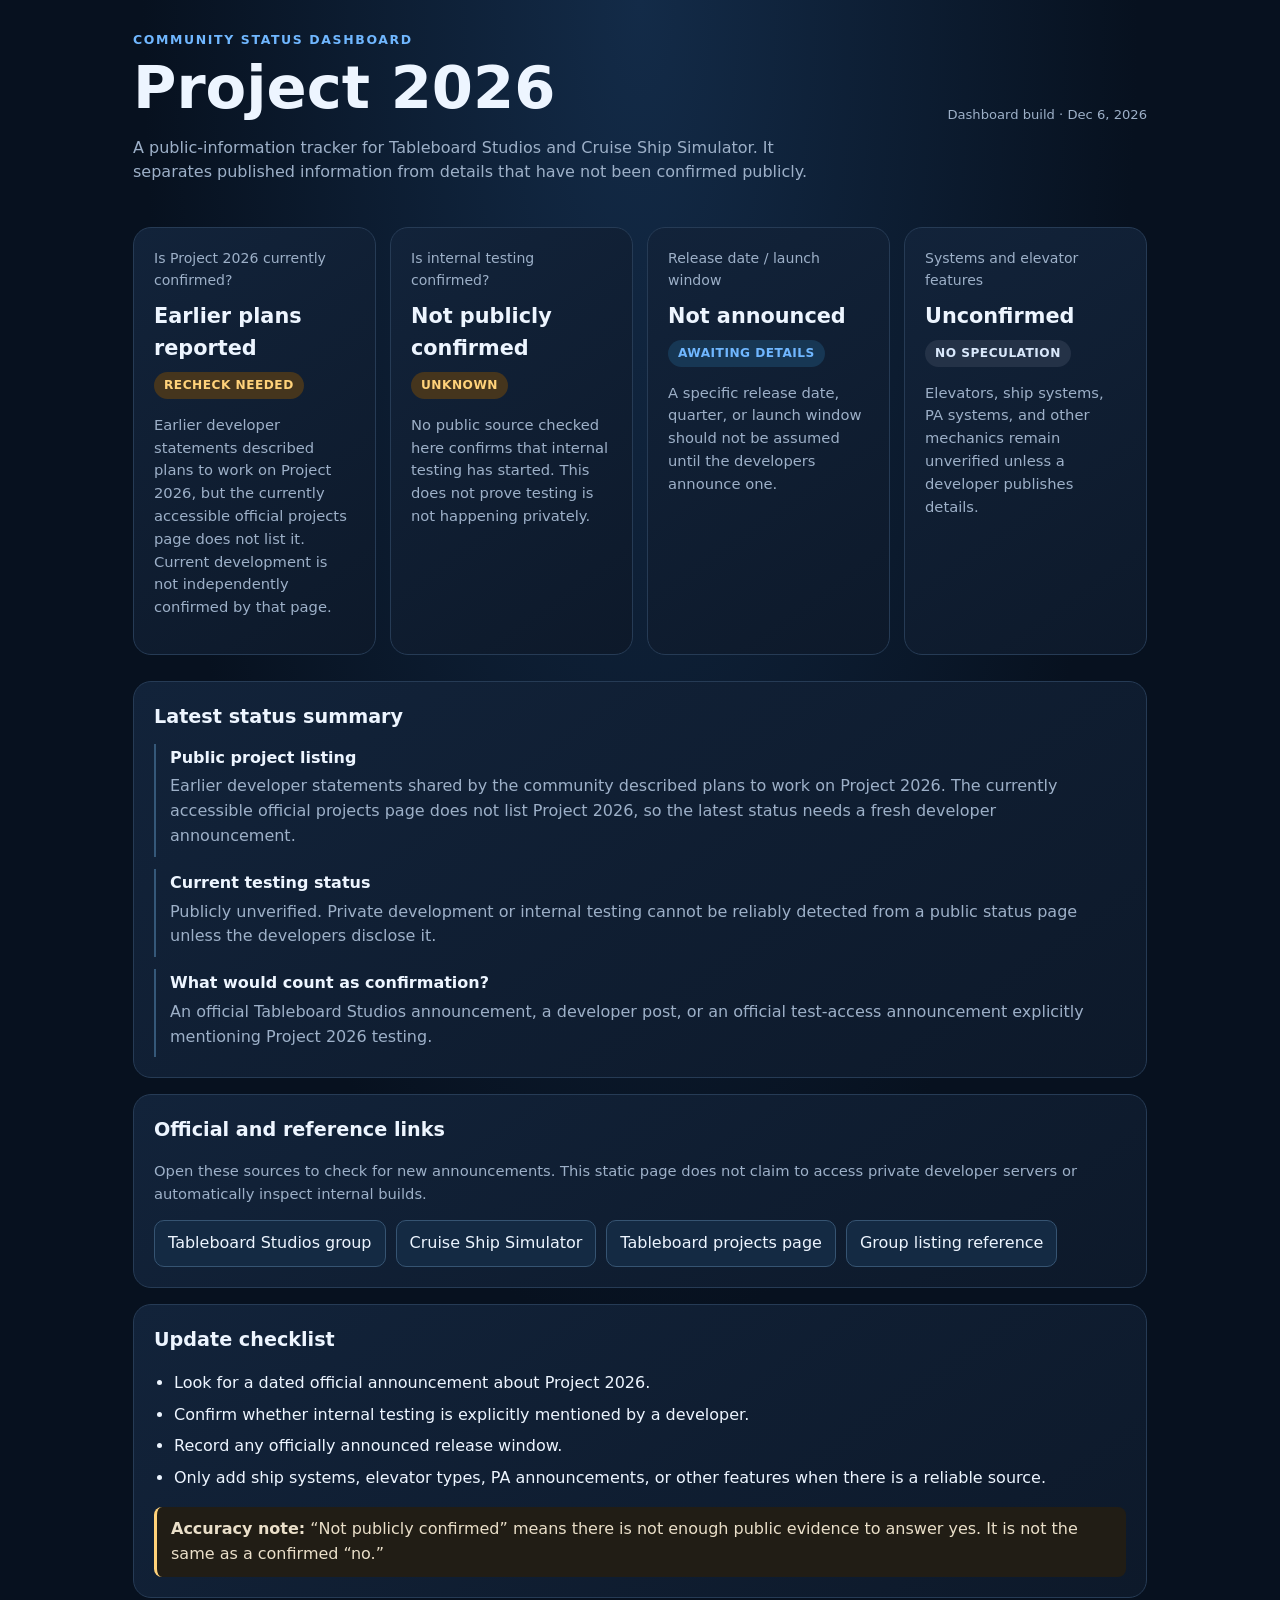
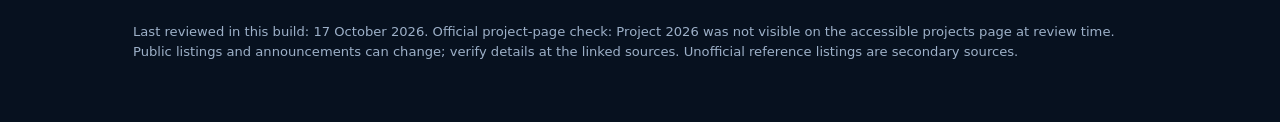
==== commit e882a8c4: "Clarify current Project 2026 public evidence" ====
--- a/index.html
+++ b/index.html
@@ -13,13 +13,13 @@
 <body><main>
 <header class="top"><div><div class="eyebrow">Community status dashboard</div><h1>Project 2026</h1><p class="sub">A public-information tracker for Tableboard Studios and Cruise Ship Simulator. It separates published information from details that have not been confirmed publicly.</p></div><div class="stamp">Dashboard build · <span id="today"></span></div></header>
 <div class="grid">
-<article class="card"><div class="label">Is Project 2026 listed?</div><div class="value">Yes — listed</div><span class="tag green">PUBLIC LISTING</span><p class="desc">Tableboard Studios’ group description lists Project 2026 as a 2026 project, with details still to be announced.</p></article>
+<article class="card"><div class="label">Is Project 2026 currently confirmed?</div><div class="value">Earlier plans reported</div><span class="tag amber">RECHECK NEEDED</span><p class="desc">Earlier developer statements described plans to work on Project 2026, but the currently accessible official projects page does not list it. Current development is not independently confirmed by that page.</p></article>
 <article class="card"><div class="label">Is internal testing confirmed?</div><div class="value">Not publicly confirmed</div><span class="tag amber">UNKNOWN</span><p class="desc">No public source checked here confirms that internal testing has started. This does not prove testing is not happening privately.</p></article>
 <article class="card"><div class="label">Release date / launch window</div><div class="value">Not announced</div><span class="tag blue">AWAITING DETAILS</span><p class="desc">A specific release date, quarter, or launch window should not be assumed until the developers announce one.</p></article>
 <article class="card"><div class="label">Systems and elevator features</div><div class="value">Unconfirmed</div><span class="tag">NO SPECULATION</span><p class="desc">Elevators, ship systems, PA systems, and other mechanics remain unverified unless a developer publishes details.</p></article>
 </div>
 <section class="section"><h2>Latest status summary</h2><div class="timeline">
-<div class="item"><strong>Public project listing</strong><p>The Tableboard Studios group listing includes “Project 2026 (2026)” and says it is “To be announced.” This supports that the project is listed, not that a particular feature or testing milestone is complete.</p></div>
+<div class="item"><strong>Public project listing</strong><p>Earlier developer statements shared by the community described plans to work on Project 2026. The currently accessible official projects page does not list Project 2026, so the latest status needs a fresh developer announcement.</p></div>
 <div class="item"><strong>Current testing status</strong><p>Publicly unverified. Private development or internal testing cannot be reliably detected from a public status page unless the developers disclose it.</p></div>
 <div class="item"><strong>What would count as confirmation?</strong><p>An official Tableboard Studios announcement, a developer post, or an official test-access announcement explicitly mentioning Project 2026 testing.</p></div>
 </div></section>
@@ -30,5 +30,5 @@
 <a href="https://www.rolimons.com/group/4795028" target="_blank" rel="noopener noreferrer">Group listing reference</a>
 </div></section>
 <section class="section"><h2>Update checklist</h2><ul><li>Look for a dated official announcement about Project 2026.</li><li>Confirm whether internal testing is explicitly mentioned by a developer.</li><li>Record any officially announced release window.</li><li>Only add ship systems, elevator types, PA announcements, or other features when there is a reliable source.</li></ul><div class="notice"><strong>Accuracy note:</strong> “Not publicly confirmed” means there is not enough public evidence to answer yes. It is not the same as a confirmed “no.”</div></section>
-<div class="footer">Last reviewed in this build: 17 October 2026. Public listings and announcements can change; verify details at the linked sources. Unofficial reference listings are secondary sources.</div>
+<div class="footer">Last reviewed in this build: 17 October 2026. Official project-page check: Project 2026 was not visible on the accessible projects page at review time. Public listings and announcements can change; verify details at the linked sources. Unofficial reference listings are secondary sources.</div>
 </main><script>document.getElementById('today').textContent=new Date().toLocaleDateString(undefined,{year:'numeric',month:'short',day:'numeric'});</script></body></html>
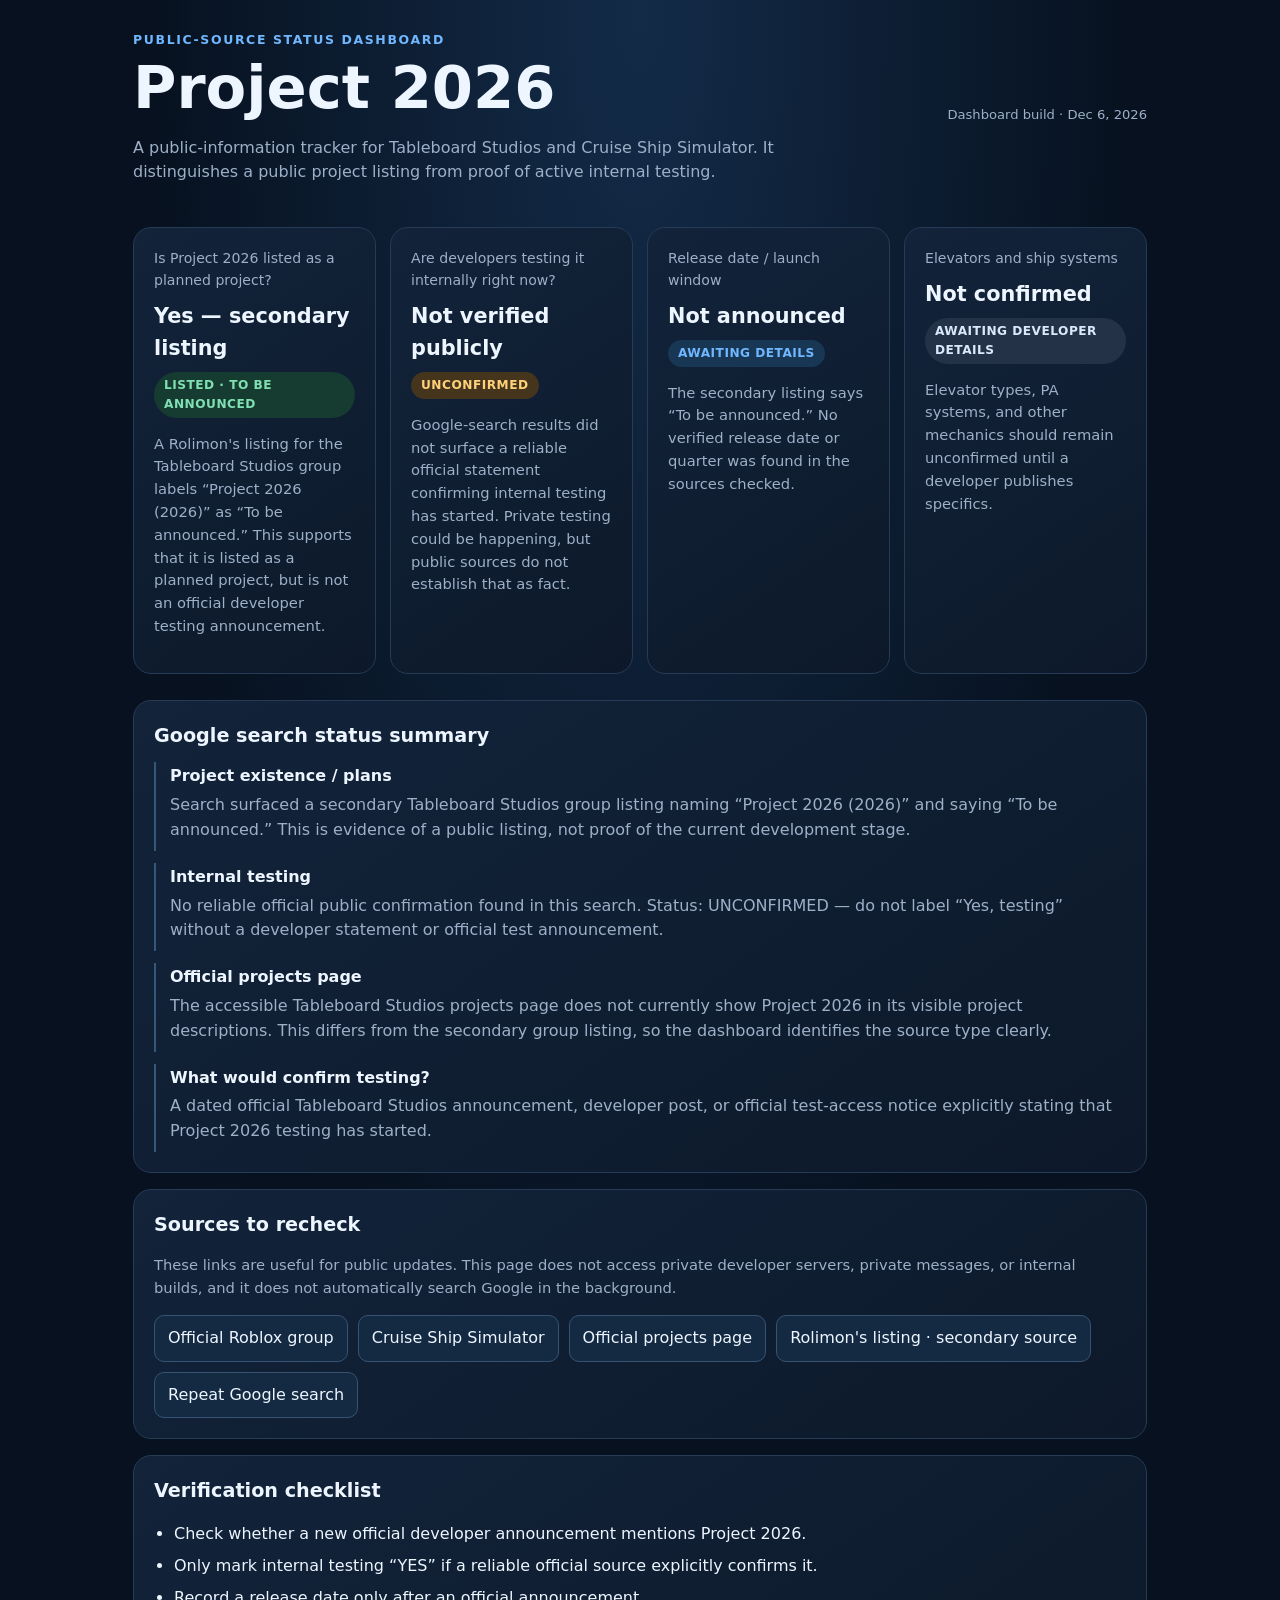
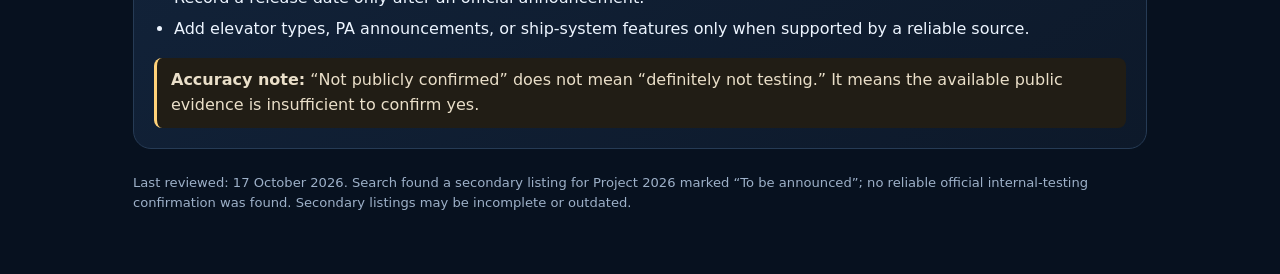
==== commit 58146312: "Update Project 2026 status with latest public search findings" ====
--- a/index.html
+++ b/index.html
@@ -11,24 +11,26 @@
 </style>
 </head>
 <body><main>
-<header class="top"><div><div class="eyebrow">Community status dashboard</div><h1>Project 2026</h1><p class="sub">A public-information tracker for Tableboard Studios and Cruise Ship Simulator. It separates published information from details that have not been confirmed publicly.</p></div><div class="stamp">Dashboard build · <span id="today"></span></div></header>
+<header class="top"><div><div class="eyebrow">Public-source status dashboard</div><h1>Project 2026</h1><p class="sub">A public-information tracker for Tableboard Studios and Cruise Ship Simulator. It distinguishes a public project listing from proof of active internal testing.</p></div><div class="stamp">Dashboard build · <span id="today"></span></div></header>
 <div class="grid">
-<article class="card"><div class="label">Is Project 2026 currently confirmed?</div><div class="value">Earlier plans reported</div><span class="tag amber">RECHECK NEEDED</span><p class="desc">Earlier developer statements described plans to work on Project 2026, but the currently accessible official projects page does not list it. Current development is not independently confirmed by that page.</p></article>
-<article class="card"><div class="label">Is internal testing confirmed?</div><div class="value">Not publicly confirmed</div><span class="tag amber">UNKNOWN</span><p class="desc">No public source checked here confirms that internal testing has started. This does not prove testing is not happening privately.</p></article>
-<article class="card"><div class="label">Release date / launch window</div><div class="value">Not announced</div><span class="tag blue">AWAITING DETAILS</span><p class="desc">A specific release date, quarter, or launch window should not be assumed until the developers announce one.</p></article>
-<article class="card"><div class="label">Systems and elevator features</div><div class="value">Unconfirmed</div><span class="tag">NO SPECULATION</span><p class="desc">Elevators, ship systems, PA systems, and other mechanics remain unverified unless a developer publishes details.</p></article>
+<article class="card"><div class="label">Is Project 2026 listed as a planned project?</div><div class="value">Yes — secondary listing</div><span class="tag green">LISTED · TO BE ANNOUNCED</span><p class="desc">A Rolimon's listing for the Tableboard Studios group labels “Project 2026 (2026)” as “To be announced.” This supports that it is listed as a planned project, but is not an official developer testing announcement.</p></article>
+<article class="card"><div class="label">Are developers testing it internally right now?</div><div class="value">Not verified publicly</div><span class="tag amber">UNCONFIRMED</span><p class="desc">Google-search results did not surface a reliable official statement confirming internal testing has started. Private testing could be happening, but public sources do not establish that as fact.</p></article>
+<article class="card"><div class="label">Release date / launch window</div><div class="value">Not announced</div><span class="tag blue">AWAITING DETAILS</span><p class="desc">The secondary listing says “To be announced.” No verified release date or quarter was found in the sources checked.</p></article>
+<article class="card"><div class="label">Elevators and ship systems</div><div class="value">Not confirmed</div><span class="tag">AWAITING DEVELOPER DETAILS</span><p class="desc">Elevator types, PA systems, and other mechanics should remain unconfirmed until a developer publishes specifics.</p></article>
 </div>
-<section class="section"><h2>Latest status summary</h2><div class="timeline">
-<div class="item"><strong>Public project listing</strong><p>Earlier developer statements shared by the community described plans to work on Project 2026. The currently accessible official projects page does not list Project 2026, so the latest status needs a fresh developer announcement.</p></div>
-<div class="item"><strong>Current testing status</strong><p>Publicly unverified. Private development or internal testing cannot be reliably detected from a public status page unless the developers disclose it.</p></div>
-<div class="item"><strong>What would count as confirmation?</strong><p>An official Tableboard Studios announcement, a developer post, or an official test-access announcement explicitly mentioning Project 2026 testing.</p></div>
+<section class="section"><h2>Google search status summary</h2><div class="timeline">
+<div class="item"><strong>Project existence / plans</strong><p>Search surfaced a secondary Tableboard Studios group listing naming “Project 2026 (2026)” and saying “To be announced.” This is evidence of a public listing, not proof of the current development stage.</p></div>
+<div class="item"><strong>Internal testing</strong><p>No reliable official public confirmation found in this search. Status: UNCONFIRMED — do not label “Yes, testing” without a developer statement or official test announcement.</p></div>
+<div class="item"><strong>Official projects page</strong><p>The accessible Tableboard Studios projects page does not currently show Project 2026 in its visible project descriptions. This differs from the secondary group listing, so the dashboard identifies the source type clearly.</p></div>
+<div class="item"><strong>What would confirm testing?</strong><p>A dated official Tableboard Studios announcement, developer post, or official test-access notice explicitly stating that Project 2026 testing has started.</p></div>
 </div></section>
-<section class="section"><h2>Official and reference links</h2><p class="desc">Open these sources to check for new announcements. This static page does not claim to access private developer servers or automatically inspect internal builds.</p><div class="links">
-<a href="https://www.roblox.com/communities/4795028/Tableboard-Studios#!/about" target="_blank" rel="noopener noreferrer">Tableboard Studios group</a>
+<section class="section"><h2>Sources to recheck</h2><p class="desc">These links are useful for public updates. This page does not access private developer servers, private messages, or internal builds, and it does not automatically search Google in the background.</p><div class="links">
+<a href="https://www.roblox.com/communities/4795028/Tableboard-Studios#!/about" target="_blank" rel="noopener noreferrer">Official Roblox group</a>
 <a href="https://www.roblox.com/games/17234598656/Cruise-Ship-Simulator" target="_blank" rel="noopener noreferrer">Cruise Ship Simulator</a>
-<a href="https://sites.google.com/view/tableboardstudios/projects" target="_blank" rel="noopener noreferrer">Tableboard projects page</a>
-<a href="https://www.rolimons.com/group/4795028" target="_blank" rel="noopener noreferrer">Group listing reference</a>
+<a href="https://sites.google.com/view/tableboardstudios/projects" target="_blank" rel="noopener noreferrer">Official projects page</a>
+<a href="https://www.rolimons.com/group/4795028" target="_blank" rel="noopener noreferrer">Rolimon's listing · secondary source</a>
+<a href="https://www.google.com/search?q=Tableboard+Studios+Project+2026+internal+testing" target="_blank" rel="noopener noreferrer">Repeat Google search</a>
 </div></section>
-<section class="section"><h2>Update checklist</h2><ul><li>Look for a dated official announcement about Project 2026.</li><li>Confirm whether internal testing is explicitly mentioned by a developer.</li><li>Record any officially announced release window.</li><li>Only add ship systems, elevator types, PA announcements, or other features when there is a reliable source.</li></ul><div class="notice"><strong>Accuracy note:</strong> “Not publicly confirmed” means there is not enough public evidence to answer yes. It is not the same as a confirmed “no.”</div></section>
-<div class="footer">Last reviewed in this build: 17 October 2026. Official project-page check: Project 2026 was not visible on the accessible projects page at review time. Public listings and announcements can change; verify details at the linked sources. Unofficial reference listings are secondary sources.</div>
+<section class="section"><h2>Verification checklist</h2><ul><li>Check whether a new official developer announcement mentions Project 2026.</li><li>Only mark internal testing “YES” if a reliable official source explicitly confirms it.</li><li>Record a release date only after an official announcement.</li><li>Add elevator types, PA announcements, or ship-system features only when supported by a reliable source.</li></ul><div class="notice"><strong>Accuracy note:</strong> “Not publicly confirmed” does not mean “definitely not testing.” It means the available public evidence is insufficient to confirm yes.</div></section>
+<div class="footer">Last reviewed: 17 October 2026. Search found a secondary listing for Project 2026 marked “To be announced”; no reliable official internal-testing confirmation was found. Secondary listings may be incomplete or outdated.</div>
 </main><script>document.getElementById('today').textContent=new Date().toLocaleDateString(undefined,{year:'numeric',month:'short',day:'numeric'});</script></body></html>
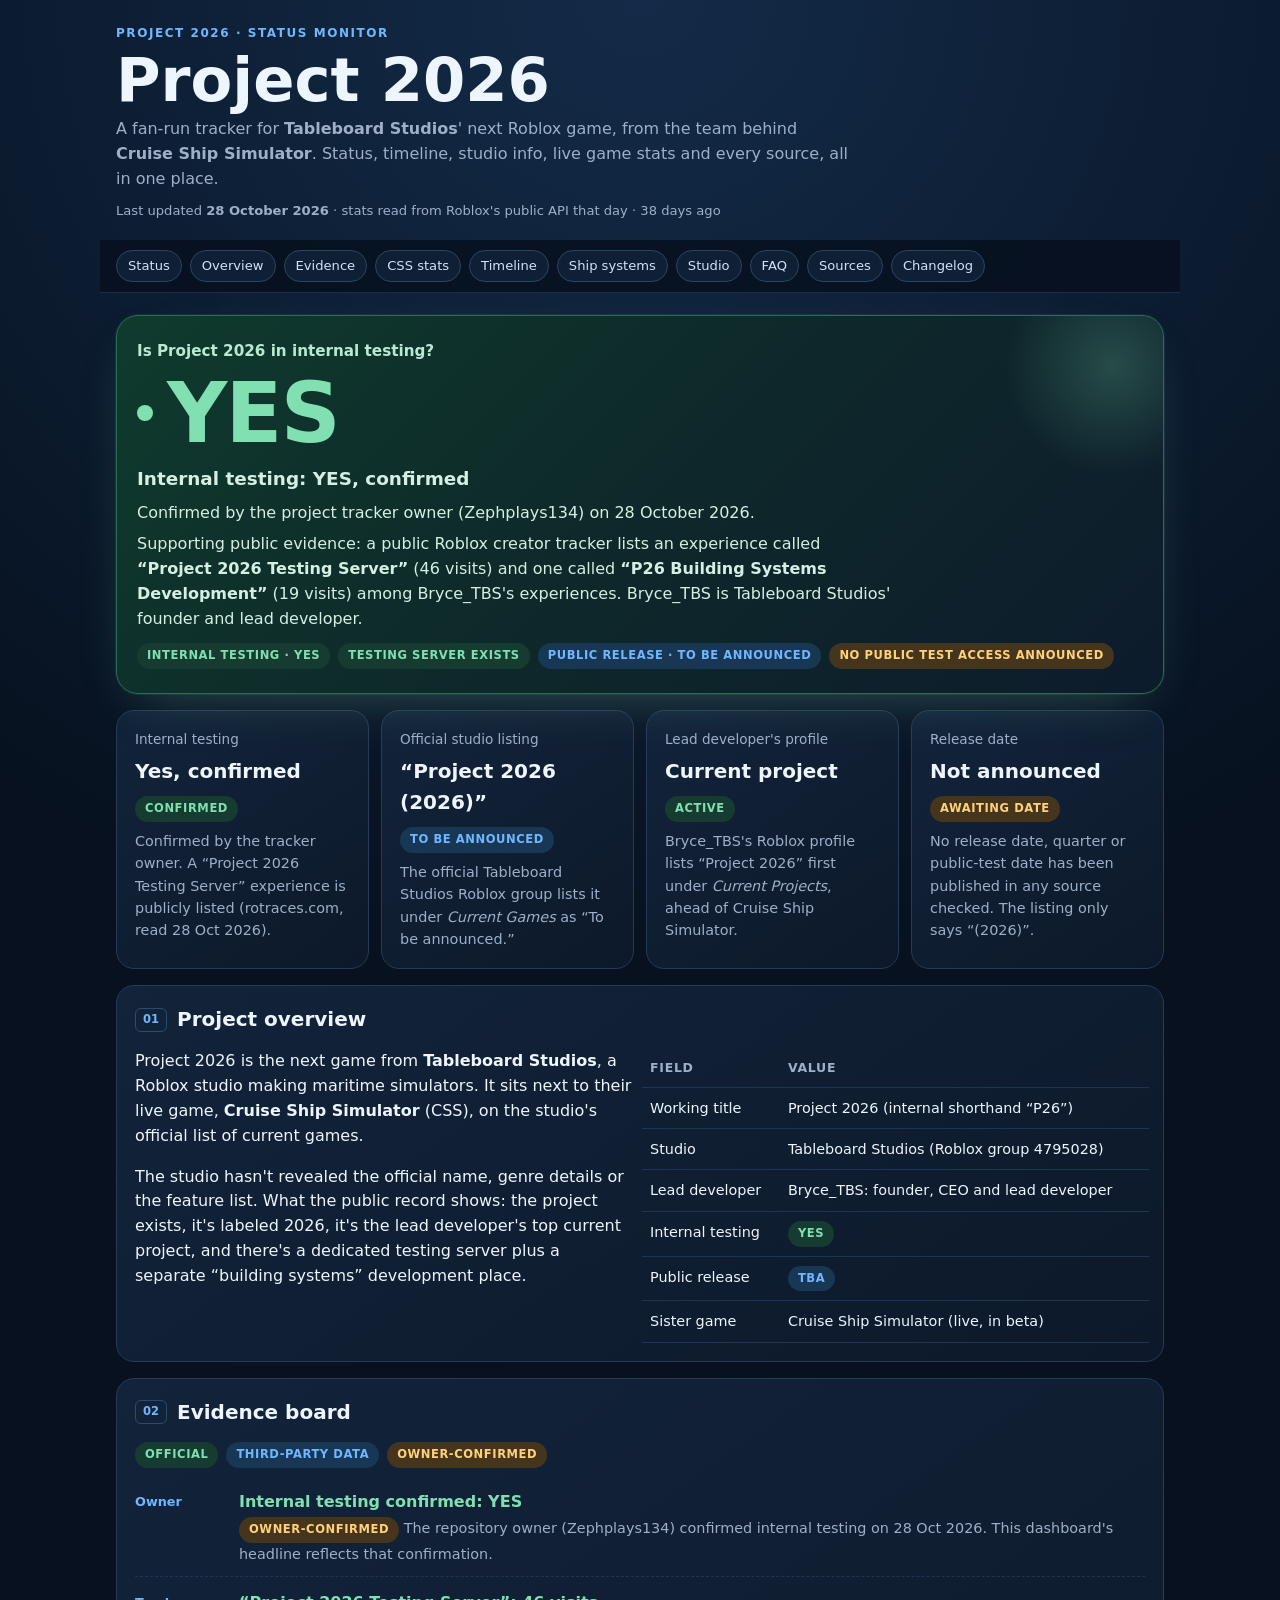
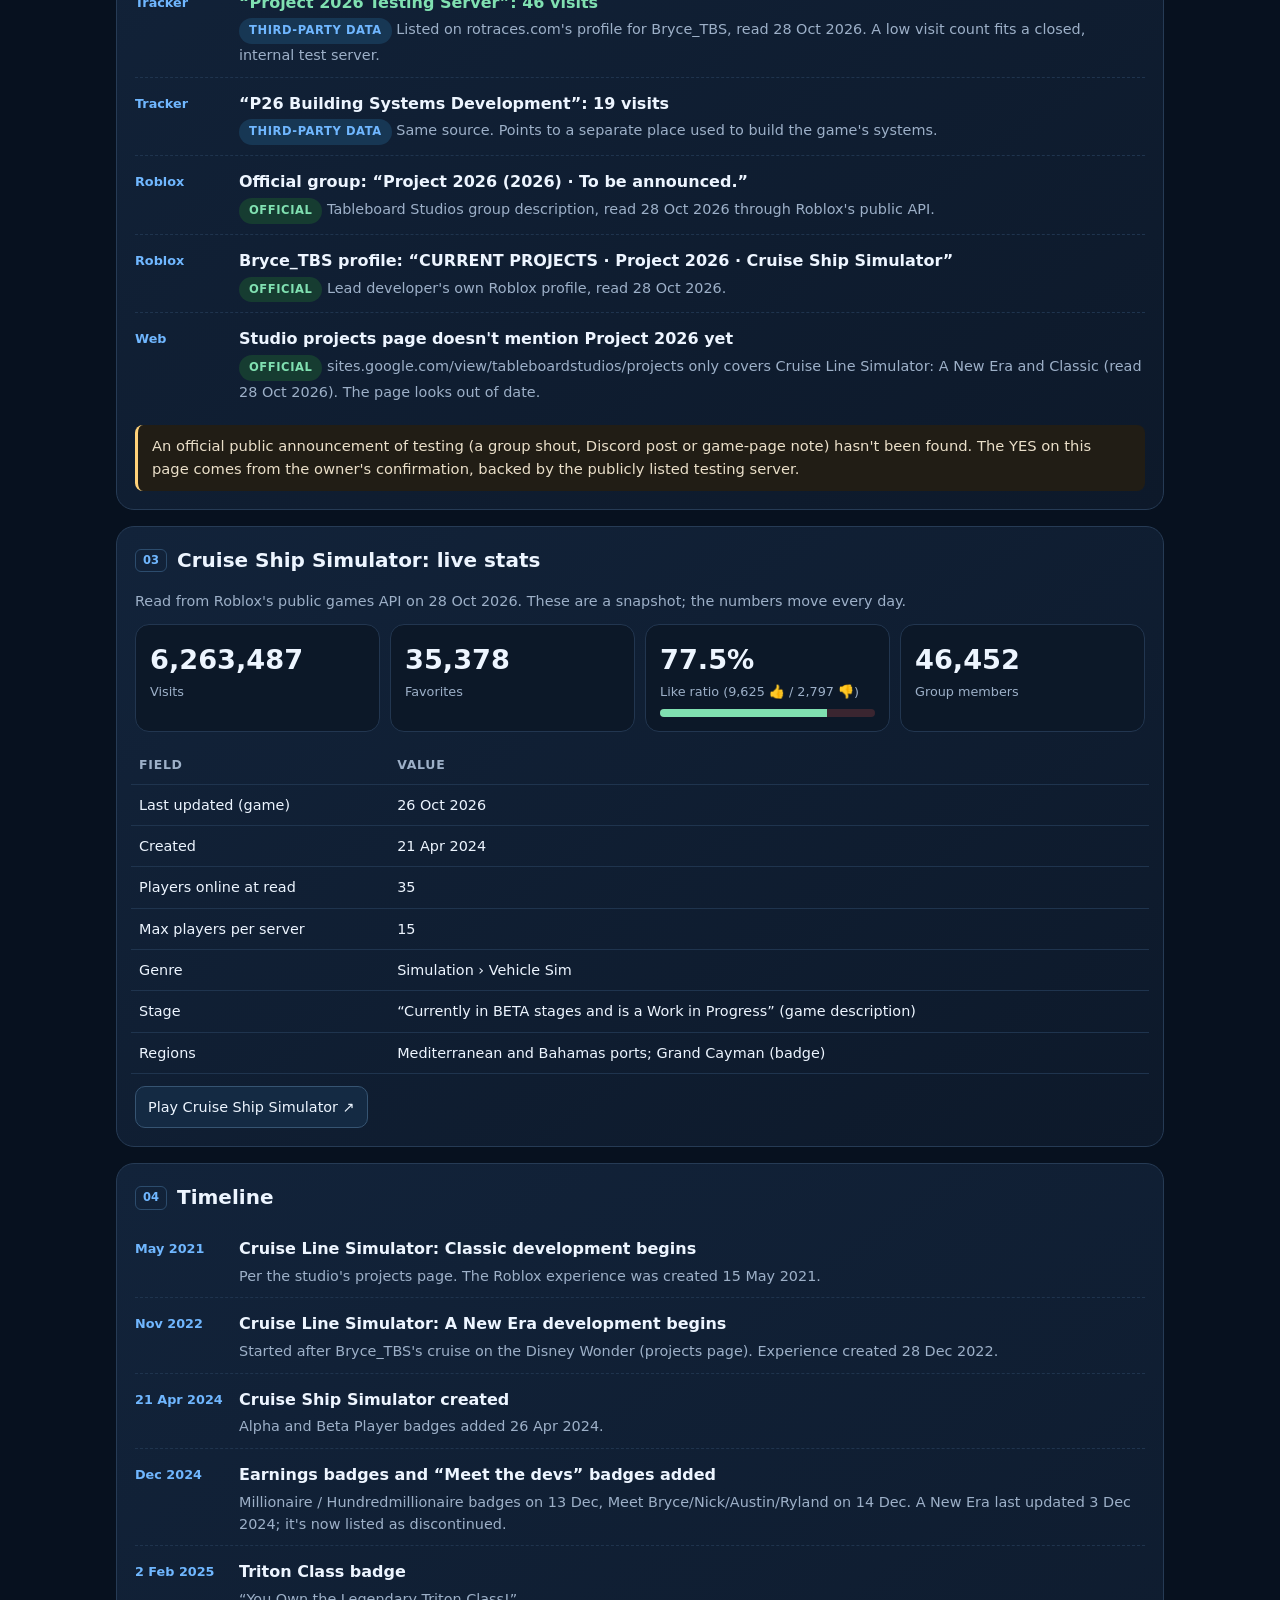
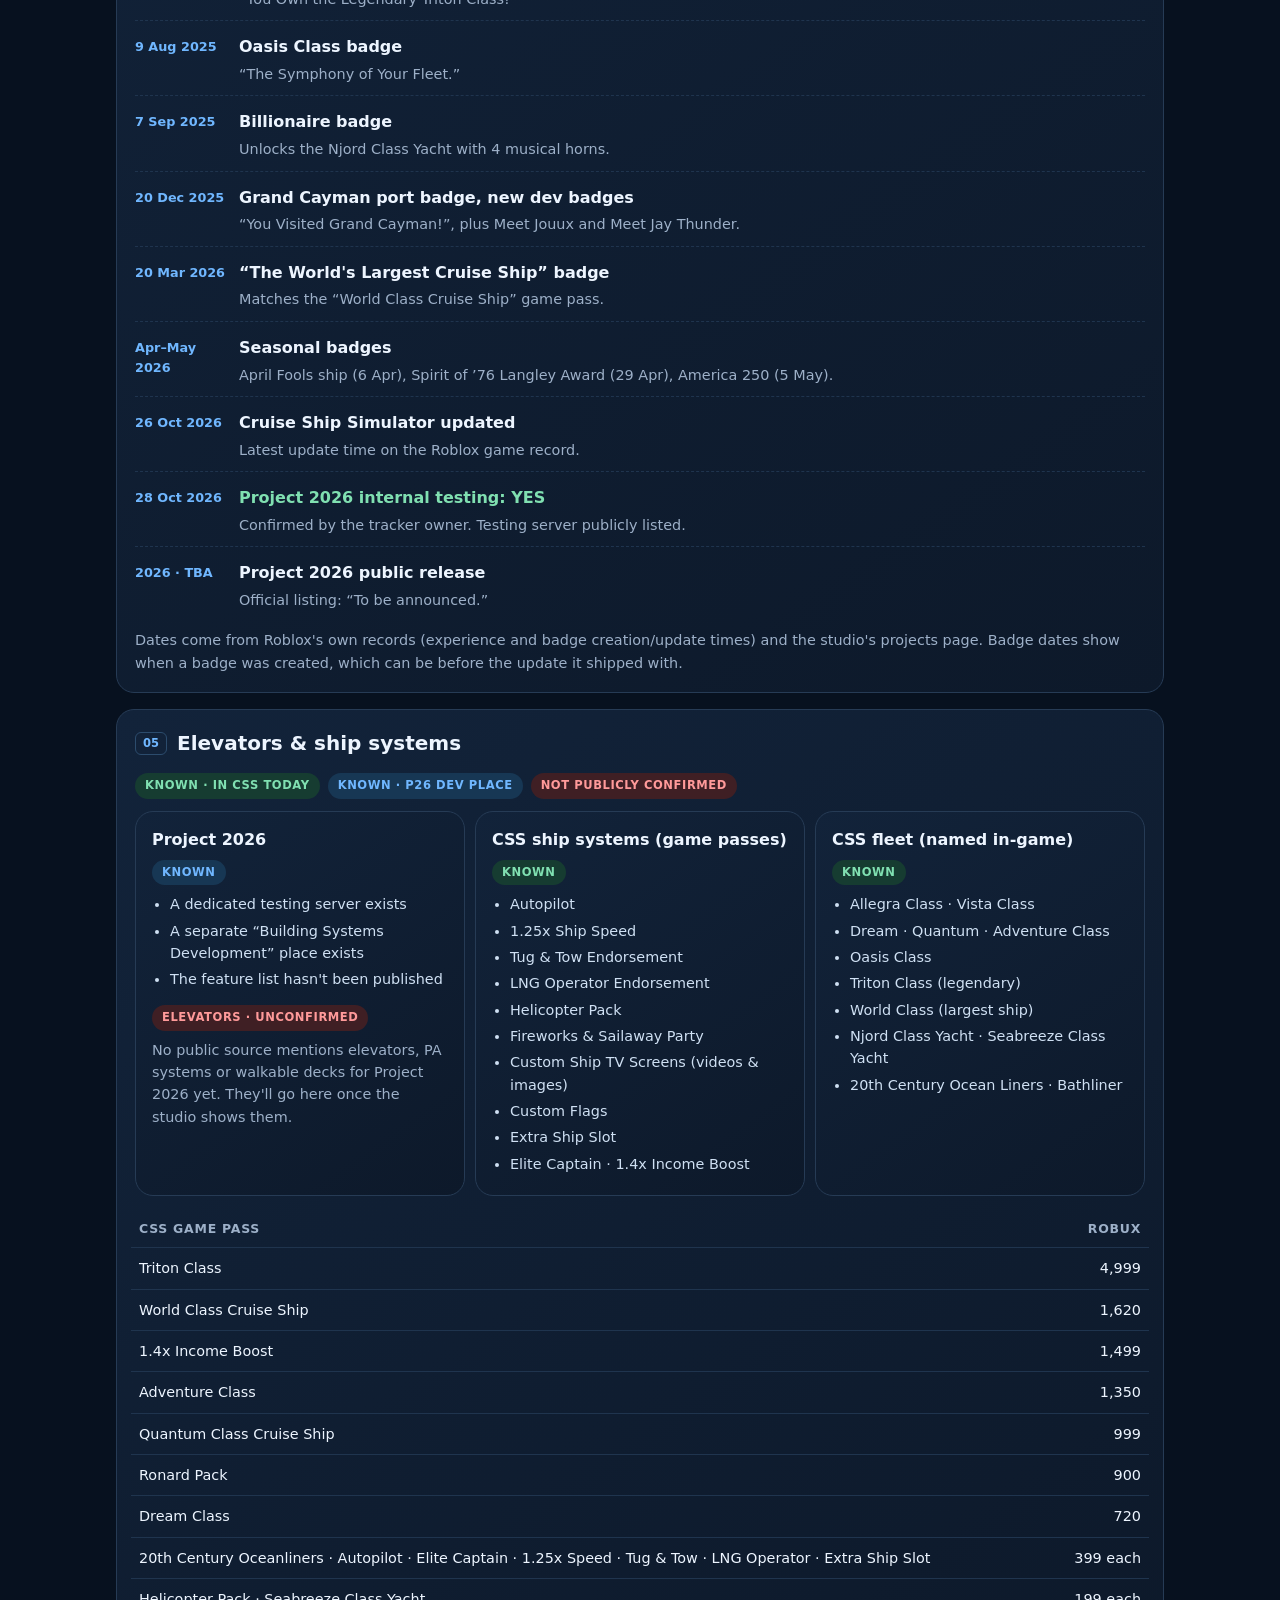
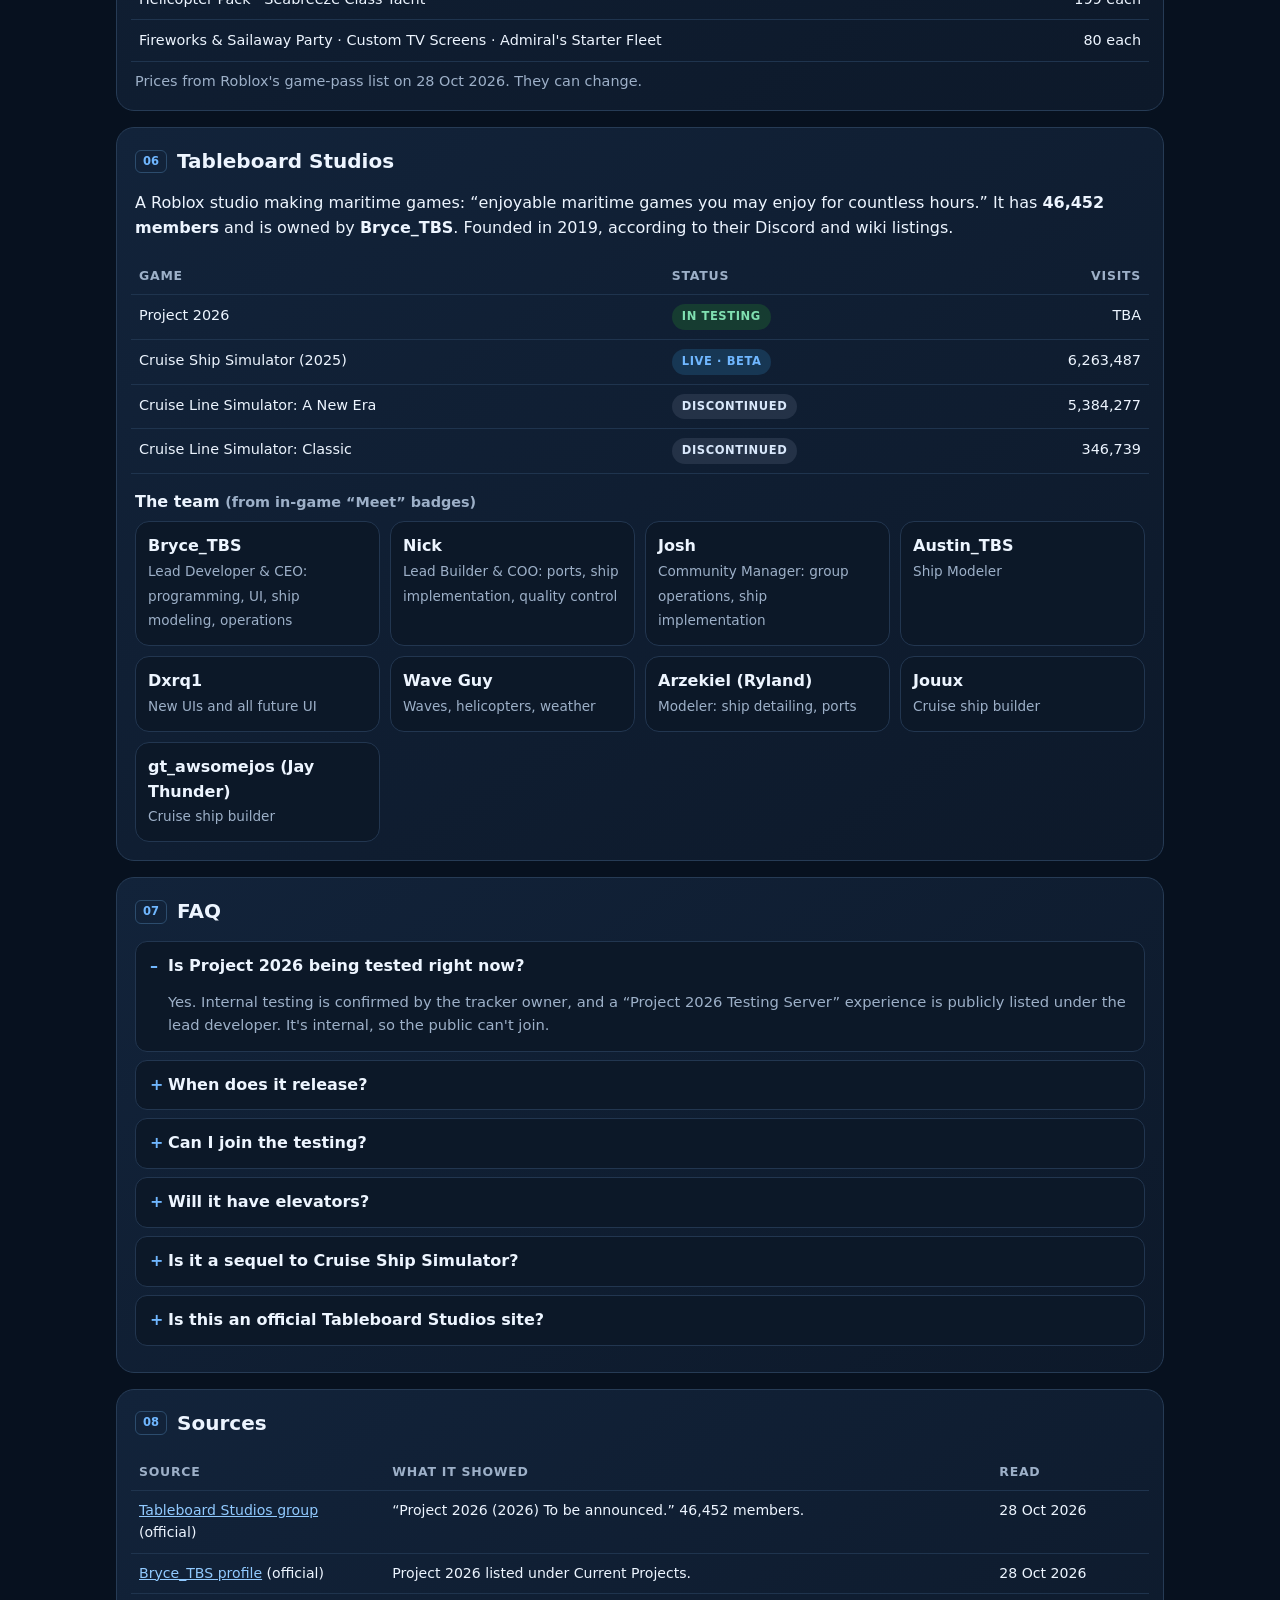
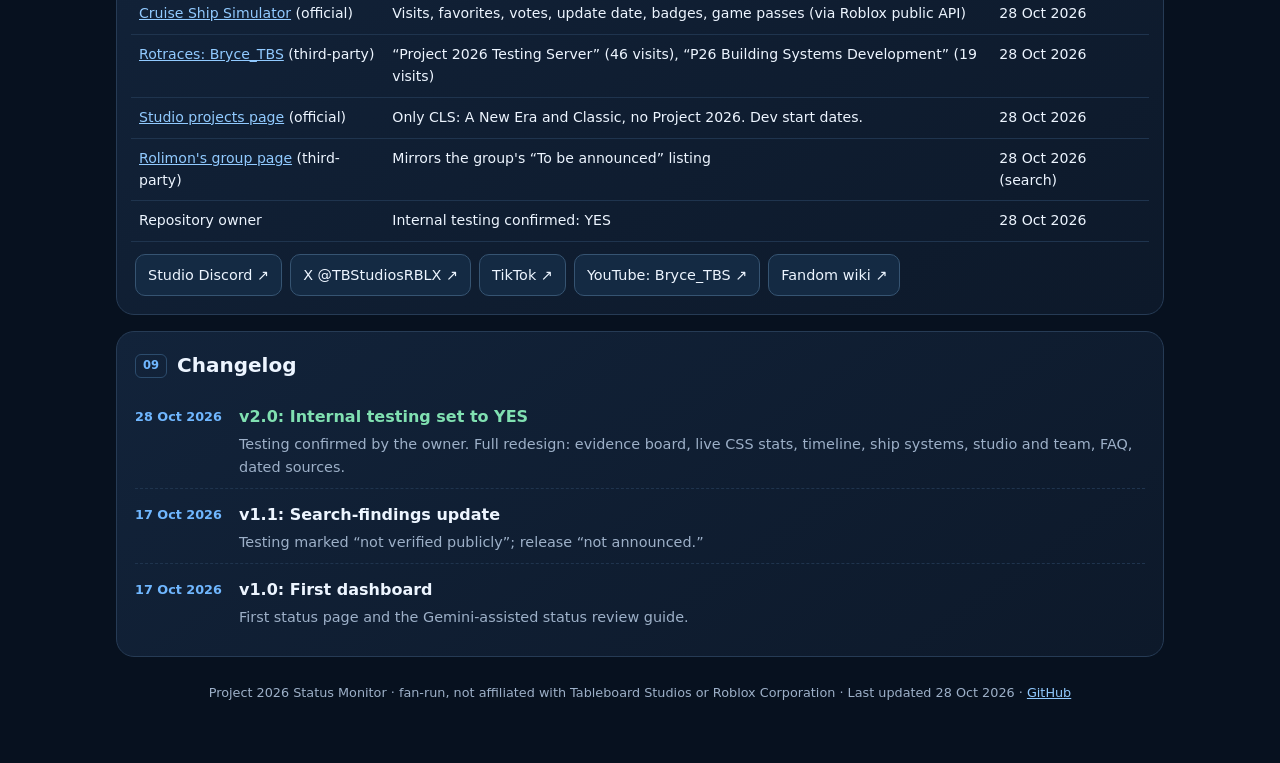
==== commit 8bdc2a0f: "v2.0.0: Internal testing confirmed YES + full dashboard redesign and detailed docs - index.html: hea" ====
--- a/index.html
+++ b/index.html
@@ -1,36 +1,311 @@
 <!doctype html>
 <html lang="en">
 <head>
-<meta charset="utf-8"><meta name="viewport" content="width=device-width,initial-scale=1">
+<meta charset="utf-8">
+<meta name="viewport" content="width=device-width,initial-scale=1">
 <meta name="theme-color" content="#07111f">
-<title>Project 2026 — Status Monitor</title>
+<meta name="description" content="Project 2026 Status Monitor: internal testing confirmed YES. A fan-run tracker for Tableboard Studios' Project 2026 and Cruise Ship Simulator on Roblox.">
+<meta property="og:title" content="Project 2026: Internal testing YES, confirmed">
+<meta property="og:description" content="Status, timeline, studio info, Cruise Ship Simulator stats and sources for Tableboard Studios' Project 2026.">
+<title>Project 2026 Status Monitor: Internal testing YES</title>
 <style>
-:root{color-scheme:dark;--bg:#07111f;--panel:#101d30;--line:#263b55;--text:#edf5ff;--muted:#9db0c8;--blue:#70b7ff;--amber:#ffd27a;--green:#80e0b1}
-*{box-sizing:border-box}body{margin:0;background:radial-gradient(ellipse at top,#132b48 0,#07111f 55%);color:var(--text);font:16px/1.55 system-ui,-apple-system,Segoe UI,sans-serif}
-main{max-width:1050px;margin:auto;padding:30px 18px 60px}.top{display:flex;justify-content:space-between;align-items:center;gap:16px;flex-wrap:wrap}.eyebrow{color:var(--blue);font-weight:700;letter-spacing:.13em;text-transform:uppercase;font-size:.78rem}h1{font-size:clamp(2rem,6vw,3.7rem);line-height:1.05;margin:.5rem 0}h2{font-size:1.2rem;margin:0 0 12px}.sub{color:var(--muted);max-width:720px}.stamp{font-size:.82rem;color:var(--muted)}.grid{display:grid;grid-template-columns:repeat(auto-fit,minmax(230px,1fr));gap:14px;margin:26px 0}.card,.section{background:linear-gradient(145deg,#12233a,#0d192a);border:1px solid var(--line);border-radius:18px;padding:20px}.label{color:var(--muted);font-size:.88rem}.value{font-size:1.3rem;font-weight:750;margin:8px 0}.tag{display:inline-flex;border-radius:999px;padding:4px 10px;font-size:.76rem;font-weight:800;letter-spacing:.04em;background:#243247;color:#d9e8fb}.tag.amber{background:#45351d;color:var(--amber)}.tag.green{background:#163c31;color:var(--green)}.tag.blue{background:#173754;color:var(--blue)}.desc{color:var(--muted);font-size:.92rem}.section{margin-top:16px}.timeline{display:grid;gap:12px}.item{border-left:2px solid #355879;padding:2px 0 4px 14px}.item strong{display:block}.item p{margin:4px 0;color:var(--muted)}a{color:#91caff}a:hover{color:white}.links{display:flex;gap:10px;flex-wrap:wrap;margin-top:14px}.links a,button{border:1px solid #365472;background:#142a43;color:var(--text);padding:10px 13px;border-radius:10px;text-decoration:none;font:inherit;cursor:pointer}.links a:hover,button:hover{background:#1d3b5c}.notice{border-left:3px solid var(--amber);padding:10px 14px;background:#211d15;border-radius:8px;color:#eadfc9}.footer{color:var(--muted);font-size:.82rem;margin-top:24px}ul{padding-left:20px}li{margin:7px 0}
+:root{color-scheme:dark;--bg:#07111f;--panel:#101d30;--line:#263b55;--text:#edf5ff;--muted:#9db0c8;--blue:#70b7ff;--amber:#ffd27a;--green:#80e0b1;--red:#ff9a9a}
+*{box-sizing:border-box}
+html{scroll-behavior:smooth}
+html{background:#07111f}
+body{margin:0;background:radial-gradient(ellipse 120% 1400px at top,#132b48 0,#07111f 70%) no-repeat #07111f;color:var(--text);font:16px/1.55 system-ui,-apple-system,"Segoe UI",sans-serif}
+main{max-width:1080px;margin:auto;padding:24px 16px 60px}
+a{color:#91caff}a:hover{color:#fff}
+.eyebrow{color:var(--blue);font-weight:700;letter-spacing:.13em;text-transform:uppercase;font-size:.75rem}
+h1{font-size:clamp(2.1rem,7vw,3.8rem);line-height:1.04;margin:.4rem 0 .3rem}
+h2{font-size:1.25rem;margin:0 0 14px;display:flex;align-items:center;gap:10px}
+h2 .num{font-size:.72rem;color:var(--blue);border:1px solid #2c4c6d;border-radius:6px;padding:2px 7px;font-weight:700}
+h3{font-size:1rem;margin:0 0 6px}
+.sub{color:var(--muted);max-width:740px;margin:0}
+.stamp{font-size:.82rem;color:var(--muted);margin-top:10px}
+nav.toc{position:sticky;top:0;z-index:5;margin:18px -16px 0;padding:10px 16px;background:rgba(7,17,31,.88);backdrop-filter:blur(8px);border-bottom:1px solid #1b2e46;display:flex;gap:8px;overflow-x:auto;scrollbar-width:none}
+nav.toc::-webkit-scrollbar{display:none}
+nav.toc a{flex:0 0 auto;font-size:.82rem;text-decoration:none;color:#cfe3fa;border:1px solid #2a4562;border-radius:999px;padding:5px 11px;background:#0f2034}
+nav.toc a:hover{background:#1b3655}
+.hero{margin-top:22px;border-radius:22px;padding:24px 20px;background:linear-gradient(135deg,#0f3b2d 0,#0e2a2a 45%,#0d1b2c 100%);border:1px solid #2d6b55;box-shadow:0 0 0 1px rgba(128,224,177,.08),0 20px 50px -25px rgba(128,224,177,.35);position:relative;overflow:hidden}
+.hero:after{content:"";position:absolute;right:-60px;top:-60px;width:220px;height:220px;border-radius:50%;background:radial-gradient(circle,rgba(128,224,177,.22),transparent 70%)}
+.hero .q{color:#b9e9d3;font-weight:600;font-size:.95rem}
+.hero .big{display:flex;align-items:center;gap:14px;flex-wrap:wrap;margin:8px 0 10px}
+.hero .yes{font-size:clamp(3rem,13vw,5.2rem);font-weight:900;line-height:1;color:var(--green);letter-spacing:-.02em}
+.dot{width:16px;height:16px;border-radius:50%;background:var(--green);box-shadow:0 0 0 0 rgba(128,224,177,.7);animation:pulse 2s infinite}
+@keyframes pulse{0%{box-shadow:0 0 0 0 rgba(128,224,177,.6)}70%{box-shadow:0 0 0 14px rgba(128,224,177,0)}100%{box-shadow:0 0 0 0 rgba(128,224,177,0)}}
+@media (prefers-reduced-motion:reduce){.dot{animation:none}html{scroll-behavior:auto}}
+.hero .what{font-size:1.15rem;font-weight:700;margin:0 0 8px}
+.hero p{margin:6px 0;color:#d5efe3;max-width:760px}
+.chips{display:flex;flex-wrap:wrap;gap:8px;margin-top:12px}
+.tag{display:inline-flex;align-items:center;border-radius:999px;padding:4px 10px;font-size:.72rem;font-weight:800;letter-spacing:.05em;background:#243247;color:#d9e8fb;white-space:nowrap}
+.tag.amber{background:#45351d;color:var(--amber)}.tag.green{background:#163c31;color:var(--green)}.tag.blue{background:#173754;color:var(--blue)}.tag.red{background:#3f1f24;color:var(--red)}
+.grid{display:grid;grid-template-columns:repeat(auto-fit,minmax(230px,1fr));gap:12px;margin:16px 0}
+.card,.section{background:linear-gradient(145deg,#12233a,#0d192a);border:1px solid var(--line);border-radius:18px;padding:18px}
+.section{margin-top:16px;scroll-margin-top:60px}
+.label{color:var(--muted);font-size:.85rem}
+.value{font-size:1.25rem;font-weight:750;margin:6px 0 8px}
+.desc{color:var(--muted);font-size:.9rem;margin:8px 0 0}
+.kpis{display:grid;grid-template-columns:repeat(2,1fr);gap:10px}
+@media(min-width:720px){.kpis{grid-template-columns:repeat(4,1fr)}}
+.kpi{background:#0c1828;border:1px solid #223650;border-radius:14px;padding:14px}
+.kpi .n{font-size:clamp(1.25rem,5vw,1.7rem);font-weight:800;font-variant-numeric:tabular-nums}
+.kpi .l{color:var(--muted);font-size:.8rem}
+.bar{height:8px;border-radius:99px;background:#3a2530;overflow:hidden;margin-top:8px}.bar>i{display:block;height:100%;background:var(--green)}
+.two{display:grid;gap:12px}@media(min-width:760px){.two{grid-template-columns:1fr 1fr}}
+.timeline{display:grid;gap:4px;position:relative}
+.ev{display:grid;grid-template-columns:92px 1fr;gap:12px;padding:10px 0;border-bottom:1px dashed #1f344e}
+.ev:last-child{border-bottom:0}
+.ev>*{min-width:0}
+.ev p,.ev strong,td{overflow-wrap:anywhere}
+@media(max-width:480px){.ev{grid-template-columns:74px 1fr;gap:10px}}
+.ev .d{font-variant-numeric:tabular-nums;font-size:.8rem;color:var(--blue);font-weight:700;padding-top:2px}
+.ev strong{display:block}.ev p{margin:3px 0 0;color:var(--muted);font-size:.9rem}
+.ev.hl strong{color:var(--green)}
+.tablewrap{overflow-x:auto;margin:0 -4px}
+table{width:100%;border-collapse:collapse;font-size:.9rem}
+table.wide{min-width:520px}
+.two>*,.grid>*,.sys>*{min-width:0}
+th,td{text-align:left;padding:9px 8px;border-bottom:1px solid #1f344e;vertical-align:top}
+th{color:var(--muted);font-weight:600;font-size:.78rem;text-transform:uppercase;letter-spacing:.06em}
+td.r{text-align:right;font-variant-numeric:tabular-nums;white-space:nowrap}
+.sys{display:grid;gap:10px}@media(min-width:760px){.sys{grid-template-columns:repeat(3,1fr)}}
+.sys .card{padding:16px}
+.sys ul{margin:8px 0 0;padding-left:18px;color:#cfe0f3;font-size:.9rem}.sys li{margin:4px 0}
+.team{display:grid;grid-template-columns:repeat(auto-fill,minmax(200px,1fr));gap:10px}
+.person{background:#0c1828;border:1px solid #223650;border-radius:14px;padding:12px}
+.person b{display:block}.person span{color:var(--muted);font-size:.85rem}
+details{border:1px solid #223650;border-radius:12px;background:#0c1828;margin:8px 0}
+summary{cursor:pointer;padding:12px 14px;font-weight:650;list-style:none}
+summary::-webkit-details-marker{display:none}
+summary:before{content:"+";display:inline-block;width:18px;color:var(--blue);font-weight:800}
+details[open] summary:before{content:"–"}
+details p{margin:0;padding:0 14px 14px 32px;color:var(--muted);font-size:.92rem}
+.links{display:flex;gap:8px;flex-wrap:wrap;margin-top:12px}
+.links a{border:1px solid #365472;background:#142a43;color:var(--text);padding:9px 12px;border-radius:10px;text-decoration:none;font-size:.9rem}
+.links a:hover{background:#1d3b5c}
+.src{font-size:.88rem}.src td:first-child{min-width:170px}
+.notice{border-left:3px solid var(--amber);padding:10px 14px;background:#211d15;border-radius:8px;color:#eadfc9;font-size:.92rem;margin-top:12px}
+.notice.green{border-color:var(--green);background:#11261f;color:#d3f1e3}
+.legend{display:flex;gap:8px;flex-wrap:wrap;margin-bottom:12px}
+ @media(max-width:600px){table.src{min-width:0}table.src tr:first-child{display:none}table.src tr{display:block;padding:10px 0;border-bottom:1px solid #1f344e}table.src td{display:block;border:0;padding:2px 0}table.src td:first-child{font-weight:650}table.src td:last-child{color:var(--muted);font-size:.8rem}}
+.footer{color:var(--muted);font-size:.8rem;margin-top:26px;text-align:center}
+.top{display:flex;justify-content:space-between;align-items:flex-end;gap:12px;flex-wrap:wrap}
 </style>
 </head>
-<body><main>
-<header class="top"><div><div class="eyebrow">Public-source status dashboard</div><h1>Project 2026</h1><p class="sub">A public-information tracker for Tableboard Studios and Cruise Ship Simulator. It distinguishes a public project listing from proof of active internal testing.</p></div><div class="stamp">Dashboard build · <span id="today"></span></div></header>
+<body>
+<main>
+
+<header class="top">
+  <div>
+    <div class="eyebrow">Project 2026 · Status Monitor</div>
+    <h1>Project 2026</h1>
+    <p class="sub">A fan-run tracker for <b>Tableboard Studios</b>' next Roblox game, from the team behind <b>Cruise Ship Simulator</b>. Status, timeline, studio info, live game stats and every source, all in one place.</p>
+    <div class="stamp">Last updated <b>28 October 2026</b> · stats read from Roblox's public API that day · <span id="age"></span></div>
+  </div>
+</header>
+
+<nav class="toc" aria-label="Sections">
+  <a href="#status">Status</a><a href="#overview">Overview</a><a href="#evidence">Evidence</a><a href="#css">CSS stats</a><a href="#timeline">Timeline</a><a href="#systems">Ship systems</a><a href="#studio">Studio</a><a href="#faq">FAQ</a><a href="#sources">Sources</a><a href="#changelog">Changelog</a>
+</nav>
+
+<section class="hero" id="status" aria-label="Headline status">
+  <div class="q">Is Project 2026 in internal testing?</div>
+  <div class="big"><span class="dot" aria-hidden="true"></span><span class="yes">YES</span></div>
+  <p class="what">Internal testing: YES, confirmed</p>
+  <p>Confirmed by the project tracker owner (Zephplays134) on 28 October 2026.</p>
+  <p>Supporting public evidence: a public Roblox creator tracker lists an experience called <b>“Project 2026 Testing Server”</b> (46 visits) and one called <b>“P26 Building Systems Development”</b> (19 visits) among Bryce_TBS's experiences. Bryce_TBS is Tableboard Studios' founder and lead developer.</p>
+  <div class="chips">
+    <span class="tag green">INTERNAL TESTING · YES</span>
+    <span class="tag green">TESTING SERVER EXISTS</span>
+    <span class="tag blue">PUBLIC RELEASE · TO BE ANNOUNCED</span>
+    <span class="tag amber">NO PUBLIC TEST ACCESS ANNOUNCED</span>
+  </div>
+</section>
+
 <div class="grid">
-<article class="card"><div class="label">Is Project 2026 listed as a planned project?</div><div class="value">Yes — secondary listing</div><span class="tag green">LISTED · TO BE ANNOUNCED</span><p class="desc">A Rolimon's listing for the Tableboard Studios group labels “Project 2026 (2026)” as “To be announced.” This supports that it is listed as a planned project, but is not an official developer testing announcement.</p></article>
-<article class="card"><div class="label">Are developers testing it internally right now?</div><div class="value">Not verified publicly</div><span class="tag amber">UNCONFIRMED</span><p class="desc">Google-search results did not surface a reliable official statement confirming internal testing has started. Private testing could be happening, but public sources do not establish that as fact.</p></article>
-<article class="card"><div class="label">Release date / launch window</div><div class="value">Not announced</div><span class="tag blue">AWAITING DETAILS</span><p class="desc">The secondary listing says “To be announced.” No verified release date or quarter was found in the sources checked.</p></article>
-<article class="card"><div class="label">Elevators and ship systems</div><div class="value">Not confirmed</div><span class="tag">AWAITING DEVELOPER DETAILS</span><p class="desc">Elevator types, PA systems, and other mechanics should remain unconfirmed until a developer publishes specifics.</p></article>
+  <article class="card"><div class="label">Internal testing</div><div class="value">Yes, confirmed</div><span class="tag green">CONFIRMED</span><p class="desc">Confirmed by the tracker owner. A “Project 2026 Testing Server” experience is publicly listed (rotraces.com, read 28 Oct 2026).</p></article>
+  <article class="card"><div class="label">Official studio listing</div><div class="value">“Project 2026 (2026)”</div><span class="tag blue">TO BE ANNOUNCED</span><p class="desc">The official Tableboard Studios Roblox group lists it under <i>Current Games</i> as “To be announced.”</p></article>
+  <article class="card"><div class="label">Lead developer's profile</div><div class="value">Current project</div><span class="tag green">ACTIVE</span><p class="desc">Bryce_TBS's Roblox profile lists “Project 2026” first under <i>Current Projects</i>, ahead of Cruise Ship Simulator.</p></article>
+  <article class="card"><div class="label">Release date</div><div class="value">Not announced</div><span class="tag amber">AWAITING DATE</span><p class="desc">No release date, quarter or public-test date has been published in any source checked. The listing only says “(2026)”.</p></article>
 </div>
-<section class="section"><h2>Google search status summary</h2><div class="timeline">
-<div class="item"><strong>Project existence / plans</strong><p>Search surfaced a secondary Tableboard Studios group listing naming “Project 2026 (2026)” and saying “To be announced.” This is evidence of a public listing, not proof of the current development stage.</p></div>
-<div class="item"><strong>Internal testing</strong><p>No reliable official public confirmation found in this search. Status: UNCONFIRMED — do not label “Yes, testing” without a developer statement or official test announcement.</p></div>
-<div class="item"><strong>Official projects page</strong><p>The accessible Tableboard Studios projects page does not currently show Project 2026 in its visible project descriptions. This differs from the secondary group listing, so the dashboard identifies the source type clearly.</p></div>
-<div class="item"><strong>What would confirm testing?</strong><p>A dated official Tableboard Studios announcement, developer post, or official test-access notice explicitly stating that Project 2026 testing has started.</p></div>
-</div></section>
-<section class="section"><h2>Sources to recheck</h2><p class="desc">These links are useful for public updates. This page does not access private developer servers, private messages, or internal builds, and it does not automatically search Google in the background.</p><div class="links">
-<a href="https://www.roblox.com/communities/4795028/Tableboard-Studios#!/about" target="_blank" rel="noopener noreferrer">Official Roblox group</a>
-<a href="https://www.roblox.com/games/17234598656/Cruise-Ship-Simulator" target="_blank" rel="noopener noreferrer">Cruise Ship Simulator</a>
-<a href="https://sites.google.com/view/tableboardstudios/projects" target="_blank" rel="noopener noreferrer">Official projects page</a>
-<a href="https://www.rolimons.com/group/4795028" target="_blank" rel="noopener noreferrer">Rolimon's listing · secondary source</a>
-<a href="https://www.google.com/search?q=Tableboard+Studios+Project+2026+internal+testing" target="_blank" rel="noopener noreferrer">Repeat Google search</a>
-</div></section>
-<section class="section"><h2>Verification checklist</h2><ul><li>Check whether a new official developer announcement mentions Project 2026.</li><li>Only mark internal testing “YES” if a reliable official source explicitly confirms it.</li><li>Record a release date only after an official announcement.</li><li>Add elevator types, PA announcements, or ship-system features only when supported by a reliable source.</li></ul><div class="notice"><strong>Accuracy note:</strong> “Not publicly confirmed” does not mean “definitely not testing.” It means the available public evidence is insufficient to confirm yes.</div></section>
-<div class="footer">Last reviewed: 17 October 2026. Search found a secondary listing for Project 2026 marked “To be announced”; no reliable official internal-testing confirmation was found. Secondary listings may be incomplete or outdated.</div>
-</main><script>document.getElementById('today').textContent=new Date().toLocaleDateString(undefined,{year:'numeric',month:'short',day:'numeric'});</script></body></html>+
+<section class="section" id="overview">
+  <h2><span class="num">01</span>Project overview</h2>
+  <div class="two">
+    <div>
+      <p style="margin-top:0">Project 2026 is the next game from <b>Tableboard Studios</b>, a Roblox studio making maritime simulators. It sits next to their live game, <b>Cruise Ship Simulator</b> (CSS), on the studio's official list of current games.</p>
+      <p>The studio hasn't revealed the official name, genre details or the feature list. What the public record shows: the project exists, it's labeled 2026, it's the lead developer's top current project, and there's a dedicated testing server plus a separate “building systems” development place.</p>
+    </div>
+    <div class="tablewrap"><table>
+      <tr><th>Field</th><th>Value</th></tr>
+      <tr><td>Working title</td><td>Project 2026 (internal shorthand “P26”)</td></tr>
+      <tr><td>Studio</td><td>Tableboard Studios (Roblox group 4795028)</td></tr>
+      <tr><td>Lead developer</td><td>Bryce_TBS: founder, CEO and lead developer</td></tr>
+      <tr><td>Internal testing</td><td><span class="tag green">YES</span></td></tr>
+      <tr><td>Public release</td><td><span class="tag blue">TBA</span></td></tr>
+      <tr><td>Sister game</td><td>Cruise Ship Simulator (live, in beta)</td></tr>
+    </table></div>
+  </div>
+</section>
+
+<section class="section" id="evidence">
+  <h2><span class="num">02</span>Evidence board</h2>
+  <div class="legend"><span class="tag green">OFFICIAL</span><span class="tag blue">THIRD-PARTY DATA</span><span class="tag amber">OWNER-CONFIRMED</span></div>
+  <div class="timeline">
+    <div class="ev hl"><div class="d">Owner</div><div><strong>Internal testing confirmed: YES</strong><p><span class="tag amber">OWNER-CONFIRMED</span> The repository owner (Zephplays134) confirmed internal testing on 28 Oct 2026. This dashboard's headline reflects that confirmation.</p></div></div>
+    <div class="ev hl"><div class="d">Tracker</div><div><strong>“Project 2026 Testing Server”: 46 visits</strong><p><span class="tag blue">THIRD-PARTY DATA</span> Listed on rotraces.com's profile for Bryce_TBS, read 28 Oct 2026. A low visit count fits a closed, internal test server.</p></div></div>
+    <div class="ev"><div class="d">Tracker</div><div><strong>“P26 Building Systems Development”: 19 visits</strong><p><span class="tag blue">THIRD-PARTY DATA</span> Same source. Points to a separate place used to build the game's systems.</p></div></div>
+    <div class="ev"><div class="d">Roblox</div><div><strong>Official group: “Project 2026 (2026) · To be announced.”</strong><p><span class="tag green">OFFICIAL</span> Tableboard Studios group description, read 28 Oct 2026 through Roblox's public API.</p></div></div>
+    <div class="ev"><div class="d">Roblox</div><div><strong>Bryce_TBS profile: “CURRENT PROJECTS · Project 2026 · Cruise Ship Simulator”</strong><p><span class="tag green">OFFICIAL</span> Lead developer's own Roblox profile, read 28 Oct 2026.</p></div></div>
+    <div class="ev"><div class="d">Web</div><div><strong>Studio projects page doesn't mention Project 2026 yet</strong><p><span class="tag green">OFFICIAL</span> sites.google.com/view/tableboardstudios/projects only covers Cruise Line Simulator: A New Era and Classic (read 28 Oct 2026). The page looks out of date.</p></div></div>
+  </div>
+  <div class="notice">An official public announcement of testing (a group shout, Discord post or game-page note) hasn't been found. The YES on this page comes from the owner's confirmation, backed by the publicly listed testing server.</div>
+</section>
+
+<section class="section" id="css">
+  <h2><span class="num">03</span>Cruise Ship Simulator: live stats</h2>
+  <p class="desc" style="margin:0 0 12px">Read from Roblox's public games API on 28 Oct 2026. These are a snapshot; the numbers move every day.</p>
+  <div class="kpis">
+    <div class="kpi"><div class="n">6,263,487</div><div class="l">Visits</div></div>
+    <div class="kpi"><div class="n">35,378</div><div class="l">Favorites</div></div>
+    <div class="kpi"><div class="n">77.5%</div><div class="l">Like ratio (9,625 👍 / 2,797 👎)</div><div class="bar"><i style="width:77.5%"></i></div></div>
+    <div class="kpi"><div class="n">46,452</div><div class="l">Group members</div></div>
+  </div>
+  <div class="tablewrap" style="margin-top:14px"><table>
+    <tr><th>Field</th><th>Value</th></tr>
+    <tr><td>Last updated (game)</td><td>26 Oct 2026</td></tr>
+    <tr><td>Created</td><td>21 Apr 2024</td></tr>
+    <tr><td>Players online at read</td><td>35</td></tr>
+    <tr><td>Max players per server</td><td>15</td></tr>
+    <tr><td>Genre</td><td>Simulation › Vehicle Sim</td></tr>
+    <tr><td>Stage</td><td>“Currently in BETA stages and is a Work in Progress” (game description)</td></tr>
+    <tr><td>Regions</td><td>Mediterranean and Bahamas ports; Grand Cayman (badge)</td></tr>
+  </table></div>
+  <div class="links"><a href="https://www.roblox.com/games/17234598656/Cruise-Ship-Simulator" target="_blank" rel="noopener">Play Cruise Ship Simulator ↗</a></div>
+</section>
+
+<section class="section" id="timeline">
+  <h2><span class="num">04</span>Timeline</h2>
+  <div class="timeline">
+    <div class="ev"><div class="d">May 2021</div><div><strong>Cruise Line Simulator: Classic development begins</strong><p>Per the studio's projects page. The Roblox experience was created 15 May 2021.</p></div></div>
+    <div class="ev"><div class="d">Nov 2022</div><div><strong>Cruise Line Simulator: A New Era development begins</strong><p>Started after Bryce_TBS's cruise on the Disney Wonder (projects page). Experience created 28 Dec 2022.</p></div></div>
+    <div class="ev"><div class="d">21 Apr 2024</div><div><strong>Cruise Ship Simulator created</strong><p>Alpha and Beta Player badges added 26 Apr 2024.</p></div></div>
+    <div class="ev"><div class="d">Dec 2024</div><div><strong>Earnings badges and “Meet the devs” badges added</strong><p>Millionaire / Hundredmillionaire badges on 13 Dec, Meet Bryce/Nick/Austin/Ryland on 14 Dec. A New Era last updated 3 Dec 2024; it's now listed as discontinued.</p></div></div>
+    <div class="ev"><div class="d">2 Feb 2025</div><div><strong>Triton Class badge</strong><p>“You Own the Legendary Triton Class!”</p></div></div>
+    <div class="ev"><div class="d">9 Aug 2025</div><div><strong>Oasis Class badge</strong><p>“The Symphony of Your Fleet.”</p></div></div>
+    <div class="ev"><div class="d">7 Sep 2025</div><div><strong>Billionaire badge</strong><p>Unlocks the Njord Class Yacht with 4 musical horns.</p></div></div>
+    <div class="ev"><div class="d">20 Dec 2025</div><div><strong>Grand Cayman port badge, new dev badges</strong><p>“You Visited Grand Cayman!”, plus Meet Jouux and Meet Jay Thunder.</p></div></div>
+    <div class="ev"><div class="d">20 Mar 2026</div><div><strong>“The World's Largest Cruise Ship” badge</strong><p>Matches the “World Class Cruise Ship” game pass.</p></div></div>
+    <div class="ev"><div class="d">Apr–May 2026</div><div><strong>Seasonal badges</strong><p>April Fools ship (6 Apr), Spirit of ’76 Langley Award (29 Apr), America 250 (5 May).</p></div></div>
+    <div class="ev"><div class="d">26 Oct 2026</div><div><strong>Cruise Ship Simulator updated</strong><p>Latest update time on the Roblox game record.</p></div></div>
+    <div class="ev hl"><div class="d">28 Oct 2026</div><div><strong>Project 2026 internal testing: YES</strong><p>Confirmed by the tracker owner. Testing server publicly listed.</p></div></div>
+    <div class="ev"><div class="d">2026 · TBA</div><div><strong>Project 2026 public release</strong><p>Official listing: “To be announced.”</p></div></div>
+  </div>
+  <p class="desc">Dates come from Roblox's own records (experience and badge creation/update times) and the studio's projects page. Badge dates show when a badge was created, which can be before the update it shipped with.</p>
+</section>
+
+<section class="section" id="systems">
+  <h2><span class="num">05</span>Elevators & ship systems</h2>
+  <div class="legend"><span class="tag green">KNOWN · IN CSS TODAY</span><span class="tag blue">KNOWN · P26 DEV PLACE</span><span class="tag red">NOT PUBLICLY CONFIRMED</span></div>
+  <div class="sys">
+    <div class="card"><h3>Project 2026</h3><span class="tag blue">KNOWN</span>
+      <ul><li>A dedicated testing server exists</li><li>A separate “Building Systems Development” place exists</li><li>The feature list hasn't been published</li></ul>
+      <span class="tag red" style="margin-top:10px">ELEVATORS · UNCONFIRMED</span>
+      <p class="desc">No public source mentions elevators, PA systems or walkable decks for Project 2026 yet. They'll go here once the studio shows them.</p>
+    </div>
+    <div class="card"><h3>CSS ship systems (game passes)</h3><span class="tag green">KNOWN</span>
+      <ul><li>Autopilot</li><li>1.25x Ship Speed</li><li>Tug & Tow Endorsement</li><li>LNG Operator Endorsement</li><li>Helicopter Pack</li><li>Fireworks & Sailaway Party</li><li>Custom Ship TV Screens (videos & images)</li><li>Custom Flags</li><li>Extra Ship Slot</li><li>Elite Captain · 1.4x Income Boost</li></ul>
+    </div>
+    <div class="card"><h3>CSS fleet (named in-game)</h3><span class="tag green">KNOWN</span>
+      <ul><li>Allegra Class · Vista Class</li><li>Dream · Quantum · Adventure Class</li><li>Oasis Class</li><li>Triton Class (legendary)</li><li>World Class (largest ship)</li><li>Njord Class Yacht · Seabreeze Class Yacht</li><li>20th Century Ocean Liners · Bathliner</li></ul>
+    </div>
+  </div>
+  <div class="tablewrap" style="margin-top:14px"><table>
+    <tr><th>CSS game pass</th><th style="text-align:right">Robux</th></tr>
+    <tr><td>Triton Class</td><td class="r">4,999</td></tr>
+    <tr><td>World Class Cruise Ship</td><td class="r">1,620</td></tr>
+    <tr><td>1.4x Income Boost</td><td class="r">1,499</td></tr>
+    <tr><td>Adventure Class</td><td class="r">1,350</td></tr>
+    <tr><td>Quantum Class Cruise Ship</td><td class="r">999</td></tr>
+    <tr><td>Ronard Pack</td><td class="r">900</td></tr>
+    <tr><td>Dream Class</td><td class="r">720</td></tr>
+    <tr><td>20th Century Oceanliners · Autopilot · Elite Captain · 1.25x Speed · Tug & Tow · LNG Operator · Extra Ship Slot</td><td class="r">399 each</td></tr>
+    <tr><td>Helicopter Pack · Seabreeze Class Yacht</td><td class="r">199 each</td></tr>
+    <tr><td>Fireworks & Sailaway Party · Custom TV Screens · Admiral's Starter Fleet</td><td class="r">80 each</td></tr>
+  </table></div>
+  <p class="desc">Prices from Roblox's game-pass list on 28 Oct 2026. They can change.</p>
+</section>
+
+<section class="section" id="studio">
+  <h2><span class="num">06</span>Tableboard Studios</h2>
+  <p style="margin-top:0">A Roblox studio making maritime games: “enjoyable maritime games you may enjoy for countless hours.” It has <b>46,452 members</b> and is owned by <b>Bryce_TBS</b>. Founded in 2019, according to their Discord and wiki listings.</p>
+  <div class="tablewrap"><table>
+    <tr><th>Game</th><th>Status</th><th style="text-align:right">Visits</th></tr>
+    <tr><td>Project 2026</td><td><span class="tag green">IN TESTING</span></td><td class="r">TBA</td></tr>
+    <tr><td>Cruise Ship Simulator (2025)</td><td><span class="tag blue">LIVE · BETA</span></td><td class="r">6,263,487</td></tr>
+    <tr><td>Cruise Line Simulator: A New Era</td><td><span class="tag">DISCONTINUED</span></td><td class="r">5,384,277</td></tr>
+    <tr><td>Cruise Line Simulator: Classic</td><td><span class="tag">DISCONTINUED</span></td><td class="r">346,739</td></tr>
+  </table></div>
+  <h3 style="margin-top:16px">The team <span class="desc">(from in-game “Meet” badges)</span></h3>
+  <div class="team">
+    <div class="person"><b>Bryce_TBS</b><span>Lead Developer & CEO: programming, UI, ship modeling, operations</span></div>
+    <div class="person"><b>Nick</b><span>Lead Builder & COO: ports, ship implementation, quality control</span></div>
+    <div class="person"><b>Josh</b><span>Community Manager: group operations, ship implementation</span></div>
+    <div class="person"><b>Austin_TBS</b><span>Ship Modeler</span></div>
+    <div class="person"><b>Dxrq1</b><span>New UIs and all future UI</span></div>
+    <div class="person"><b>Wave Guy</b><span>Waves, helicopters, weather</span></div>
+    <div class="person"><b>Arzekiel (Ryland)</b><span>Modeler: ship detailing, ports</span></div>
+    <div class="person"><b>Jouux</b><span>Cruise ship builder</span></div>
+    <div class="person"><b>gt_awsomejos (Jay Thunder)</b><span>Cruise ship builder</span></div>
+  </div>
+</section>
+
+<section class="section" id="faq">
+  <h2><span class="num">07</span>FAQ</h2>
+  <details open><summary>Is Project 2026 being tested right now?</summary><p>Yes. Internal testing is confirmed by the tracker owner, and a “Project 2026 Testing Server” experience is publicly listed under the lead developer. It's internal, so the public can't join.</p></details>
+  <details><summary>When does it release?</summary><p>Not announced. The official group lists it as “Project 2026 (2026) · To be announced.”</p></details>
+  <details><summary>Can I join the testing?</summary><p>No public test access has been announced. Watch the official group and the studio's Discord.</p></details>
+  <details><summary>Will it have elevators?</summary><p>Unknown. No public source mentions elevators for Project 2026 yet. This page will mark them confirmed only when the studio shows them.</p></details>
+  <details><summary>Is it a sequel to Cruise Ship Simulator?</summary><p>Unconfirmed. Both games are on the studio's current list, and CSS is still being updated (latest 26 Oct 2026). The studio hasn't said how they relate.</p></details>
+  <details><summary>Is this an official Tableboard Studios site?</summary><p>No. This is a fan-run tracker. Official info comes from the Roblox group, the studio's Discord and their social accounts.</p></details>
+</section>
+
+<section class="section" id="sources">
+  <h2><span class="num">08</span>Sources</h2>
+  <div class="tablewrap"><table class="src wide">
+    <tr><th>Source</th><th>What it showed</th><th>Read</th></tr>
+    <tr><td><a href="https://www.roblox.com/communities/4795028/Tableboard-Studios" target="_blank" rel="noopener">Tableboard Studios group</a> (official)</td><td>“Project 2026 (2026) To be announced.” 46,452 members.</td><td>28 Oct 2026</td></tr>
+    <tr><td><a href="https://www.roblox.com/users/127968748/profile" target="_blank" rel="noopener">Bryce_TBS profile</a> (official)</td><td>Project 2026 listed under Current Projects.</td><td>28 Oct 2026</td></tr>
+    <tr><td><a href="https://www.roblox.com/games/17234598656/Cruise-Ship-Simulator" target="_blank" rel="noopener">Cruise Ship Simulator</a> (official)</td><td>Visits, favorites, votes, update date, badges, game passes (via Roblox public API)</td><td>28 Oct 2026</td></tr>
+    <tr><td><a href="https://rotraces.com/Bryce_TBS" target="_blank" rel="noopener">Rotraces: Bryce_TBS</a> (third-party)</td><td>“Project 2026 Testing Server” (46 visits), “P26 Building Systems Development” (19 visits)</td><td>28 Oct 2026</td></tr>
+    <tr><td><a href="https://sites.google.com/view/tableboardstudios/projects" target="_blank" rel="noopener">Studio projects page</a> (official)</td><td>Only CLS: A New Era and Classic, no Project 2026. Dev start dates.</td><td>28 Oct 2026</td></tr>
+    <tr><td><a href="https://www.rolimons.com/group/4795028" target="_blank" rel="noopener">Rolimon's group page</a> (third-party)</td><td>Mirrors the group's “To be announced” listing</td><td>28 Oct 2026 (search)</td></tr>
+    <tr><td>Repository owner</td><td>Internal testing confirmed: YES</td><td>28 Oct 2026</td></tr>
+  </table></div>
+  <div class="links">
+    <a href="https://discord.com/invite/tableboardstudios" target="_blank" rel="noopener">Studio Discord ↗</a>
+    <a href="https://x.com/TBStudiosRBLX" target="_blank" rel="noopener">X @TBStudiosRBLX ↗</a>
+    <a href="https://www.tiktok.com/@tableboard_studios" target="_blank" rel="noopener">TikTok ↗</a>
+    <a href="https://www.youtube.com/@Bryce_TBS" target="_blank" rel="noopener">YouTube: Bryce_TBS ↗</a>
+    <a href="https://tableboard-studios.fandom.com/wiki/Tableboard_Studios_Wiki" target="_blank" rel="noopener">Fandom wiki ↗</a>
+  </div>
+</section>
+
+<section class="section" id="changelog">
+  <h2><span class="num">09</span>Changelog</h2>
+  <div class="timeline">
+    <div class="ev hl"><div class="d">28 Oct 2026</div><div><strong>v2.0: Internal testing set to YES</strong><p>Testing confirmed by the owner. Full redesign: evidence board, live CSS stats, timeline, ship systems, studio and team, FAQ, dated sources.</p></div></div>
+    <div class="ev"><div class="d">17 Oct 2026</div><div><strong>v1.1: Search-findings update</strong><p>Testing marked “not verified publicly”; release “not announced.”</p></div></div>
+    <div class="ev"><div class="d">17 Oct 2026</div><div><strong>v1.0: First dashboard</strong><p>First status page and the Gemini-assisted status review guide.</p></div></div>
+  </div>
+</section>
+
+<div class="footer">Project 2026 Status Monitor · fan-run, not affiliated with Tableboard Studios or Roblox Corporation · Last updated 28 Oct 2026 · <a href="https://github.com/Zephplays134/Elevator202" target="_blank" rel="noopener">GitHub</a></div>
+</main>
+<script>
+(function(){var u=new Date('2026-10-28T12:00:00Z'),d=Math.floor((Date.now()-u)/864e5),el=document.getElementById('age');
+el.textContent=d<=0?'fresh today':(d===1?'1 day ago':d+' days ago');})();
+</script>
+</body>
+</html>
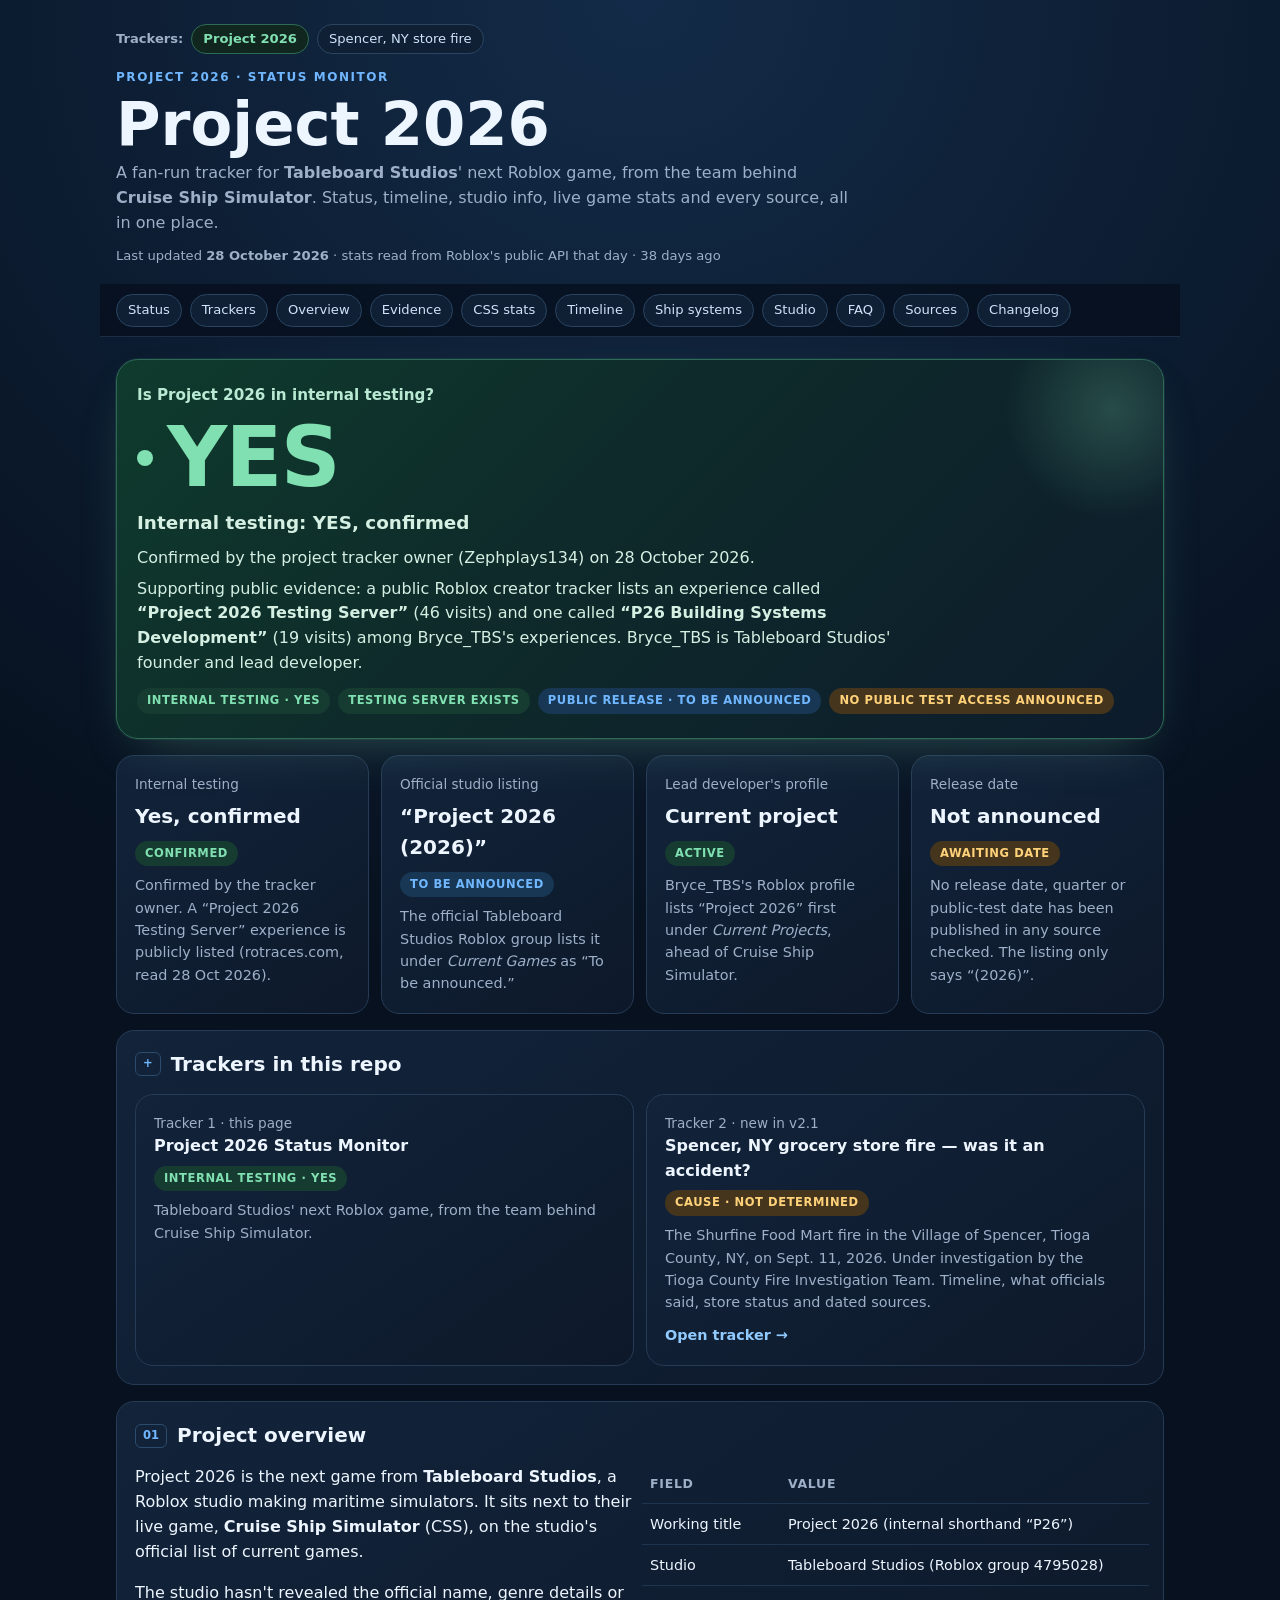
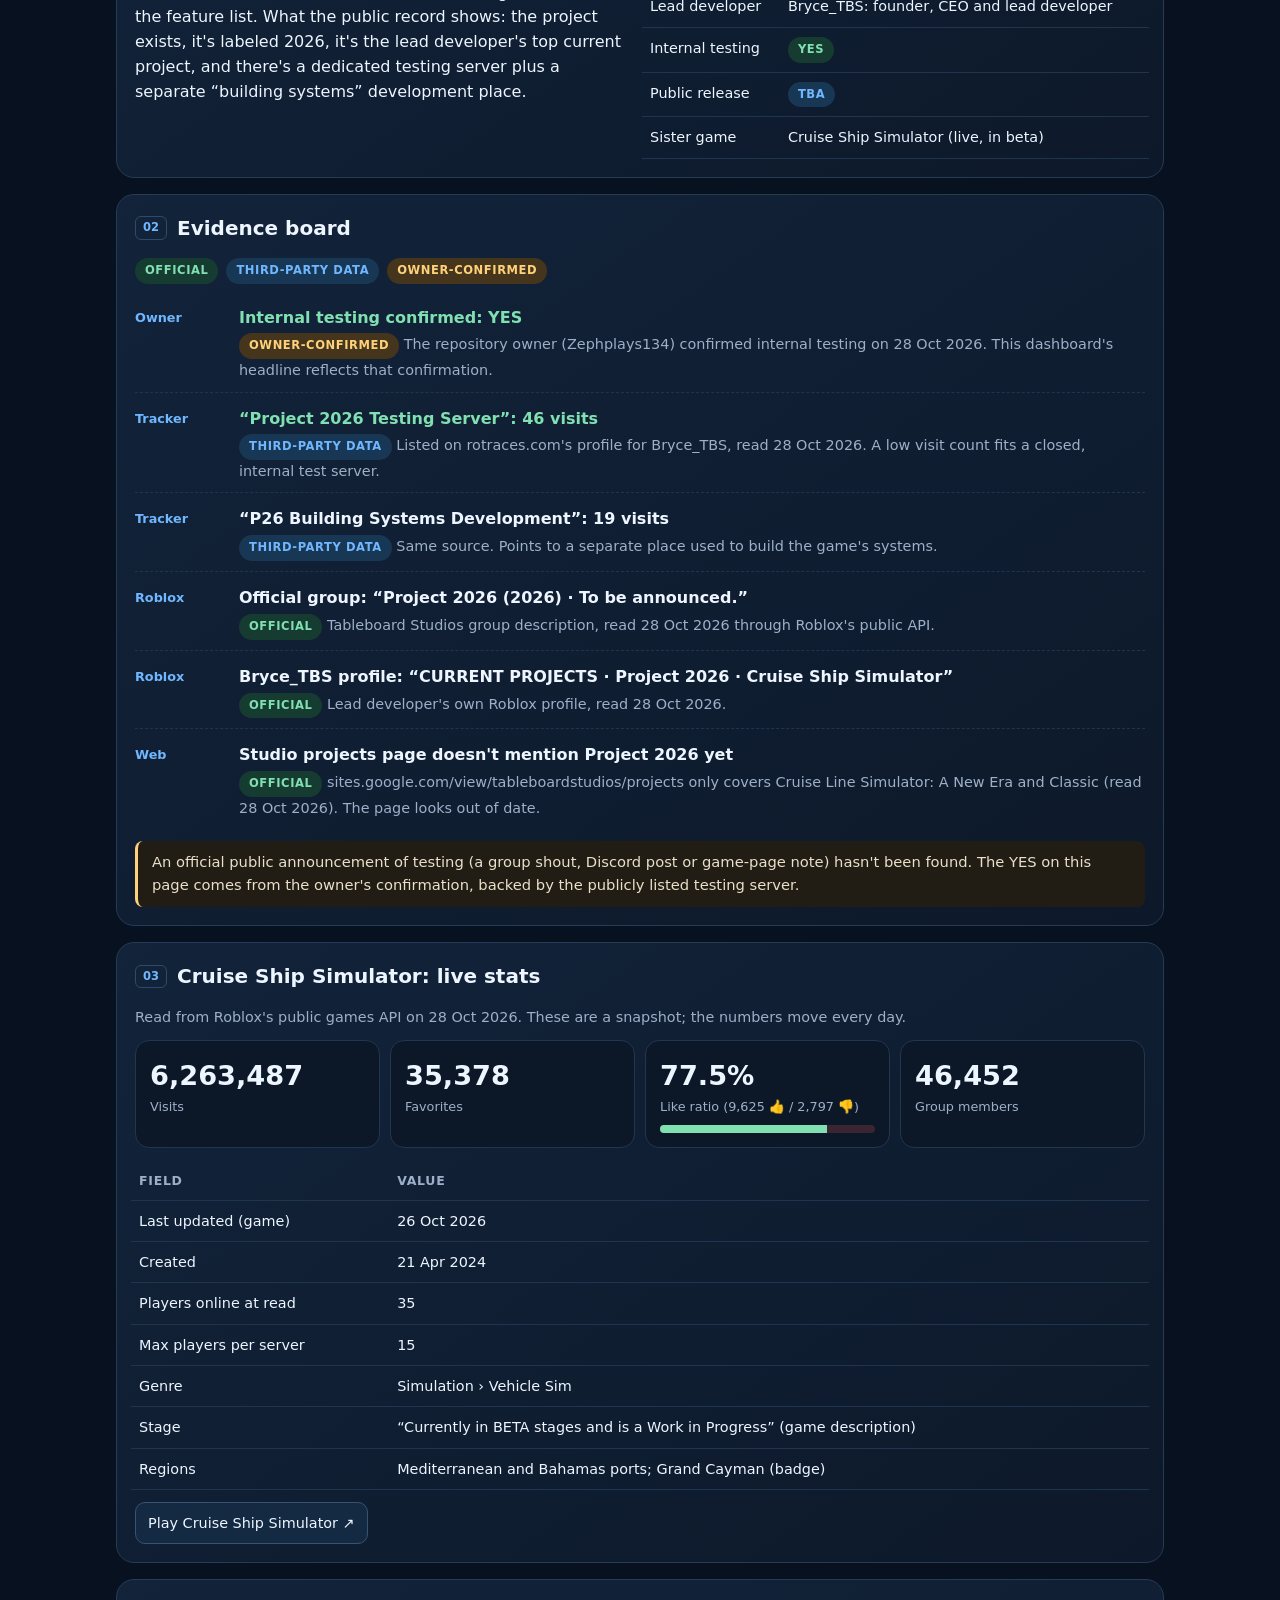
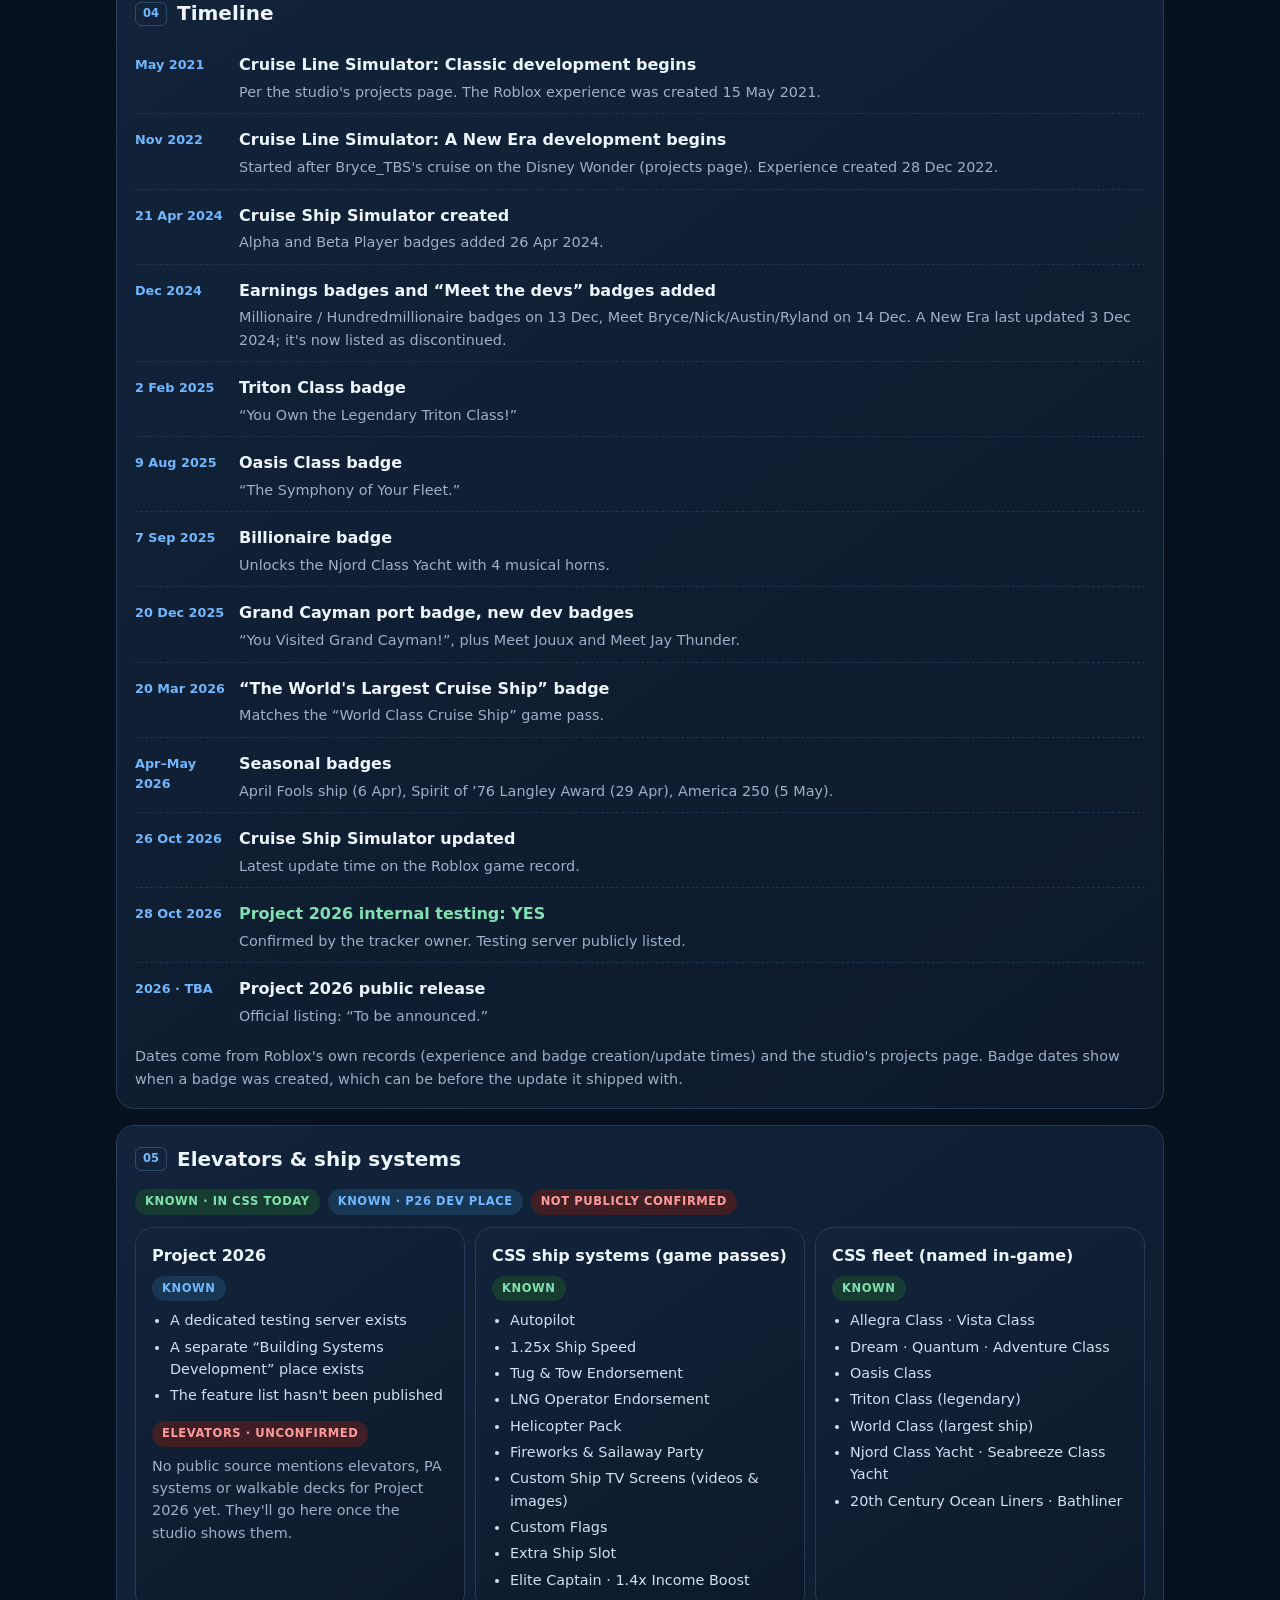
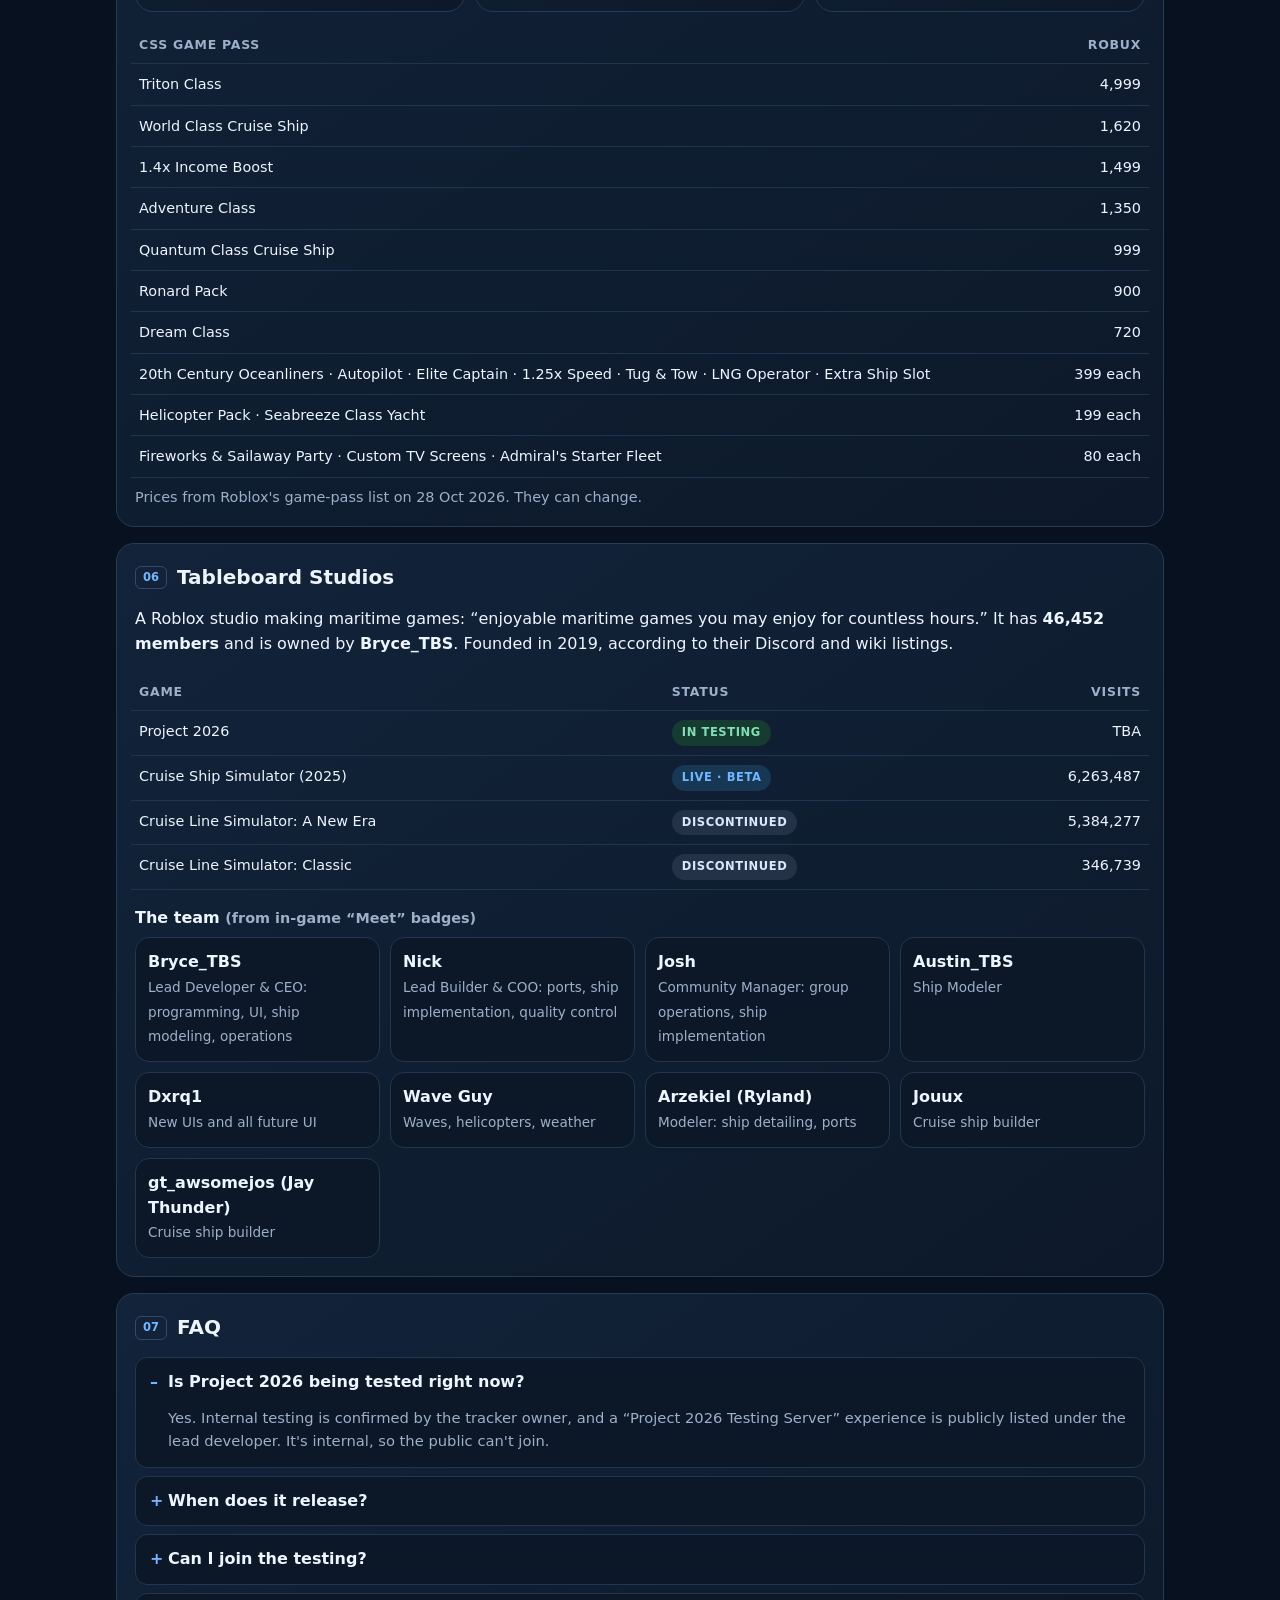
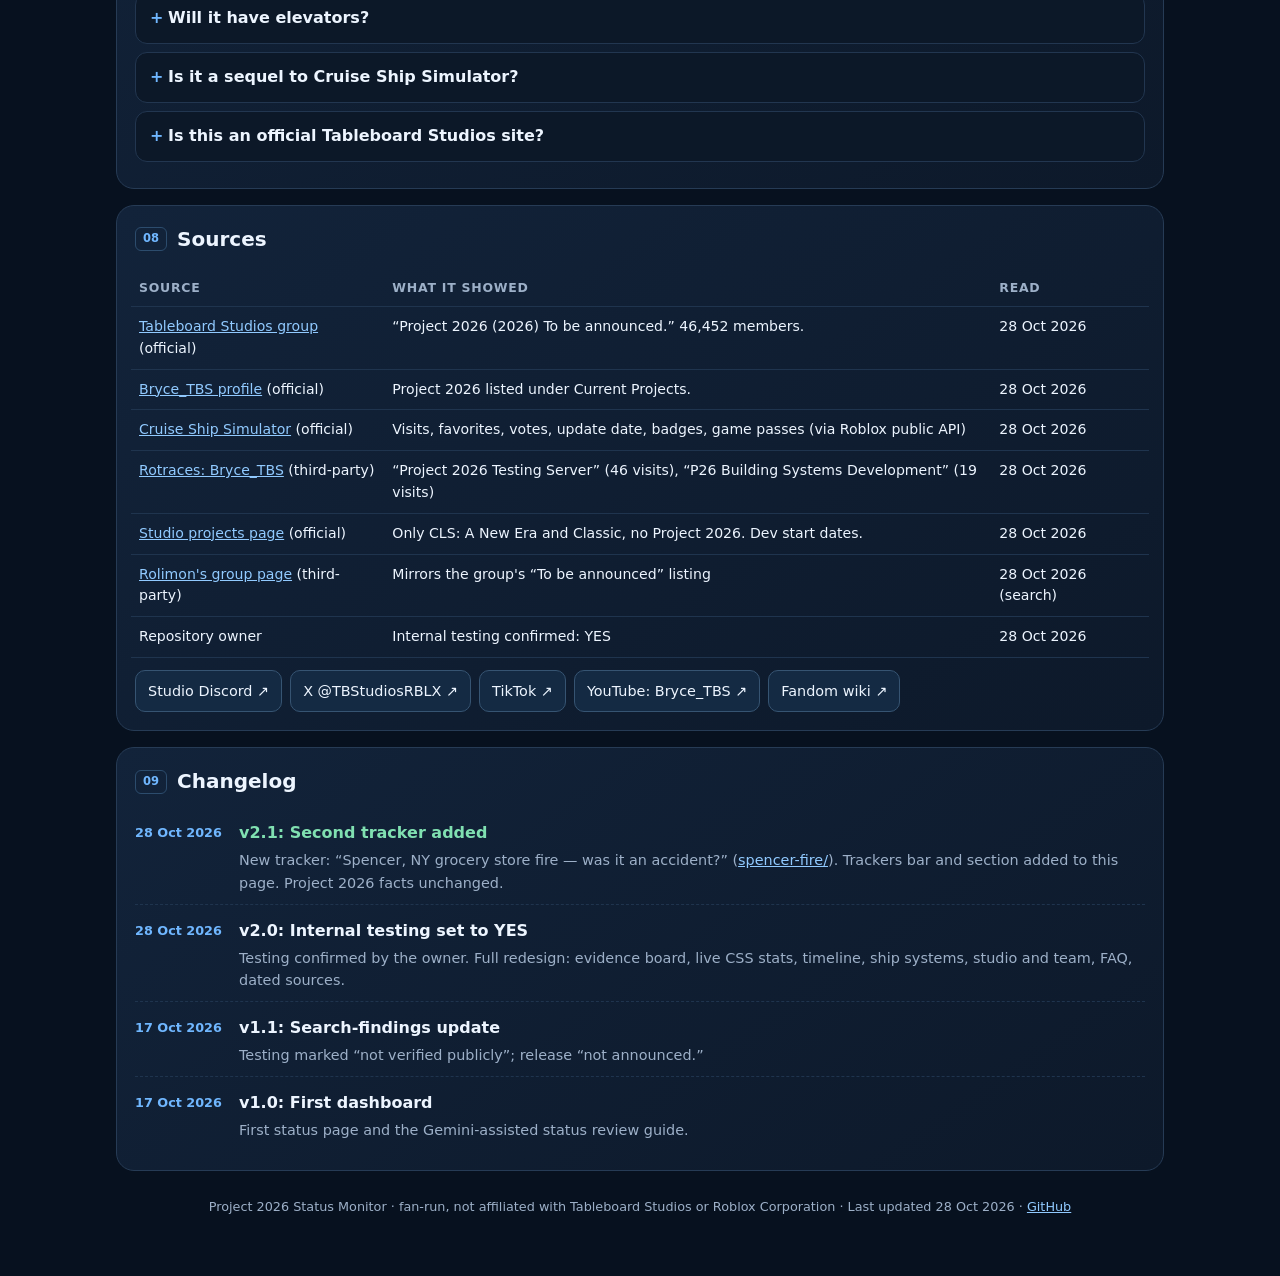
==== commit 6e4743ff: "v2.1.0: Add Spencer, NY store fire tracker + Trackers navigation - New tracker: spencer-fire/ ("Spen" ====
--- a/index.html
+++ b/index.html
@@ -90,6 +90,15 @@
 .legend{display:flex;gap:8px;flex-wrap:wrap;margin-bottom:12px}
  @media(max-width:600px){table.src{min-width:0}table.src tr:first-child{display:none}table.src tr{display:block;padding:10px 0;border-bottom:1px solid #1f344e}table.src td{display:block;border:0;padding:2px 0}table.src td:first-child{font-weight:650}table.src td:last-child{color:var(--muted);font-size:.8rem}}
 .footer{color:var(--muted);font-size:.8rem;margin-top:26px;text-align:center}
+.trackbar{display:flex;flex-wrap:wrap;align-items:center;gap:8px;margin:0 0 14px;font-size:.82rem;color:var(--muted)}
+.trackbar a,.trackbar span.cur{text-decoration:none;border:1px solid #2a4562;border-radius:999px;padding:4px 11px;background:#0f2034;color:#cfe3fa}
+.trackbar span.cur{border-color:#2d6b55;background:#11261f;color:var(--green);font-weight:700}
+.trackbar a:hover{background:#1b3655;color:#fff}
+.trk{display:grid;gap:12px}@media(min-width:760px){.trk{grid-template-columns:1fr 1fr}}
+.trk>*{min-width:0}
+.trk a.card{display:block;text-decoration:none;color:var(--text)}
+.trk a.card:hover{border-color:#3d6488}
+.trk .go{color:#91caff;font-size:.9rem;font-weight:650;margin-top:10px;display:inline-block}
 .top{display:flex;justify-content:space-between;align-items:flex-end;gap:12px;flex-wrap:wrap}
 </style>
 </head>
@@ -98,6 +107,7 @@
 
 <header class="top">
   <div>
+    <nav class="trackbar" aria-label="Trackers"><b>Trackers:</b><span class="cur" aria-current="page">Project 2026</span><a href="spencer-fire/index.html">Spencer, NY store fire</a></nav>
     <div class="eyebrow">Project 2026 · Status Monitor</div>
     <h1>Project 2026</h1>
     <p class="sub">A fan-run tracker for <b>Tableboard Studios</b>' next Roblox game, from the team behind <b>Cruise Ship Simulator</b>. Status, timeline, studio info, live game stats and every source, all in one place.</p>
@@ -106,7 +116,7 @@
 </header>
 
 <nav class="toc" aria-label="Sections">
-  <a href="#status">Status</a><a href="#overview">Overview</a><a href="#evidence">Evidence</a><a href="#css">CSS stats</a><a href="#timeline">Timeline</a><a href="#systems">Ship systems</a><a href="#studio">Studio</a><a href="#faq">FAQ</a><a href="#sources">Sources</a><a href="#changelog">Changelog</a>
+  <a href="#status">Status</a><a href="#trackers">Trackers</a><a href="#overview">Overview</a><a href="#evidence">Evidence</a><a href="#css">CSS stats</a><a href="#timeline">Timeline</a><a href="#systems">Ship systems</a><a href="#studio">Studio</a><a href="#faq">FAQ</a><a href="#sources">Sources</a><a href="#changelog">Changelog</a>
 </nav>
 
 <section class="hero" id="status" aria-label="Headline status">
@@ -129,6 +139,14 @@
   <article class="card"><div class="label">Lead developer's profile</div><div class="value">Current project</div><span class="tag green">ACTIVE</span><p class="desc">Bryce_TBS's Roblox profile lists “Project 2026” first under <i>Current Projects</i>, ahead of Cruise Ship Simulator.</p></article>
   <article class="card"><div class="label">Release date</div><div class="value">Not announced</div><span class="tag amber">AWAITING DATE</span><p class="desc">No release date, quarter or public-test date has been published in any source checked. The listing only says “(2026)”.</p></article>
 </div>
+
+<section class="section" id="trackers">
+  <h2><span class="num">+</span>Trackers in this repo</h2>
+  <div class="trk">
+    <div class="card"><div class="label">Tracker 1 · this page</div><h3>Project 2026 Status Monitor</h3><span class="tag green">INTERNAL TESTING · YES</span><p class="desc">Tableboard Studios' next Roblox game, from the team behind Cruise Ship Simulator.</p></div>
+    <a class="card" href="spencer-fire/index.html"><div class="label">Tracker 2 · new in v2.1</div><h3>Spencer, NY grocery store fire — was it an accident?</h3><span class="tag amber">CAUSE · NOT DETERMINED</span><p class="desc">The Shurfine Food Mart fire in the Village of Spencer, Tioga County, NY, on Sept. 11, 2026. Under investigation by the Tioga County Fire Investigation Team. Timeline, what officials said, store status and dated sources.</p><span class="go">Open tracker →</span></a>
+  </div>
+</section>
 
 <section class="section" id="overview">
   <h2><span class="num">01</span>Project overview</h2>
@@ -295,7 +313,8 @@
 <section class="section" id="changelog">
   <h2><span class="num">09</span>Changelog</h2>
   <div class="timeline">
-    <div class="ev hl"><div class="d">28 Oct 2026</div><div><strong>v2.0: Internal testing set to YES</strong><p>Testing confirmed by the owner. Full redesign: evidence board, live CSS stats, timeline, ship systems, studio and team, FAQ, dated sources.</p></div></div>
+    <div class="ev hl"><div class="d">28 Oct 2026</div><div><strong>v2.1: Second tracker added</strong><p>New tracker: “Spencer, NY grocery store fire — was it an accident?” (<a href="spencer-fire/index.html">spencer-fire/</a>). Trackers bar and section added to this page. Project 2026 facts unchanged.</p></div></div>
+    <div class="ev"><div class="d">28 Oct 2026</div><div><strong>v2.0: Internal testing set to YES</strong><p>Testing confirmed by the owner. Full redesign: evidence board, live CSS stats, timeline, ship systems, studio and team, FAQ, dated sources.</p></div></div>
     <div class="ev"><div class="d">17 Oct 2026</div><div><strong>v1.1: Search-findings update</strong><p>Testing marked “not verified publicly”; release “not announced.”</p></div></div>
     <div class="ev"><div class="d">17 Oct 2026</div><div><strong>v1.0: First dashboard</strong><p>First status page and the Gemini-assisted status review guide.</p></div></div>
   </div>
